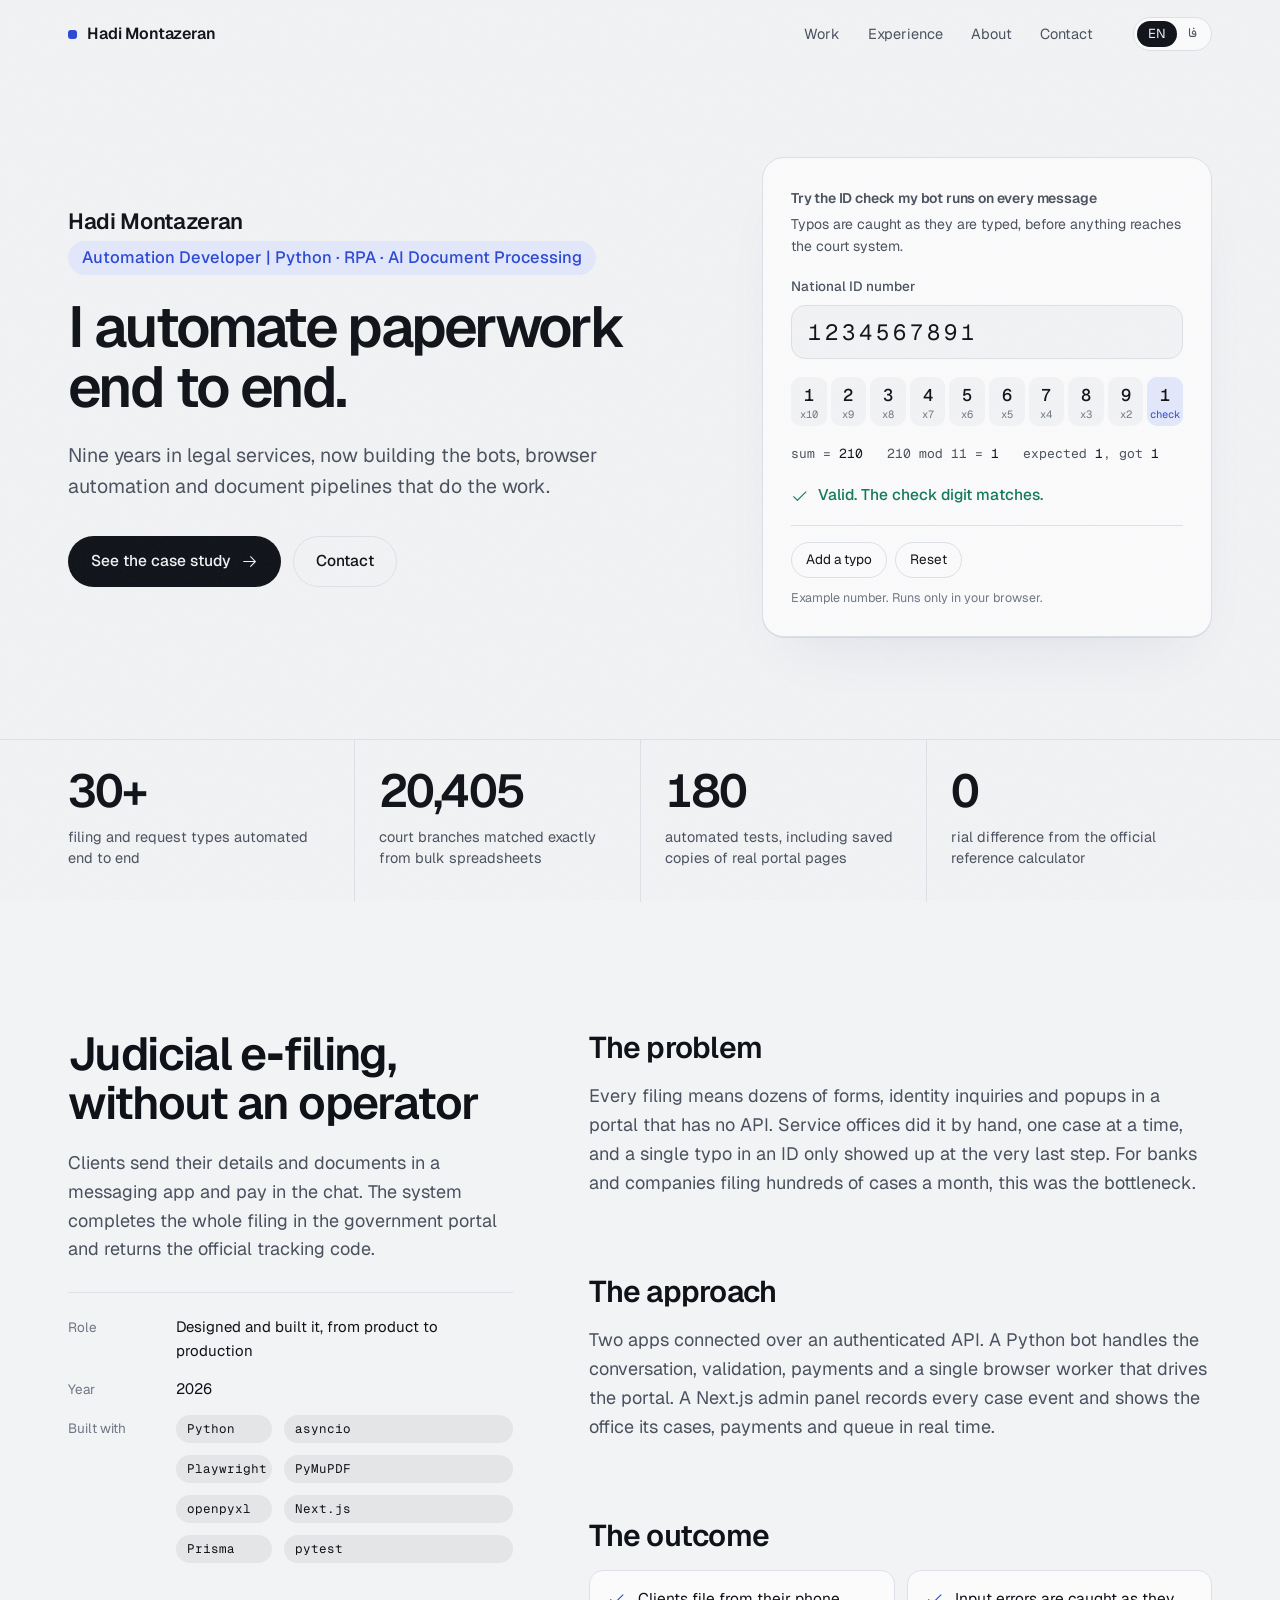
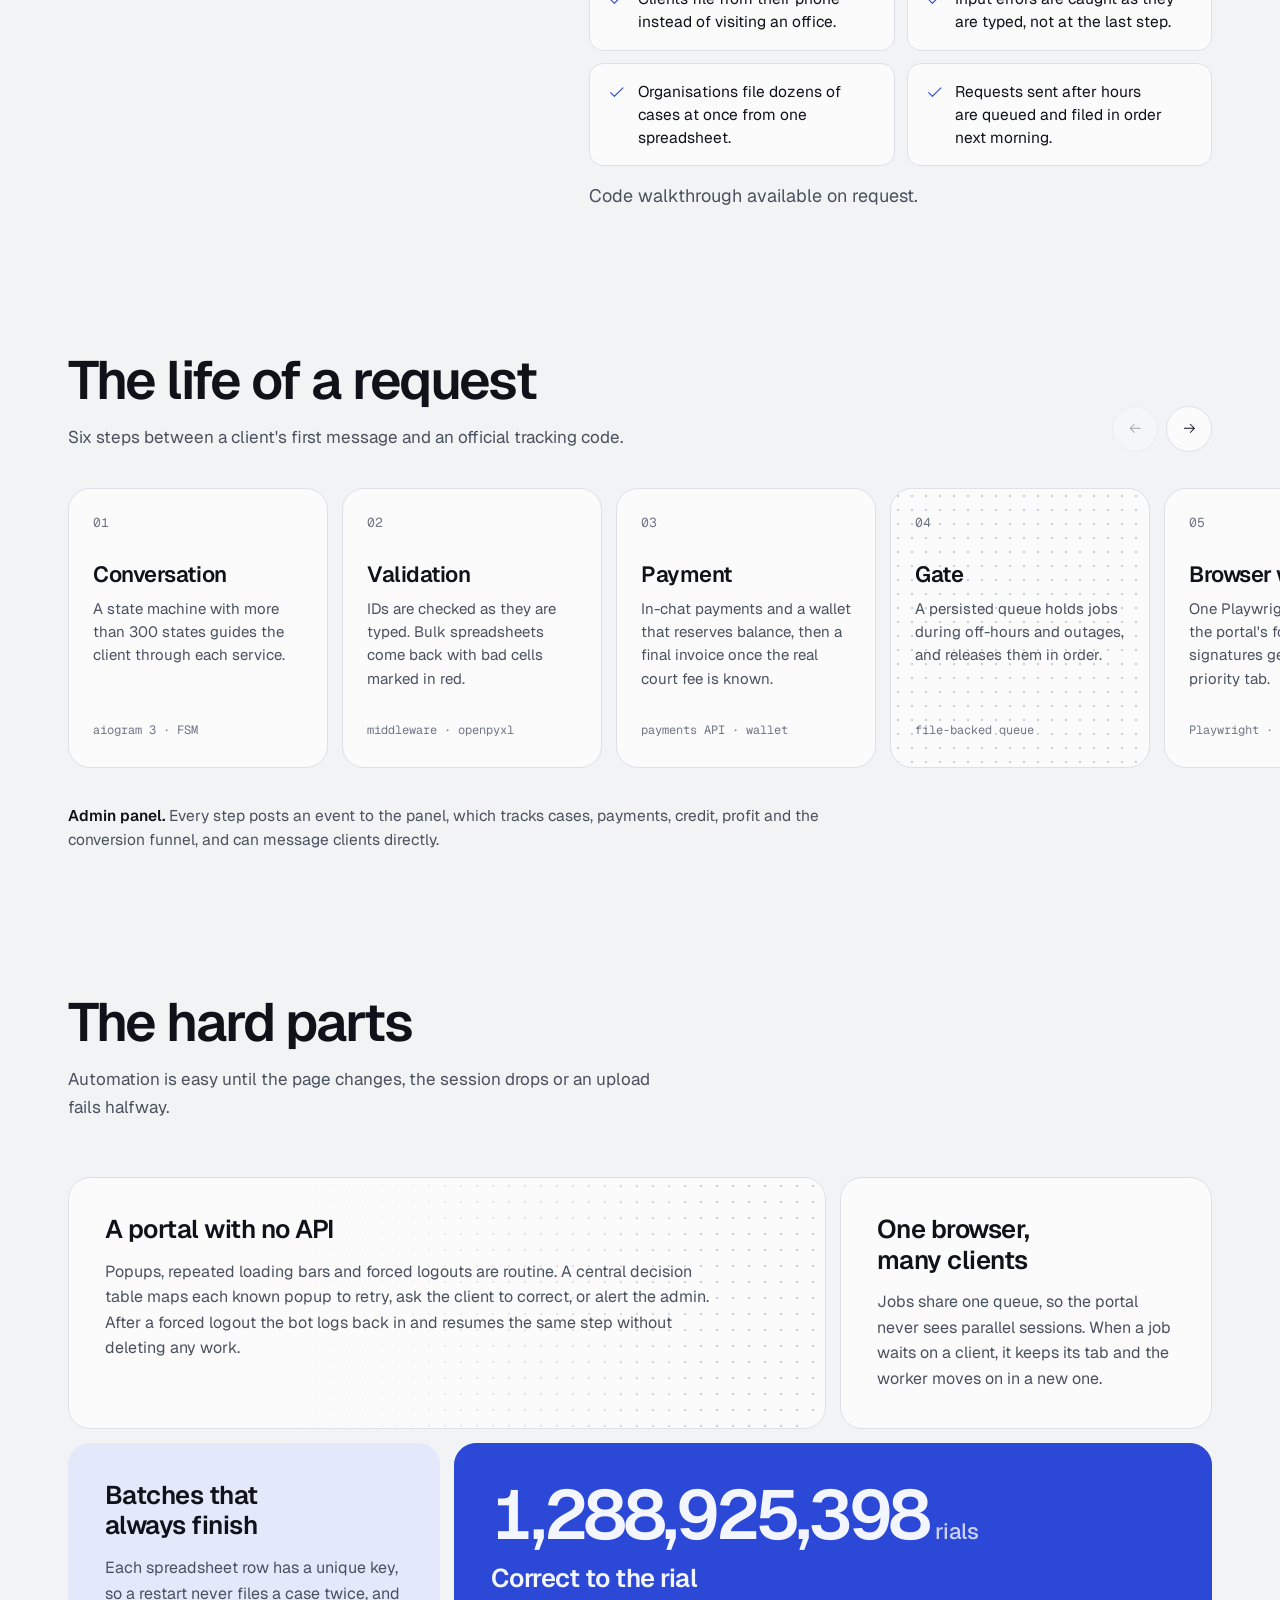
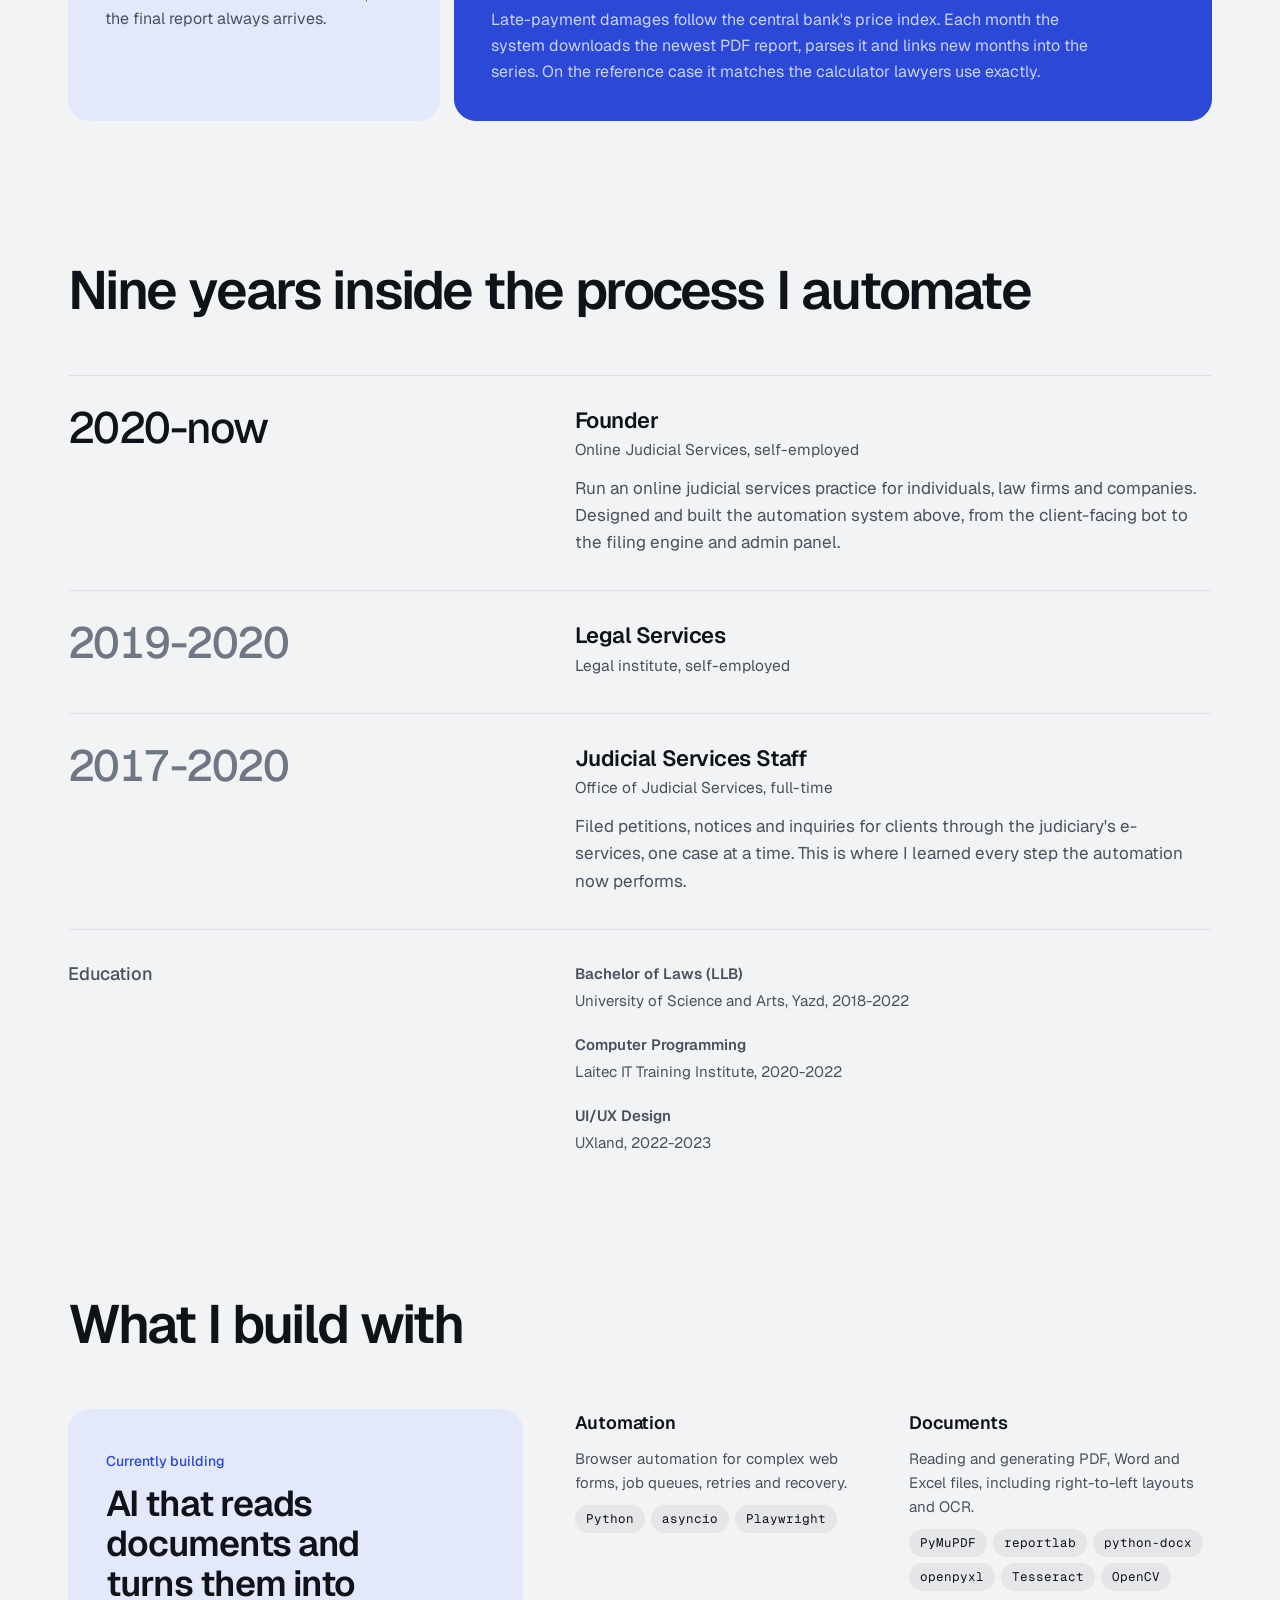
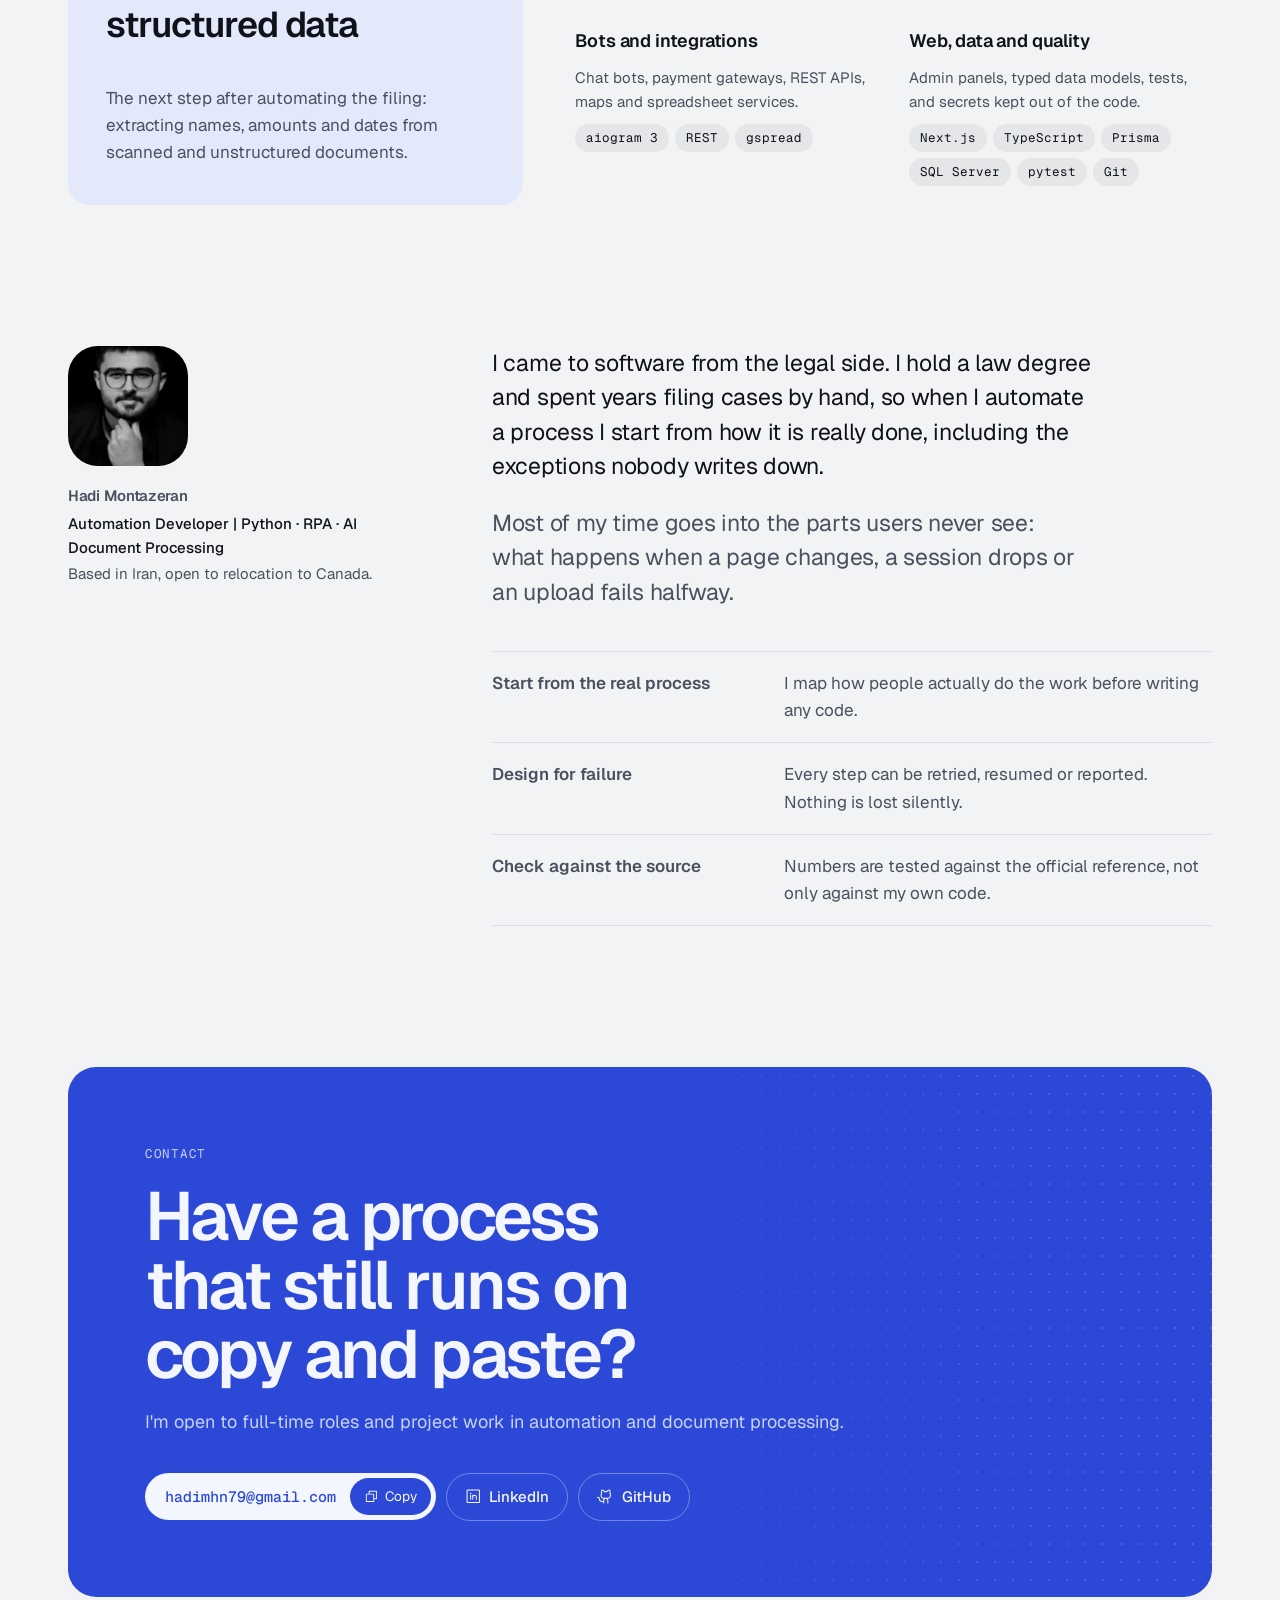
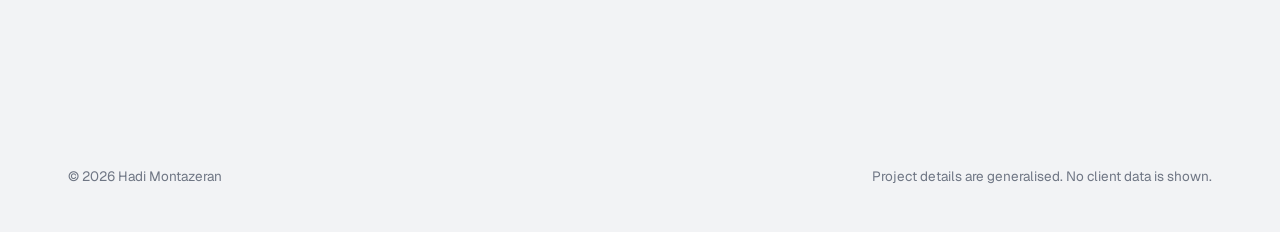
==== index.html @ e9578856 "Add bilingual portfolio site Co-Authored-By: Claude Opus 5.5 <noreply@anthropic.com> Claude-Session:" ====
<!doctype html>
<html lang="en" dir="ltr">
<head>
<meta charset="utf-8">
<meta name="viewport" content="width=device-width,initial-scale=1,viewport-fit=cover">
<title>Hadi Montazeran</title>
<meta name="description" content="Hadi Montazeran, Automation Developer | Python · RPA · AI Document Processing">
<meta property="og:title" content="Hadi Montazeran, Automation Developer | Python · RPA · AI Document Processing">
<link rel="preconnect" href="https://fonts.googleapis.com">
<link rel="preconnect" href="https://fonts.gstatic.com" crossorigin>
<link rel="stylesheet" href="https://fonts.googleapis.com/css2?family=Geist:wght@400;500;600;700&family=Geist+Mono:wght@400;500&family=Vazirmatn:wght@400;500;700;800&display=swap">
<style>
/* Design read: developer portfolio for recruiters and hiring managers, precise engineering-editorial language, native CSS.
   Dials: DESIGN_VARIANCE 7 / MOTION_INTENSITY 5 / VISUAL_DENSITY 4.
   Layout: asymmetric split hero with a live working component, then a different layout family per section.
   Shape lock: blocks 22px, inner cells and inputs 14px, buttons and chips full pill.
   Z scale: nav 20, grain 30. */
:root{
  --bg:#f2f3f5; --surface:#fbfbfc; --ink:#0f1218; --ink-2:#4a515e; --ink-3:#6f7684;
  --line:#dde1e7; --accent:#2b48d6; --accent-soft:#e3e8fb; --block:#2b48d6; --block-ink:#f4f6ff; --block-ink-2:#c9d2fb;
  --ok:#11795a; --bad:#bf3b26; --dot:#c9ced7; --shadow:rgba(31,45,110,.10);
  --f-sans:"Geist",ui-sans-serif,system-ui,-apple-system,"Segoe UI",sans-serif;
  --f-mono:"Geist Mono",ui-monospace,SFMono-Regular,Menlo,Consolas,monospace;
  --f-fa:"Vazirmatn",Tahoma,system-ui,sans-serif;
  --r-lg:22px; --r-md:14px; --max:1240px;
  --ease:cubic-bezier(.16,1,.3,1);
  color-scheme:light;
}
@media (prefers-color-scheme:dark){:root:not([data-theme="light"]){
  --bg:#0c0e12; --surface:#14171d; --ink:#eceef2; --ink-2:#a8aebb; --ink-3:#7d8492;
  --line:#242932; --accent:#8b9dff; --accent-soft:#1a2142; --block:#2a3fb8; --block-ink:#eef1ff; --block-ink-2:#b9c4f7;
  --ok:#4fc99b; --bad:#ff8a74; --dot:#2a303a; --shadow:rgba(0,0,0,.35); color-scheme:dark}}
:root[data-theme="dark"]{
  --bg:#0c0e12; --surface:#14171d; --ink:#eceef2; --ink-2:#a8aebb; --ink-3:#7d8492;
  --line:#242932; --accent:#8b9dff; --accent-soft:#1a2142; --block:#2a3fb8; --block-ink:#eef1ff; --block-ink-2:#b9c4f7;
  --ok:#4fc99b; --bad:#ff8a74; --dot:#2a303a; --shadow:rgba(0,0,0,.35); color-scheme:dark}

*,*::before,*::after{box-sizing:border-box}
html{scroll-behavior:smooth;scroll-padding-top:calc(76px + env(safe-area-inset-top,0px))}
body{margin:0;background:var(--bg);color:var(--ink);font-family:var(--f-sans);font-size:17px;line-height:1.6;-webkit-font-smoothing:antialiased;text-rendering:optimizeLegibility}
html[lang="fa"] body{font-family:var(--f-fa);font-size:16.5px;line-height:1.95}
html:not([lang="fa"]) [data-lang="fa"]{display:none!important}
html[lang="fa"] [data-lang="en"]{display:none!important}
body::after{content:"";position:fixed;inset:0;z-index:30;pointer-events:none;opacity:.05;
  background-image:url("data:image/svg+xml,%3Csvg xmlns='http://www.w3.org/2000/svg' width='160' height='160'%3E%3Cfilter id='n'%3E%3CfeTurbulence type='fractalNoise' baseFrequency='.9' numOctaves='2' stitchTiles='stitch'/%3E%3C/filter%3E%3Crect width='100%25' height='100%25' filter='url(%23n)'/%3E%3C/svg%3E")}

a{color:inherit}
p{margin:0}
h1,h2,h3{margin:0;font-weight:600;letter-spacing:-.025em;text-wrap:balance}
html[lang="fa"] h1,html[lang="fa"] h2,html[lang="fa"] h3{font-family:var(--f-fa);letter-spacing:0;font-weight:800}
p,li{text-wrap:pretty}
:focus-visible{outline:2px solid var(--accent);outline-offset:3px}
.skip{position:absolute;inset-inline-start:16px;top:-60px;background:var(--ink);color:var(--bg);padding:8px 14px;border-radius:999px;z-index:40;text-decoration:none;font-size:14px}
.skip:focus{top:12px}
.wrap{max-width:var(--max);margin-inline:auto;padding-inline:clamp(16px,4vw,48px)}
.mono{font-family:var(--f-mono)}
.num{font-variant-numeric:tabular-nums}
.ico{width:1.1em;height:1.1em;flex:none;display:block}
html[dir="rtl"] .flip{transform:scaleX(-1)}
.eyebrow{font-family:var(--f-mono);font-size:12.5px;letter-spacing:.06em;text-transform:uppercase;color:var(--ink-2)}
html[lang="fa"] .eyebrow{font-family:var(--f-fa);text-transform:none;letter-spacing:0;font-size:14px;font-weight:500}
.lead{color:var(--ink-2);max-width:60ch}
.role{display:grid;gap:6px;justify-items:start}
.role strong{font-size:clamp(19px,1.8vw,22px);font-weight:600;letter-spacing:-.015em;line-height:1.3}
html[lang="fa"] .role strong{font-weight:700;letter-spacing:0}
.role .title{display:inline-block;font-size:clamp(14.5px,1.35vw,16.5px);font-weight:500;color:var(--accent);background:var(--accent-soft);padding:5px 14px;border-radius:999px;line-height:1.45;font-family:var(--f-sans);unicode-bidi:isolate}
@media (max-width:520px){.role .title{border-radius:var(--r-md);font-size:14px}}

/* buttons: pills */
.btn{display:inline-flex;align-items:center;gap:10px;font:inherit;font-size:15.5px;font-weight:500;white-space:nowrap;text-decoration:none;padding:12px 22px;border-radius:999px;border:1px solid transparent;cursor:pointer;transition:transform .25s var(--ease),background-color .2s,color .2s,border-color .2s}
.btn:hover{transform:translateY(-1px)}
.btn:active{transform:scale(.98)}
.btn-primary{background:var(--ink);color:var(--bg)}
.btn-primary:hover{background:var(--accent);color:var(--block-ink)}
html[data-theme="dark"] .btn-primary:hover{color:var(--bg)}
.btn-quiet{border-color:var(--line);color:var(--ink);background:transparent}
.btn-quiet:hover{border-color:var(--ink-3)}

/* nav */
.top{position:sticky;top:env(safe-area-inset-top,0px);z-index:20;background:color-mix(in srgb,var(--bg) 82%,transparent);backdrop-filter:blur(14px) saturate(140%);-webkit-backdrop-filter:blur(14px) saturate(140%);border-bottom:1px solid transparent;transition:border-color .3s}
.top.stuck{border-bottom-color:var(--line)}
.top .wrap{display:flex;align-items:center;gap:28px;height:68px}
.brand{display:flex;align-items:center;gap:10px;text-decoration:none;font-weight:600;font-size:16px;letter-spacing:-.01em;white-space:nowrap}
html[lang="fa"] .brand{font-weight:700}
.brand i{width:9px;height:9px;border-radius:3px;background:var(--accent);display:block;flex:none}
.links{display:flex;gap:4px;margin-inline-start:auto}
.links a{font-size:14.5px;text-decoration:none;color:var(--ink-2);padding:7px 12px;border-radius:999px;transition:color .2s,background-color .2s}
.links a:hover{color:var(--ink)}
.links a.on{color:var(--ink);background:color-mix(in srgb,var(--ink) 7%,transparent)}
.lang{display:inline-flex;border:1px solid var(--line);border-radius:999px;padding:3px;background:var(--surface);flex:none}
.lang button{font:inherit;font-size:13px;border:0;background:transparent;color:var(--ink-2);padding:4px 11px;border-radius:999px;cursor:pointer;line-height:1.4;transition:background-color .2s,color .2s}
.lang button[aria-pressed="true"]{background:var(--ink);color:var(--bg)}
.lang button:last-child{font-family:var(--f-fa)}
@media (max-width:820px){.links{display:none}.lang{margin-inline-start:auto}}

/* hero */
.hero{padding-block:clamp(40px,7vw,88px) clamp(56px,8vw,104px)}
.hero .wrap{display:grid;grid-template-columns:minmax(0,7fr) minmax(0,5fr);gap:clamp(36px,5vw,72px);align-items:center}
@media (max-width:960px){.hero .wrap{grid-template-columns:1fr}}
.hero h1{font-size:clamp(40px,4.5vw,62px);line-height:1.03;letter-spacing:-.045em;margin-top:22px;max-width:17ch}
html[lang="fa"] .hero h1{font-size:clamp(34px,4.5vw,56px);line-height:1.4;max-width:15ch}
.hero .lead{font-size:clamp(17px,1.6vw,19.5px);margin-top:24px;max-width:46ch}
.hero .cta{display:flex;flex-wrap:wrap;gap:12px;margin-top:34px}
@media (prefers-reduced-motion:no-preference){
  .rise{animation:rise .9s var(--ease) both}
  .rise.d1{animation-delay:.08s}.rise.d2{animation-delay:.16s}.rise.d3{animation-delay:.24s}.rise.d4{animation-delay:.34s}
  @keyframes rise{from{transform:translateY(16px);opacity:.15}to{transform:none;opacity:1}}
}

/* live ID check */
.check{background:var(--surface);border:1px solid var(--line);border-radius:var(--r-lg);padding:clamp(20px,2.6vw,28px);box-shadow:0 1px 0 var(--shadow),0 30px 60px -30px var(--shadow);display:grid;gap:18px;min-width:0}
.check-head{display:grid;gap:4px}
.check-head strong{font-size:17px;font-weight:600;letter-spacing:-.01em;line-height:1.35}
html[lang="fa"] .check-head strong{font-weight:700}
.check-head span{font-size:14px;color:var(--ink-2)}
.field{display:grid;gap:8px}
.field label{font-size:13.5px;font-weight:500;color:var(--ink-2)}
.field input{font-family:var(--f-mono);font-size:22px;letter-spacing:.18em;padding:12px 16px;border-radius:var(--r-md);border:1px solid var(--line);background:var(--bg);color:var(--ink);width:100%;direction:ltr;text-align:left;font-variant-numeric:tabular-nums;transition:border-color .2s,box-shadow .2s}
.field input:focus{outline:none;border-color:var(--accent);box-shadow:0 0 0 4px color-mix(in srgb,var(--accent) 18%,transparent)}
.digits{display:grid;grid-template-columns:repeat(10,minmax(0,1fr));gap:4px;direction:ltr}
.digits div{display:grid;gap:2px;text-align:center;padding:8px 0 6px;border-radius:10px;background:var(--bg);min-width:0}
.digits b{font-family:var(--f-mono);font-size:17px;font-weight:500;line-height:1.2}
.digits small{font-family:var(--f-mono);font-size:10.5px;color:var(--ink-3);line-height:1.2}
.digits div.ck{background:var(--accent-soft)}
.digits div.ck small{color:var(--accent)}
.digits div.pop b{animation:pop .45s var(--ease)}
@keyframes pop{from{transform:translateY(-6px);opacity:.2}to{transform:none;opacity:1}}
.math{font-family:var(--f-mono);font-size:13px;color:var(--ink-2);direction:ltr;text-align:left;line-height:1.6;overflow-wrap:anywhere}
.math em{font-style:normal;color:var(--ink)}
.verdict{display:flex;align-items:center;gap:10px;font-weight:500;font-size:15.5px;line-height:1.4;min-height:24px}
.verdict.ok{color:var(--ok)}.verdict.bad{color:var(--bad)}.verdict.wait{color:var(--ink-2)}
.check-foot{display:flex;flex-wrap:wrap;align-items:center;justify-content:space-between;gap:10px 16px;border-top:1px solid var(--line);padding-top:16px}
.check-foot .btns{display:flex;gap:8px}
.chipbtn{font:inherit;font-size:13.5px;padding:6px 14px;border-radius:999px;border:1px solid var(--line);background:transparent;color:var(--ink);cursor:pointer;transition:border-color .2s,transform .2s var(--ease)}
.chipbtn:hover{border-color:var(--ink-3)}
.chipbtn:active{transform:scale(.97)}
.check-foot small{font-size:12.5px;color:var(--ink-3)}

/* stats */
.stats{border-top:1px solid var(--line)}
.stats .wrap{display:grid;grid-template-columns:repeat(4,minmax(0,1fr));gap:0}
.stat{padding-block:28px 34px;padding-inline-end:24px;min-width:0}
.stat+.stat{padding-inline-start:24px;border-inline-start:1px solid var(--line)}
.stat strong{display:block;font-size:clamp(32px,3.6vw,48px);font-weight:600;letter-spacing:-.04em;line-height:1;font-variant-numeric:tabular-nums}
html[lang="fa"] .stat strong{font-family:var(--f-fa);font-weight:700;letter-spacing:0}
.stat > span{display:block;margin-top:12px;font-size:14.5px;color:var(--ink-2);line-height:1.45;max-width:28ch}
@media (max-width:760px){.stats .wrap{grid-template-columns:repeat(2,minmax(0,1fr))}.stat:nth-child(3){border-inline-start:0;padding-inline-start:0}.stat:nth-child(n+3){border-top:1px solid var(--line)}}

section.sec{padding-block:clamp(72px,10vw,136px) clamp(80px,11vw,148px)}
.h2{font-size:clamp(32px,4.2vw,54px);line-height:1.05;letter-spacing:-.035em}
html[lang="fa"] .h2{line-height:1.45}

/* case study: sticky split */
.case{display:grid;grid-template-columns:minmax(0,5fr) minmax(0,7fr);gap:clamp(40px,6vw,96px);align-items:start}
@media (max-width:900px){.case{grid-template-columns:1fr}}
.case-side{position:sticky;top:110px;display:grid;gap:22px}
@media (max-width:900px){.case-side{position:static}}
.case-side .lead{font-size:18px}
.case-side .h2{font-size:clamp(32px,3.6vw,48px);hyphens:manual}
.facts{display:grid;gap:14px;margin:6px 0 0;padding-top:22px;border-top:1px solid var(--line)}
.facts div{display:grid;grid-template-columns:96px minmax(0,1fr);gap:12px;align-items:baseline}
.facts dt{font-size:13.5px;color:var(--ink-3)}
.facts dd{margin:0;font-size:15px}
.chips{display:flex;flex-wrap:wrap;gap:6px;direction:ltr}
html[dir="rtl"] .chips{justify-content:flex-end}
.chip{font-family:var(--f-mono);font-size:12.5px;padding:4px 11px;border-radius:999px;background:color-mix(in srgb,var(--ink) 6%,transparent);color:var(--ink);white-space:nowrap}
.case-body{display:grid;gap:clamp(48px,6vw,80px)}
.case-body article{display:grid;gap:16px}
.case-body h3{font-size:clamp(24px,2.4vw,30px);line-height:1.2;letter-spacing:-.025em}
html[lang="fa"] .case-body h3{line-height:1.6}
.case-body p{color:var(--ink-2);font-size:18px;max-width:58ch}
html[lang="fa"] .case-body p{font-size:17px}
.outcomes{list-style:none;margin:0;padding:0;display:grid;grid-template-columns:repeat(2,minmax(0,1fr));gap:12px}
@media (max-width:560px){.outcomes{grid-template-columns:1fr}}
.outcomes li{background:var(--surface);border:1px solid var(--line);border-radius:var(--r-md);padding:16px 18px;display:grid;grid-template-columns:auto minmax(0,1fr);gap:12px;font-size:15.5px;line-height:1.5}
.outcomes li svg{color:var(--accent);margin-top:3px}
.note{font-size:14.5px;color:var(--ink-3)}

/* pipeline: horizontal snap track */
.pipe-head{display:flex;justify-content:space-between;align-items:end;gap:24px;flex-wrap:wrap}
.pipe-head .lead{margin-top:16px}
.arrows{display:flex;gap:8px}
.arrows button{width:46px;height:46px;border-radius:999px;border:1px solid var(--line);background:var(--surface);color:var(--ink);display:grid;place-items:center;cursor:pointer;transition:border-color .2s,opacity .2s,transform .2s var(--ease)}
.arrows button:hover:not(:disabled){border-color:var(--ink-3)}
.arrows button:active:not(:disabled){transform:scale(.95)}
.arrows button:disabled{opacity:.35;cursor:default}
.track{display:grid;grid-auto-flow:column;grid-auto-columns:minmax(260px,320px);gap:14px;overflow-x:auto;scroll-snap-type:x mandatory;--pad:max(clamp(16px,4vw,48px),calc((100% - var(--max))/2 + clamp(16px,4vw,48px)));scroll-padding-inline:var(--pad);padding-inline:var(--pad);padding-block:36px 14px;scrollbar-width:thin;scrollbar-color:var(--line) transparent;overscroll-behavior-x:contain}
.stage{scroll-snap-align:start;background:var(--surface);border:1px solid var(--line);border-radius:var(--r-lg);padding:24px 24px 26px;display:grid;grid-template-rows:auto 1fr auto;gap:28px;min-height:280px;min-width:0}
.stage .n{font-family:var(--f-mono);font-size:13px;color:var(--ink-3)}
.stage h3{font-size:22px;letter-spacing:-.02em;line-height:1.25}
.stage p{font-size:15px;color:var(--ink-2);margin-top:8px;line-height:1.55}
.stage .tech{font-family:var(--f-mono);font-size:12px;color:var(--ink-3);direction:ltr;text-align:left}
.stage.dots{background-color:var(--surface);background-image:radial-gradient(var(--dot) 1.1px,transparent 1.5px);background-size:14px 14px}
.stage.fill{background:var(--block);border-color:var(--block);color:var(--block-ink)}
.stage.fill .n,.stage.fill .tech{color:var(--block-ink-2)}
.stage.fill p{color:var(--block-ink-2)}
.sync{margin-top:22px;display:flex;gap:14px;align-items:flex-start;color:var(--ink-2);font-size:15.5px;max-width:78ch}
.sync b{color:var(--ink);font-weight:600}

/* bento */
.bento{display:grid;grid-template-columns:repeat(3,minmax(0,1fr));gap:14px;margin-top:clamp(36px,5vw,56px)}
.cell{border-radius:var(--r-lg);padding:clamp(24px,3vw,36px);display:grid;gap:14px;align-content:start;min-width:0;background:var(--surface);border:1px solid var(--line);transition:transform .35s var(--ease)}
.cell.wide{grid-column:span 2}
.cell h3{font-size:clamp(21px,2vw,26px);letter-spacing:-.02em;line-height:1.2}
html[lang="fa"] .cell h3{line-height:1.6}
.cell p{color:var(--ink-2);font-size:16px;max-width:56ch}
.cell.dots{position:relative;isolation:isolate}
.cell.dots::before{content:"";position:absolute;inset:0;z-index:-1;border-radius:inherit;background-image:radial-gradient(var(--dot) 1.2px,transparent 1.6px);background-size:16px 16px;mask-image:linear-gradient(to left,#000 10%,transparent 70%);-webkit-mask-image:linear-gradient(to left,#000 10%,transparent 70%)}
html[dir="rtl"] .cell.dots::before{mask-image:linear-gradient(to right,#000 10%,transparent 70%);-webkit-mask-image:linear-gradient(to right,#000 10%,transparent 70%)}
.cell.tint{background:var(--accent-soft);border-color:transparent}
.cell.fill{background:var(--block);border-color:var(--block);color:var(--block-ink)}
.cell.fill p{color:var(--block-ink-2)}
.cell.fill .big{color:var(--block-ink)}
.cell .big{font-size:clamp(40px,5.4vw,76px);font-weight:600;letter-spacing:-.045em;line-height:1;font-variant-numeric:tabular-nums;direction:ltr;text-align:start;overflow-wrap:anywhere}
html[lang="fa"] .cell .big{font-family:var(--f-fa);font-weight:700;letter-spacing:0;direction:rtl}
.cell .big small{font-size:.32em;letter-spacing:0;font-weight:500;margin-inline-start:.3em;opacity:.8}
@media (max-width:860px){.bento{grid-template-columns:1fr}.cell.wide{grid-column:auto}}

/* experience: big-year timeline */
.xp{margin-top:clamp(36px,5vw,56px);display:grid}
.xp-row{display:grid;grid-template-columns:minmax(0,5fr) minmax(0,7fr);gap:clamp(16px,4vw,64px);padding-block:30px 34px;border-top:1px solid var(--line)}
.xp-row .yr{font-size:clamp(28px,3.4vw,44px);font-weight:500;letter-spacing:-.035em;line-height:1;color:var(--ink-3);font-variant-numeric:tabular-nums}
html[lang="fa"] .xp-row .yr{font-family:var(--f-fa);letter-spacing:0;font-weight:500;line-height:1.4}
.xp-row.now .yr{color:var(--ink)}
.xp-row h3{font-size:22px;letter-spacing:-.02em;line-height:1.3}
.xp-row .org{color:var(--ink-2);font-size:15.5px;margin-top:4px}
.xp-row p.d{color:var(--ink-2);margin-top:12px;max-width:58ch}
@media (max-width:700px){.xp-row{grid-template-columns:1fr}}
.edu{display:grid;grid-template-columns:minmax(0,5fr) minmax(0,7fr);gap:clamp(16px,4vw,64px);padding-top:30px;border-top:1px solid var(--line)}
.edu h3{font-size:18px;color:var(--ink-2);font-weight:500;letter-spacing:-.01em}
.edu ul{list-style:none;margin:0;padding:0;display:grid;gap:18px}
.edu li{display:grid;gap:2px}
.edu li b{font-weight:600}
.edu li span{font-size:15px;color:var(--ink-2)}
@media (max-width:700px){.edu{grid-template-columns:1fr}}

/* skills */
.skills{display:grid;grid-template-columns:minmax(0,5fr) minmax(0,7fr);gap:clamp(28px,4vw,56px);margin-top:clamp(36px,5vw,56px);align-items:stretch}
@media (max-width:900px){.skills{grid-template-columns:1fr}}
.now-card{background:var(--accent-soft);border-radius:var(--r-lg);padding:clamp(26px,3vw,40px);display:grid;align-content:space-between;gap:40px}
.now-card .k{font-size:14px;color:var(--accent);font-weight:500}
.now-card h3{font-size:clamp(26px,2.8vw,36px);line-height:1.12;letter-spacing:-.03em;margin-top:10px}
html[lang="fa"] .now-card h3{line-height:1.55}
.now-card p{color:var(--ink-2);max-width:42ch}
.groups{display:grid;grid-template-columns:repeat(2,minmax(0,1fr));gap:36px 32px;align-content:start}
@media (max-width:560px){.groups{grid-template-columns:1fr}}
.group{display:grid;gap:10px;align-content:start}
.group h3{font-size:18px;letter-spacing:-.01em}
.group p{font-size:15px;color:var(--ink-2)}

/* about */
.about{display:grid;grid-template-columns:minmax(0,4fr) minmax(0,8fr);gap:clamp(32px,5vw,80px)}
@media (max-width:900px){.about{grid-template-columns:1fr}}
.me{display:grid;gap:18px;align-content:start}
.me img{width:120px;height:120px;border-radius:30px;object-fit:cover;max-width:100%;filter:contrast(1.05)}
.me strong{font-size:20px;font-weight:600;letter-spacing:-.015em;display:block}
html[lang="fa"] .me strong{font-weight:700}
.me span{display:block;color:var(--ink-2);font-size:15px}
.me .me-title{color:var(--ink);font-weight:500;margin-block:4px 2px;font-family:var(--f-sans);text-align:start;unicode-bidi:isolate}
.about-body{display:grid;gap:22px}
.about-body > p{font-size:clamp(19px,1.9vw,23px);line-height:1.5;letter-spacing:-.012em;max-width:40ch}
html[lang="fa"] .about-body > p{font-size:clamp(17px,1.7vw,20px);line-height:1.95;letter-spacing:0;max-width:52ch}
.about-body > p + p{color:var(--ink-2)}
.ways{list-style:none;margin:20px 0 0;padding:0;display:grid;gap:0;border-top:1px solid var(--line)}
.ways li{padding-block:18px;border-bottom:1px solid var(--line);display:grid;grid-template-columns:minmax(0,1fr) minmax(0,1.6fr);gap:8px 24px}
.ways b{font-weight:600}
.ways span{color:var(--ink-2)}
@media (max-width:620px){.ways li{grid-template-columns:1fr}}

/* contact block */
.contact{background:var(--block);color:var(--block-ink);border-radius:calc(var(--r-lg) + 6px);padding:clamp(32px,6vw,80px);display:grid;gap:36px;position:relative;overflow:hidden}
.contact::before{content:"";position:absolute;inset:0;background-image:radial-gradient(color-mix(in srgb,var(--block-ink) 16%,transparent) 1.1px,transparent 1.5px);background-size:18px 18px;mask-image:linear-gradient(to left,#000,transparent 65%);-webkit-mask-image:linear-gradient(to left,#000,transparent 65%);pointer-events:none}
html[dir="rtl"] .contact::before{mask-image:linear-gradient(to right,#000,transparent 65%);-webkit-mask-image:linear-gradient(to right,#000,transparent 65%)}
.contact > *{position:relative}
.contact .eyebrow{color:var(--block-ink-2)}
.contact h2{font-size:clamp(34px,5.4vw,68px);line-height:1.02;letter-spacing:-.04em;max-width:15ch}
html[lang="fa"] .contact h2{line-height:1.45;max-width:18ch}
.contact .lead{color:var(--block-ink-2);font-size:18px;margin-top:18px}
.reach{display:flex;flex-wrap:wrap;gap:10px;align-items:center}
.mail{display:inline-flex;align-items:center;gap:4px;background:var(--block-ink);color:var(--block);border-radius:999px;padding:5px 5px 5px 20px;max-width:100%}
html[dir="rtl"] .mail{padding:5px 20px 5px 5px}
.mail a{font-family:var(--f-mono);font-size:15px;text-decoration:none;font-weight:500;overflow-wrap:anywhere;direction:ltr}
.mail button{font:inherit;font-size:13.5px;display:inline-flex;align-items:center;gap:6px;border:0;border-radius:999px;background:var(--block);color:var(--block-ink);padding:8px 14px;cursor:pointer;margin-inline-start:10px;transition:transform .2s var(--ease)}
.mail button:active{transform:scale(.96)}
.out{display:inline-flex;align-items:center;gap:8px;text-decoration:none;color:var(--block-ink);border:1px solid color-mix(in srgb,var(--block-ink) 35%,transparent);border-radius:999px;padding:11px 18px;font-size:15px;font-weight:500;transition:background-color .2s,transform .25s var(--ease)}
.out:hover{background:color-mix(in srgb,var(--block-ink) 12%,transparent);transform:translateY(-1px)}
.out:active{transform:scale(.98)}

footer.site{padding-block:28px 44px;font-size:13.5px;color:var(--ink-3)}
footer.site .wrap{display:flex;justify-content:space-between;flex-wrap:wrap;gap:8px 24px}

/* scroll-driven reveal: content stays readable at rest, only position animates */
@media (prefers-reduced-motion:no-preference){@supports (animation-timeline:view()){
  .reveal{animation:lift linear both;animation-timeline:view();animation-range:entry 0% entry 55%}
  @keyframes lift{from{transform:translateY(40px)}to{transform:none}}
}}
@media (prefers-reduced-motion:reduce){html{scroll-behavior:auto}*{transition:none!important;animation:none!important}}
</style>
</head>
<body>


<a class="skip" href="#main"><span data-lang="en">Skip to content</span><span data-lang="fa">رفتن به محتوا</span></a>

<header class="top" id="top">
  <div class="wrap">
    <a class="brand" href="#intro"><i aria-hidden="true"></i><span data-lang="en">Hadi Montazeran</span><span data-lang="fa">هادی منتظران</span></a>
    <nav class="links" aria-label="Sections">
      <a href="#work" data-nav="work"><span data-lang="en">Work</span><span data-lang="fa">پروژه</span></a>
      <a href="#experience" data-nav="experience"><span data-lang="en">Experience</span><span data-lang="fa">سوابق</span></a>
      <a href="#about" data-nav="about"><span data-lang="en">About</span><span data-lang="fa">درباره</span></a>
      <a href="#contact" data-nav="contact"><span data-lang="en">Contact</span><span data-lang="fa">تماس</span></a>
    </nav>
    <div class="lang" role="group" aria-label="Language">
      <button type="button" id="lang-en" aria-pressed="true">EN</button>
      <button type="button" id="lang-fa" aria-pressed="false">فا</button>
    </div>
  </div>
</header>
<div id="sentinel" style="position:absolute;top:0;height:8px;width:1px" aria-hidden="true"></div>

<main id="main">
<section class="hero" id="intro">
  <div class="wrap">
    <div>
      <p class="role rise"><strong><span data-lang="en">Hadi Montazeran</span><span data-lang="fa">هادی منتظران</span></strong><span class="title" dir="ltr">Automation Developer | Python · RPA · AI Document Processing</span></p>
      <h1 class="rise d1"><span data-lang="en">I automate paperwork end to end.</span><span data-lang="fa">کاغذبازی را از اول تا آخر خودکار می‌کنم.</span></h1>
      <p class="lead rise d2"><span data-lang="en">Nine years in legal services, now building the bots, browser automation and document pipelines that do the work.</span><span data-lang="fa">نُه سال در خدمات حقوقی کار کرده‌ام و حالا ربات‌ها، اتوماسیون مرورگر و پردازش اسنادی می‌سازم که همان کار را انجام می‌دهند.</span></p>
      <div class="cta rise d3">
        <a class="btn btn-primary" href="#work"><span data-lang="en">See the case study</span><span data-lang="fa">مشاهده‌ی پروژه</span><svg class="ico flip" viewBox="0 0 256 256" fill="currentColor" aria-hidden="true"><path d="M221.66,133.66l-72,72a8,8,0,0,1-11.32-11.32L196.69,136H40a8,8,0,0,1,0-16H196.69L138.34,61.66a8,8,0,0,1,11.32-11.32l72,72A8,8,0,0,1,221.66,133.66Z"/></svg></a>
        <a class="btn btn-quiet" href="#contact"><span data-lang="en">Contact</span><span data-lang="fa">تماس</span></a>
      </div>
    </div>

    <form class="check rise d4" id="idcheck" aria-labelledby="ck-title" novalidate>
      <div class="check-head">
        <strong id="ck-title"><span data-lang="en">Try the ID check my bot runs on every message</span><span data-lang="fa">بررسی کد ملی را امتحان کنید؛ ربات این کار را روی هر پیام انجام می‌دهد</span></strong>
        <span><span data-lang="en">Typos are caught as they are typed, before anything reaches the court system.</span><span data-lang="fa">خطای تایپی همان لحظه گرفته می‌شود، پیش از آنکه چیزی به سامانه‌ی قضایی برسد.</span></span>
      </div>
      <div class="field">
        <label for="nid"><span data-lang="en">National ID number</span><span data-lang="fa">شماره‌ی کد ملی</span></label>
        <input id="nid" name="nid" type="text" inputmode="numeric" autocomplete="off" spellcheck="false" maxlength="10" value="1234567891" aria-describedby="verdict">
      </div>
      <div class="digits" id="digits" aria-hidden="true"></div>
      <p class="math" id="math" aria-hidden="true"></p>
      <p class="verdict" id="verdict" role="status" aria-live="polite"></p>
      <div class="check-foot">
        <div class="btns">
          <button type="button" class="chipbtn" id="typo"><span data-lang="en">Add a typo</span><span data-lang="fa">یک رقم را عوض کن</span></button>
          <button type="button" class="chipbtn" id="reset"><span data-lang="en">Reset</span><span data-lang="fa">بازنشانی</span></button>
        </div>
        <small><span data-lang="en">Example number. Runs only in your browser.</span><span data-lang="fa">عدد نمونه است و فقط در مرورگر شما اجرا می‌شود.</span></small>
      </div>
    </form>
  </div>
</section>

<section class="stats" aria-label="Project in numbers">
  <div class="wrap">
    <div class="stat"><strong><span data-lang="en">30+</span><span data-lang="fa">+۳۰</span></strong><span><span data-lang="en">filing and request types automated end to end</span><span data-lang="fa">نوع دادخواست، لایحه و درخواست که کامل خودکار شده‌اند</span></span></div>
    <div class="stat"><strong><span data-lang="en">20,405</span><span data-lang="fa">۲۰٬۴۰۵</span></strong><span><span data-lang="en">court branches matched exactly from bulk spreadsheets</span><span data-lang="fa">شعبه‌ی دادگاه که از فایل‌های اکسل دقیق شناسایی می‌شوند</span></span></div>
    <div class="stat"><strong><span data-lang="en">180</span><span data-lang="fa">۱۸۰</span></strong><span><span data-lang="en">automated tests, including saved copies of real portal pages</span><span data-lang="fa">تست خودکار، از جمله روی نسخه‌های ذخیره‌شده‌ی صفحات واقعی</span></span></div>
    <div class="stat"><strong><span data-lang="en">0</span><span data-lang="fa">۰</span></strong><span><span data-lang="en">rial difference from the official reference calculator</span><span data-lang="fa">ریال اختلاف با ماشین‌حساب مرجع رسمی</span></span></div>
  </div>
</section>

<section class="sec" id="work">
  <div class="wrap case">
    <div class="case-side">
      <h2 class="h2"><span data-lang="en">Judicial e&#8209;filing, without an operator</span><span data-lang="fa">ثبت الکترونیک پرونده، بدون اپراتور</span></h2>
      <p class="lead"><span data-lang="en">Clients send their details and documents in a messaging app and pay in the chat. The system completes the whole filing in the government portal and returns the official tracking code.</span><span data-lang="fa">مشتری اطلاعات و مدارکش را در پیام‌رسان می‌فرستد و همان‌جا پرداخت می‌کند. سامانه کل فرایند ثبت را در درگاه رسمی انجام می‌دهد و کد رهگیری رسمی را برمی‌گرداند.</span></p>
      <dl class="facts">
        <div><dt><span data-lang="en">Role</span><span data-lang="fa">نقش</span></dt><dd><span data-lang="en">Designed and built it, from product to production</span><span data-lang="fa">طراحی و ساخت، از ایده تا اجرا</span></dd></div>
        <div><dt><span data-lang="en">Year</span><span data-lang="fa">سال</span></dt><dd class="num"><span data-lang="en">2026</span><span data-lang="fa">۲۰۲۶</span></dd></div>
        <div><dt><span data-lang="en">Built with</span><span data-lang="fa">ابزارها</span></dt><dd><div class="chips"><span class="chip">Python</span><span class="chip">asyncio</span><span class="chip">Playwright</span><span class="chip">PyMuPDF</span><span class="chip">openpyxl</span><span class="chip">Next.js</span><span class="chip">Prisma</span><span class="chip">pytest</span></div></dd></div>
      </dl>
    </div>
    <div class="case-body">
      <article class="reveal">
        <h3><span data-lang="en">The problem</span><span data-lang="fa">مسئله</span></h3>
        <p data-lang="en">Every filing means dozens of forms, identity inquiries and popups in a portal that has no API. Service offices did it by hand, one case at a time, and a single typo in an ID only showed up at the very last step. For banks and companies filing hundreds of cases a month, this was the bottleneck.</p>
        <p data-lang="fa">هر ثبت یعنی ده‌ها فرم، استعلام هویت و پنجره‌ی پاپ‌آپ در درگاهی که API ندارد. دفاتر خدمات این کار را دستی و پرونده‌به‌پرونده انجام می‌دادند و یک اشتباه تایپی در کد ملی فقط در مرحله‌ی آخر معلوم می‌شد. برای بانک‌ها و شرکت‌هایی که ماهانه صدها پرونده ثبت می‌کنند، همین گلوگاه اصلی بود.</p>
      </article>
      <article class="reveal">
        <h3><span data-lang="en">The approach</span><span data-lang="fa">راه‌حل</span></h3>
        <p data-lang="en">Two apps connected over an authenticated API. A Python bot handles the conversation, validation, payments and a single browser worker that drives the portal. A Next.js admin panel records every case event and shows the office its cases, payments and queue in real time.</p>
        <p data-lang="fa">دو برنامه که با یک API احرازهویت‌شده به هم وصل‌اند. یک ربات Python که گفتگو، اعتبارسنجی، پرداخت و یک پردازشگر مرورگر را اداره می‌کند و درگاه را پیش می‌برد. یک پنل مدیریت Next.js هم همه‌ی رویدادهای پرونده را ثبت می‌کند و پرونده‌ها، پرداخت‌ها و صف را به‌صورت زنده نشان می‌دهد.</p>
      </article>
      <article class="reveal">
        <h3><span data-lang="en">The outcome</span><span data-lang="fa">نتیجه</span></h3>
        <ul class="outcomes">
          <li><svg class="ico" viewBox="0 0 256 256" fill="currentColor" aria-hidden="true"><path d="M229.66,77.66l-128,128a8,8,0,0,1-11.32,0l-56-56a8,8,0,0,1,11.32-11.32L96,188.69,218.34,66.34a8,8,0,0,1,11.32,11.32Z"/></svg><span><span data-lang="en">Clients file from their phone instead of visiting an office.</span><span data-lang="fa">مشتری به‌جای مراجعه‌ی حضوری، با گوشی پرونده ثبت می‌کند.</span></span></li>
          <li><svg class="ico" viewBox="0 0 256 256" fill="currentColor" aria-hidden="true"><path d="M229.66,77.66l-128,128a8,8,0,0,1-11.32,0l-56-56a8,8,0,0,1,11.32-11.32L96,188.69,218.34,66.34a8,8,0,0,1,11.32,11.32Z"/></svg><span><span data-lang="en">Input errors are caught as they are typed, not at the last step.</span><span data-lang="fa">خطای ورودی همان لحظه گرفته می‌شود، نه در مرحله‌ی آخر.</span></span></li>
          <li><svg class="ico" viewBox="0 0 256 256" fill="currentColor" aria-hidden="true"><path d="M229.66,77.66l-128,128a8,8,0,0,1-11.32,0l-56-56a8,8,0,0,1,11.32-11.32L96,188.69,218.34,66.34a8,8,0,0,1,11.32,11.32Z"/></svg><span><span data-lang="en">Organisations file dozens of cases at once from one spreadsheet.</span><span data-lang="fa">سازمان‌ها با یک فایل اکسل ده‌ها پرونده را یک‌جا ثبت می‌کنند.</span></span></li>
          <li><svg class="ico" viewBox="0 0 256 256" fill="currentColor" aria-hidden="true"><path d="M229.66,77.66l-128,128a8,8,0,0,1-11.32,0l-56-56a8,8,0,0,1,11.32-11.32L96,188.69,218.34,66.34a8,8,0,0,1,11.32,11.32Z"/></svg><span><span data-lang="en">Requests sent after hours are queued and filed in order next morning.</span><span data-lang="fa">درخواست‌های خارج از ساعت کاری در صف می‌مانند و صبح به ترتیب ثبت می‌شوند.</span></span></li>
        </ul>
        <p class="note"><span data-lang="en">Code walkthrough available on request.</span><span data-lang="fa">بررسی کد در صورت درخواست امکان‌پذیر است.</span></p>
      </article>
    </div>
  </div>
</section>

<section class="sec" id="pipeline" style="padding-top:0">
  <div class="wrap pipe-head">
    <div>
      <h2 class="h2"><span data-lang="en">The life of a request</span><span data-lang="fa">مسیر یک درخواست</span></h2>
      <p class="lead"><span data-lang="en">Six steps between a client's first message and an official tracking code.</span><span data-lang="fa">شش مرحله از اولین پیام مشتری تا کد رهگیری رسمی.</span></p>
    </div>
    <div class="arrows">
      <button type="button" id="prev" aria-label="Previous step"><svg class="ico flip" viewBox="0 0 256 256" fill="currentColor" aria-hidden="true"><path d="M224,128a8,8,0,0,1-8,8H59.31l58.35,58.34a8,8,0,0,1-11.32,11.32l-72-72a8,8,0,0,1,0-11.32l72-72a8,8,0,0,1,11.32,11.32L59.31,120H216A8,8,0,0,1,224,128Z"/></svg></button>
      <button type="button" id="next" aria-label="Next step"><svg class="ico flip" viewBox="0 0 256 256" fill="currentColor" aria-hidden="true"><path d="M221.66,133.66l-72,72a8,8,0,0,1-11.32-11.32L196.69,136H40a8,8,0,0,1,0-16H196.69L138.34,61.66a8,8,0,0,1,11.32-11.32l72,72A8,8,0,0,1,221.66,133.66Z"/></svg></button>
    </div>
  </div>
  <div class="track" id="track" tabindex="0" aria-label="Steps of a request">
    <article class="stage"><span class="n">01</span><div><h3><span data-lang="en">Conversation</span><span data-lang="fa">گفتگو</span></h3><p><span data-lang="en">A state machine with more than 300 states guides the client through each service.</span><span data-lang="fa">یک ماشین حالت با بیش از ۳۰۰ وضعیت، مشتری را در هر خدمت قدم‌به‌قدم پیش می‌برد.</span></p></div><span class="tech">aiogram 3 · FSM</span></article>
    <article class="stage"><span class="n">02</span><div><h3><span data-lang="en">Validation</span><span data-lang="fa">اعتبارسنجی</span></h3><p><span data-lang="en">IDs are checked as they are typed. Bulk spreadsheets come back with bad cells marked in red.</span><span data-lang="fa">کد ملی هنگام تایپ بررسی می‌شود. فایل‌های اکسل گروهی با سلول‌های خطادارِ قرمز برمی‌گردند.</span></p></div><span class="tech">middleware · openpyxl</span></article>
    <article class="stage"><span class="n">03</span><div><h3><span data-lang="en">Payment</span><span data-lang="fa">پرداخت</span></h3><p><span data-lang="en">In-chat payments and a wallet that reserves balance, then a final invoice once the real court fee is known.</span><span data-lang="fa">پرداخت داخل چت و کیف پولی که موجودی را رزرو می‌کند، و بعد فاکتور نهایی وقتی هزینه‌ی واقعی دادرسی معلوم شد.</span></p></div><span class="tech">payments API · wallet</span></article>
    <article class="stage dots"><span class="n">04</span><div><h3><span data-lang="en">Gate</span><span data-lang="fa">دروازه</span></h3><p><span data-lang="en">A persisted queue holds jobs during off-hours and outages, and releases them in order.</span><span data-lang="fa">یک صف ماندگار کارها را در ساعات تعطیل و قطعی نگه می‌دارد و به ترتیب آزاد می‌کند.</span></p></div><span class="tech">file-backed queue</span></article>
    <article class="stage"><span class="n">05</span><div><h3><span data-lang="en">Browser worker</span><span data-lang="fa">پردازشگر مرورگر</span></h3><p><span data-lang="en">One Playwright session fills the portal's forms. E-signatures get their own priority tab.</span><span data-lang="fa">یک نشست Playwright فرم‌های درگاه را پر می‌کند. امضای الکترونیک تب اولویت‌دار خودش را دارد.</span></p></div><span class="tech">Playwright · Chromium</span></article>
    <article class="stage fill"><span class="n">06</span><div><h3><span data-lang="en">Output</span><span data-lang="fa">خروجی</span></h3><p><span data-lang="en">The tracking code, official right-to-left PDFs, and the final print sent automatically the next day.</span><span data-lang="fa">کد رهگیری، PDFهای رسمی راست‌به‌چپ، و نسخه‌ی نهایی که روز بعد خودکار ارسال می‌شود.</span></p></div><span class="tech">reportlab · PyMuPDF</span></article>
  </div>
  <div class="wrap">
    <p class="sync"><span><b data-lang="en">Admin panel.</b><b data-lang="fa">پنل مدیریت.</b> <span data-lang="en">Every step posts an event to the panel, which tracks cases, payments, credit, profit and the conversion funnel, and can message clients directly.</span><span data-lang="fa">هر مرحله یک رویداد به پنل می‌فرستد. پنل پرونده‌ها، پرداخت‌ها، اعتبار، سود و قیف تبدیل را دنبال می‌کند و می‌تواند مستقیم به مشتری پیام بدهد.</span></span></p>
  </div>
</section>

<section class="sec" id="engineering" style="padding-top:0">
  <div class="wrap">
    <h2 class="h2"><span data-lang="en">The hard parts</span><span data-lang="fa">بخش‌های سخت کار</span></h2>
    <p class="lead" style="margin-top:16px"><span data-lang="en">Automation is easy until the page changes, the session drops or an upload fails halfway.</span><span data-lang="fa">اتوماسیون تا وقتی ساده است که صفحه تغییر نکند، نشست قطع نشود و بارگذاری نیمه‌کاره نماند.</span></p>
    <div class="bento">
      <article class="cell wide dots reveal">
        <h3><span data-lang="en">A portal with no API</span><span data-lang="fa">درگاهی که API ندارد</span></h3>
        <p><span data-lang="en">Popups, repeated loading bars and forced logouts are routine. A central decision table maps each known popup to retry, ask the client to correct, or alert the admin. After a forced logout the bot logs back in and resumes the same step without deleting any work.</span><span data-lang="fa">پاپ‌آپ، نوارهای بارگذاری تکراری و خروج اجباری اتفاق روزمره‌اند. یک جدول تصمیم مرکزی برای هر پاپ‌آپ مشخص می‌کند که باید دوباره تلاش کرد، از مشتری اصلاح خواست یا به مدیر هشدار داد. بعد از خروج اجباری، ربات دوباره وارد می‌شود و همان مرحله را بدون پاک کردن کار ادامه می‌دهد.</span></p>
      </article>
      <article class="cell reveal">
        <h3><span data-lang="en">One browser, many clients</span><span data-lang="fa">یک مرورگر، مشتریان متعدد</span></h3>
        <p><span data-lang="en">Jobs share one queue, so the portal never sees parallel sessions. When a job waits on a client, it keeps its tab and the worker moves on in a new one.</span><span data-lang="fa">همه‌ی کارها از یک صف عبور می‌کنند تا درگاه نشست موازی نبیند. وقتی کاری منتظر مشتری است، تبش را نگه می‌دارد و پردازشگر در تب تازه‌ای ادامه می‌دهد.</span></p>
      </article>
      <article class="cell tint reveal">
        <h3><span data-lang="en">Batches that always finish</span><span data-lang="fa">دسته‌هایی که همیشه کامل می‌شوند</span></h3>
        <p><span data-lang="en">Each spreadsheet row has a unique key, so a restart never files a case twice, and the final report always arrives.</span><span data-lang="fa">هر سطر اکسل کلید یکتا دارد، پس راه‌اندازی دوباره هیچ پرونده‌ای را دو بار ثبت نمی‌کند و گزارش نهایی همیشه می‌رسد.</span></p>
      </article>
      <article class="cell wide fill reveal">
        <p class="big"><span data-lang="en">1,288,925,398<small>rials</small></span><span data-lang="fa">۱٬۲۸۸٬۹۲۵٬۳۹۸<small>ریال</small></span></p>
        <h3><span data-lang="en">Correct to the rial</span><span data-lang="fa">دقیق تا ریال</span></h3>
        <p><span data-lang="en">Late-payment damages follow the central bank's price index. Each month the system downloads the newest PDF report, parses it and links new months into the series. On the reference case it matches the calculator lawyers use exactly.</span><span data-lang="fa">خسارت تأخیر تأدیه بر اساس شاخص قیمت بانک مرکزی محاسبه می‌شود. سامانه هر ماه جدیدترین گزارش PDF را دانلود و استخراج می‌کند و ماه‌های جدید را به سری قبلی وصل می‌کند. نتیجه در نمونه‌ی مرجع دقیقاً با ماشین‌حسابی که وکلا استفاده می‌کنند یکی است.</span></p>
      </article>
    </div>
  </div>
</section>

<section class="sec" id="experience" style="padding-top:0">
  <div class="wrap">
    <h2 class="h2"><span data-lang="en">Nine years inside the process I automate</span><span data-lang="fa">نُه سال کار در دل همان فرایندی که خودکارش کرده‌ام</span></h2>
    <div class="xp">
      <div class="xp-row now reveal">
        <span class="yr"><span data-lang="en">2020-now</span><span data-lang="fa">۲۰۲۰ تاکنون</span></span>
        <div>
          <h3><span data-lang="en">Founder</span><span data-lang="fa">بنیان‌گذار</span></h3>
          <p class="org"><span data-lang="en">Online Judicial Services, self-employed</span><span data-lang="fa">خدمات قضایی آنلاین، کسب‌وکار شخصی</span></p>
          <p class="d"><span data-lang="en">Run an online judicial services practice for individuals, law firms and companies. Designed and built the automation system above, from the client-facing bot to the filing engine and admin panel.</span><span data-lang="fa">اداره‌ی یک مجموعه‌ی خدمات قضایی آنلاین برای اشخاص، دفاتر وکالت و شرکت‌ها. طراحی و ساخت سامانه‌ی اتوماسیونی که بالاتر معرفی شد؛ از ربات ارتباط با مشتری تا موتور ثبت پرونده و پنل مدیریت.</span></p>
        </div>
      </div>
      <div class="xp-row reveal">
        <span class="yr"><span data-lang="en">2019-2020</span><span data-lang="fa">۲۰۱۹ تا ۲۰۲۰</span></span>
        <div>
          <h3><span data-lang="en">Legal Services</span><span data-lang="fa">خدمات حقوقی</span></h3>
          <p class="org"><span data-lang="en">Legal institute, self-employed</span><span data-lang="fa">مؤسسه‌ی حقوقی، شخصی</span></p>
        </div>
      </div>
      <div class="xp-row reveal">
        <span class="yr"><span data-lang="en">2017-2020</span><span data-lang="fa">۲۰۱۷ تا ۲۰۲۰</span></span>
        <div>
          <h3><span data-lang="en">Judicial Services Staff</span><span data-lang="fa">کارشناس دفتر خدمات قضایی</span></h3>
          <p class="org"><span data-lang="en">Office of Judicial Services, full-time</span><span data-lang="fa">دفتر خدمات الکترونیک قضایی، تمام‌وقت</span></p>
          <p class="d"><span data-lang="en">Filed petitions, notices and inquiries for clients through the judiciary's e-services, one case at a time. This is where I learned every step the automation now performs.</span><span data-lang="fa">ثبت دادخواست، اظهارنامه و استعلام برای مراجعان از طریق خدمات الکترونیک قضایی، پرونده‌به‌پرونده. همه‌ی مراحلی را که امروز اتوماسیون انجام می‌دهد، همین‌جا یاد گرفتم.</span></p>
        </div>
      </div>
      <div class="edu reveal">
        <h3><span data-lang="en">Education</span><span data-lang="fa">تحصیلات</span></h3>
        <ul>
          <li><b><span data-lang="en">Bachelor of Laws (LLB)</span><span data-lang="fa">کارشناسی حقوق</span></b><span><span data-lang="en">University of Science and Arts, Yazd, 2018-2022</span><span data-lang="fa">دانشگاه علم و هنر یزد، ۲۰۱۸ تا ۲۰۲۲</span></span></li>
          <li><b><span data-lang="en">Computer Programming</span><span data-lang="fa">برنامه‌نویسی کامپیوتر</span></b><span><span data-lang="en">Laitec IT Training Institute, 2020-2022</span><span data-lang="fa">آزمایشگاه یادگیری فناوری اطلاعات لایتک، ۲۰۲۰ تا ۲۰۲۲</span></span></li>
          <li><b><span data-lang="en">UI/UX Design</span><span data-lang="fa">طراحی رابط و تجربه‌ی کاربری</span></b><span><span data-lang="en">UXland, 2022-2023</span><span data-lang="fa">UXland، ۲۰۲۲ تا ۲۰۲۳</span></span></li>
        </ul>
      </div>
    </div>
  </div>
</section>

<section class="sec" id="skills" style="padding-top:0">
  <div class="wrap">
    <h2 class="h2"><span data-lang="en">What I build with</span><span data-lang="fa">ابزارهای کار من</span></h2>
    <div class="skills">
      <div class="now-card reveal">
        <div>
          <span class="k"><span data-lang="en">Currently building</span><span data-lang="fa">در حال کار روی</span></span>
          <h3><span data-lang="en">AI that reads documents and turns them into structured data</span><span data-lang="fa">هوش مصنوعی‌ای که اسناد را می‌خواند و به داده‌ی ساختاریافته تبدیل می‌کند</span></h3>
        </div>
        <p><span data-lang="en">The next step after automating the filing: extracting names, amounts and dates from scanned and unstructured documents.</span><span data-lang="fa">قدم بعد از خودکارسازی ثبت: استخراج نام، مبلغ و تاریخ از اسناد اسکن‌شده و بدون ساختار.</span></p>
      </div>
      <div class="groups">
        <div class="group reveal">
          <h3><span data-lang="en">Automation</span><span data-lang="fa">اتوماسیون</span></h3>
          <p><span data-lang="en">Browser automation for complex web forms, job queues, retries and recovery.</span><span data-lang="fa">اتوماسیون مرورگر برای فرم‌های پیچیده‌ی وب، صف کارها، تلاش مجدد و بازیابی.</span></p>
          <div class="chips"><span class="chip">Python</span><span class="chip">asyncio</span><span class="chip">Playwright</span></div>
        </div>
        <div class="group reveal">
          <h3><span data-lang="en">Documents</span><span data-lang="fa">اسناد</span></h3>
          <p><span data-lang="en">Reading and generating PDF, Word and Excel files, including right-to-left layouts and OCR.</span><span data-lang="fa">خواندن و تولید فایل‌های PDF، Word و Excel، شامل چیدمان راست‌به‌چپ و OCR.</span></p>
          <div class="chips"><span class="chip">PyMuPDF</span><span class="chip">reportlab</span><span class="chip">python-docx</span><span class="chip">openpyxl</span><span class="chip">Tesseract</span><span class="chip">OpenCV</span></div>
        </div>
        <div class="group reveal">
          <h3><span data-lang="en">Bots and integrations</span><span data-lang="fa">ربات و یکپارچه‌سازی</span></h3>
          <p><span data-lang="en">Chat bots, payment gateways, REST APIs, maps and spreadsheet services.</span><span data-lang="fa">ربات گفتگو، درگاه پرداخت، REST API، نقشه و سرویس‌های صفحه‌گسترده.</span></p>
          <div class="chips"><span class="chip">aiogram 3</span><span class="chip">REST</span><span class="chip">gspread</span></div>
        </div>
        <div class="group reveal">
          <h3><span data-lang="en">Web, data and quality</span><span data-lang="fa">وب، داده و کیفیت</span></h3>
          <p><span data-lang="en">Admin panels, typed data models, tests, and secrets kept out of the code.</span><span data-lang="fa">پنل مدیریت، مدل داده‌ی تایپ‌شده، تست، و نگهداری اطلاعات محرمانه بیرون از کد.</span></p>
          <div class="chips"><span class="chip">Next.js</span><span class="chip">TypeScript</span><span class="chip">Prisma</span><span class="chip">SQL Server</span><span class="chip">pytest</span><span class="chip">Git</span></div>
        </div>
      </div>
    </div>
  </div>
</section>

<section class="sec" id="about" style="padding-top:0">
  <div class="wrap about">
    <div class="me reveal">
      <img src="[data-uri]" alt="Portrait of Hadi Montazeran" width="120" height="120">
      <div>
        <strong><span data-lang="en">Hadi Montazeran</span><span data-lang="fa">هادی منتظران</span></strong>
        <span class="me-title" dir="ltr">Automation Developer | Python · RPA · AI Document Processing</span>
        <span><span data-lang="en">Based in Iran, open to relocation to Canada.</span><span data-lang="fa">ساکن ایران، آماده‌ی مهاجرت به کانادا.</span></span>
      </div>
    </div>
    <div class="about-body">
      <p><span data-lang="en">I came to software from the legal side. I hold a law degree and spent years filing cases by hand, so when I automate a process I start from how it is really done, including the exceptions nobody writes down.</span><span data-lang="fa">از دنیای حقوق وارد نرم‌افزار شدم. مدرک حقوق دارم و سال‌ها پرونده‌ها را دستی ثبت کرده‌ام. برای همین وقتی فرایندی را خودکار می‌کنم، از شکل واقعی انجامش شروع می‌کنم؛ حتی استثناهایی که هیچ‌جا نوشته نشده‌اند.</span></p>
      <p><span data-lang="en">Most of my time goes into the parts users never see: what happens when a page changes, a session drops or an upload fails halfway.</span><span data-lang="fa">بیشتر وقتم صرف بخش‌هایی می‌شود که کاربر هیچ‌وقت نمی‌بیند: وقتی صفحه تغییر می‌کند، نشست قطع می‌شود یا بارگذاری نیمه‌کاره می‌ماند چه اتفاقی می‌افتد.</span></p>
      <ul class="ways">
        <li class="reveal"><b><span data-lang="en">Start from the real process</span><span data-lang="fa">شروع از فرایند واقعی</span></b><span><span data-lang="en">I map how people actually do the work before writing any code.</span><span data-lang="fa">قبل از نوشتن کد، می‌فهمم آدم‌ها کار را واقعاً چطور انجام می‌دهند.</span></span></li>
        <li class="reveal"><b><span data-lang="en">Design for failure</span><span data-lang="fa">طراحی برای خطا</span></b><span><span data-lang="en">Every step can be retried, resumed or reported. Nothing is lost silently.</span><span data-lang="fa">هر مرحله قابل تکرار، ادامه یا گزارش است و هیچ چیز بی‌صدا از دست نمی‌رود.</span></span></li>
        <li class="reveal"><b><span data-lang="en">Check against the source</span><span data-lang="fa">سنجش با منبع رسمی</span></b><span><span data-lang="en">Numbers are tested against the official reference, not only against my own code.</span><span data-lang="fa">عددها با مرجع رسمی سنجیده می‌شوند، نه فقط با کد خودم.</span></span></li>
      </ul>
    </div>
  </div>
</section>

<section class="sec" id="contact" style="padding-top:0">
  <div class="wrap">
    <div class="contact">
      <div>
        <p class="eyebrow"><span data-lang="en">Contact</span><span data-lang="fa">تماس</span></p>
        <h2 style="margin-top:18px"><span data-lang="en">Have a process that still runs on copy and paste?</span><span data-lang="fa">فرایندی دارید که هنوز با کپی و پیست انجام می‌شود؟</span></h2>
        <p class="lead"><span data-lang="en">I'm open to full-time roles and project work in automation and document processing.</span><span data-lang="fa">برای همکاری تمام‌وقت و پروژه‌ای در حوزه‌ی اتوماسیون و پردازش اسناد آماده‌ام.</span></p>
      </div>
      <div class="reach">
        <span class="mail">
          <a href="mailto:hadimhn79@gmail.com" id="email">hadimhn79@gmail.com</a>
          <button type="button" id="copy"><svg class="ico" viewBox="0 0 256 256" fill="currentColor" aria-hidden="true"><path d="M216,32H88a8,8,0,0,0-8,8V80H40a8,8,0,0,0-8,8V216a8,8,0,0,0,8,8H168a8,8,0,0,0,8-8V176h40a8,8,0,0,0,8-8V40A8,8,0,0,0,216,32ZM160,208H48V96H160Zm48-48H176V88a8,8,0,0,0-8-8H96V48H208Z"/></svg><span id="copy-label">Copy</span></button>
        </span>
        <a class="out" href="https://www.linkedin.com/in/hadi-montazeran-4b4931239" target="_blank" rel="noopener"><svg class="ico" viewBox="0 0 256 256" fill="currentColor" aria-hidden="true"><path d="M216,24H40A16,16,0,0,0,24,40V216a16,16,0,0,0,16,16H216a16,16,0,0,0,16-16V40A16,16,0,0,0,216,24Zm0,192H40V40H216V216ZM96,112v64a8,8,0,0,1-16,0V112a8,8,0,0,1,16,0Zm88,28v36a8,8,0,0,1-16,0V140a20,20,0,0,0-40,0v36a8,8,0,0,1-16,0V112a8,8,0,0,1,15.790-1.78A36,36,0,0,1,184,140ZM100,84A12,12,0,1,1,88,72,12,12,0,0,1,100,84Z"/></svg>LinkedIn</a>
        <a class="out" href="https://github.com/hadimhm2000" target="_blank" rel="noopener"><svg class="ico" viewBox="0 0 256 256" fill="currentColor" aria-hidden="true"><path d="M208.31,75.68A59.78,59.78,0,0,0,202.93,28,8,8,0,0,0,196,24a59.75,59.75,0,0,0-48,24H124A59.75,59.75,0,0,0,76,24a8,8,0,0,0-6.930,4,59.78,59.78,0,0,0-5.38,47.68A58.14,58.14,0,0,0,56,104v8a56.06,56.06,0,0,0,48.44,55.47A39.8,39.8,0,0,0,96,192v8H72a24,24,0,0,1-24-24A40,40,0,0,0,8,136a8,8,0,0,0,0,16,24,24,0,0,1,24,24,40,40,0,0,0,40,40H96v16a8,8,0,0,0,16,0V192a24,24,0,0,1,48,0v40a8,8,0,0,0,16,0V192a39.8,39.8,0,0,0-8.44-24.53A56.06,56.06,0,0,0,216,112v-8A58.14,58.14,0,0,0,208.31,75.68ZM200,112a40,40,0,0,1-40,40H112a40,40,0,0,1-40-40v-8a41.74,41.74,0,0,1,6.9-22.48A8,8,0,0,0,80,73.83a43.81,43.81,0,0,1,.79-33.58,43.88,43.88,0,0,1,32.32,20.06A8,8,0,0,0,119.82,64h32.35a8,8,0,0,0,6.740-3.69,43.87,43.87,0,0,1,32.32-20.06A43.81,43.81,0,0,1,192,73.830a8.09,8.09,0,0,0,1,7.65A41.72,41.72,0,0,1,200,104Z"/></svg>GitHub</a>
      </div>
    </div>
  </div>
</section>
</main>

<footer class="site">
  <div class="wrap">
    <span><span data-lang="en">© 2026 Hadi Montazeran</span><span data-lang="fa">© ۲۰۲۶ هادی منتظران</span></span>
    <span><span data-lang="en">Project details are generalised. No client data is shown.</span><span data-lang="fa">جزئیات پروژه به‌صورت کلی آمده و هیچ اطلاعاتی از مشتریان نمایش داده نشده است.</span></span>
  </div>
</footer>

<script>
(function(){
  var root=document.documentElement;
  var T={
    en:{weight:"x",check:"check",sum:"sum",mod:"mod 11",expect:"expected",got:"got",
        ok:"Valid. The check digit matches.",
        bad:function(e){return "Invalid. The last digit should be "+e+"."},
        len:function(n){return "Enter 10 digits ("+n+" so far)."},
        rep:"Invalid. Repeated digits are never a real ID.",
        copy:"Copy",copied:"Copied",prev:"Previous step",next:"Next step",title:"Hadi Montazeran | Automation Developer"},
    fa:{weight:"x",check:"کنترل",sum:"sum",mod:"mod 11",expect:"expected",got:"got",
        ok:"معتبر است. رقم کنترل درست است.",
        bad:function(e){return "نامعتبر است. رقم آخر باید "+fa(e)+" باشد."},
        len:function(n){return "۱۰ رقم وارد کنید (تاکنون "+fa(n)+" رقم)."},
        rep:"نامعتبر است. کد ملی با ارقام تکراری وجود ندارد.",
        copy:"کپی",copied:"کپی شد",prev:"مرحله‌ی قبل",next:"مرحله‌ی بعد",title:"هادی منتظران | Automation Developer"}
  };
  function fa(n){return String(n).replace(/\d/g,function(d){return "۰۱۲۳۴۵۶۷۸۹"[d]})}
  function lang(){return root.getAttribute("lang")==="fa"?"fa":"en"}

  /* language */
  var bEn=document.getElementById("lang-en"),bFa=document.getElementById("lang-fa");
  function setLang(l,save){
    root.setAttribute("lang",l);root.setAttribute("dir",l==="fa"?"rtl":"ltr");
    bEn.setAttribute("aria-pressed",l==="en");bFa.setAttribute("aria-pressed",l==="fa");
    document.title=T[l].title;
    document.getElementById("copy-label").textContent=T[l].copy;
    document.getElementById("prev").setAttribute("aria-label",T[l].prev);
    document.getElementById("next").setAttribute("aria-label",T[l].next);
    if(save){try{localStorage.setItem("lang",l)}catch(e){}}
    render(false);updateArrows();
  }
  bEn.addEventListener("click",function(){setLang("en",true)});
  bFa.addEventListener("click",function(){setLang("fa",true)});

  /* national ID check */
  var input=document.getElementById("nid"),digits=document.getElementById("digits"),
      math=document.getElementById("math"),verdict=document.getElementById("verdict");
  var EXAMPLE="1234567891",last="";
  function norm(s){return s.replace(/[۰-۹]/g,function(c){return "۰۱۲۳۴۵۶۷۸۹".indexOf(c)}).replace(/[٠-٩]/g,function(c){return "٠١٢٣٤٥٦٧٨٩".indexOf(c)}).replace(/\D/g,"").slice(0,10)}
  var okIcon='<svg class="ico" viewBox="0 0 256 256" fill="currentColor" aria-hidden="true"><path d="M229.66,77.66l-128,128a8,8,0,0,1-11.32,0l-56-56a8,8,0,0,1,11.32-11.32L96,188.69,218.34,66.34a8,8,0,0,1,11.32,11.32Z"/></svg>';
  function render(anim){
    var t=T[lang()],v=norm(input.value);
    if(input.value!==v)input.value=v;
    var html="";
    for(var i=0;i<10;i++){
      var d=v[i]!==undefined?v[i]:"·";
      var pop=anim&&v[i]!==last[i]&&v[i]!==undefined?" pop":"";
      html+='<div class="'+(i===9?"ck":"")+pop+'"><b>'+d+'</b><small>'+(i===9?t.check:t.weight+(10-i))+'</small></div>';
    }
    digits.innerHTML=html;last=v;
    if(v.length<10){
      math.innerHTML="&nbsp;";verdict.className="verdict wait";verdict.textContent=t.len(v.length);return;
    }
    var s=0;for(var j=0;j<9;j++)s+=(+v[j])*(10-j);
    var r=s%11,exp=r<2?r:11-r,got=+v[9];
    math.innerHTML='sum = <em>'+s+'</em> &nbsp; '+s+' mod 11 = <em>'+r+'</em> &nbsp; '+t.expect+' <em>'+exp+'</em>, '+t.got+' <em>'+got+'</em>';
    if(/^(\d)\1{9}$/.test(v)){verdict.className="verdict bad";verdict.textContent=t.rep;return}
    if(exp===got){verdict.className="verdict ok";verdict.innerHTML=okIcon+"<span>"+t.ok+"</span>"}
    else{verdict.className="verdict bad";verdict.textContent=t.bad(exp)}
  }
  input.addEventListener("input",function(){render(true)});
  document.getElementById("idcheck").addEventListener("submit",function(e){e.preventDefault()});
  document.getElementById("typo").addEventListener("click",function(){
    var v=norm(input.value);if(v.length<10)v=EXAMPLE;
    var i=Math.floor(Math.random()*9),d=+v[i],nd=(d+1+Math.floor(Math.random()*8))%10;
    input.value=v.slice(0,i)+nd+v.slice(i+1);render(true);
  });
  document.getElementById("reset").addEventListener("click",function(){input.value=EXAMPLE;render(true)});

  /* nav: border when scrolled, active section */
  var top=document.getElementById("top");
  if("IntersectionObserver" in window){
    new IntersectionObserver(function(es){top.classList.toggle("stuck",!es[0].isIntersecting)}).observe(document.getElementById("sentinel"));
    var navs=document.querySelectorAll("[data-nav]");
    var map={work:"work",pipeline:"work",engineering:"work",experience:"experience",skills:"experience",about:"about",contact:"contact"};
    var io=new IntersectionObserver(function(es){es.forEach(function(e){if(e.isIntersecting){var k=map[e.target.id];navs.forEach(function(a){a.classList.toggle("on",a.dataset.nav===k)})}})},{rootMargin:"-45% 0px -50% 0px"});
    Object.keys(map).forEach(function(id){var el=document.getElementById(id);if(el)io.observe(el)});
    var intro=new IntersectionObserver(function(es){if(es[0].isIntersecting)navs.forEach(function(a){a.classList.remove("on")})},{rootMargin:"-45% 0px -50% 0px"});
    intro.observe(document.getElementById("intro"));
  }

  /* pipeline arrows */
  var track=document.getElementById("track"),prev=document.getElementById("prev"),next=document.getElementById("next");
  function step(){var c=track.querySelector(".stage");return c?c.getBoundingClientRect().width+14:300}
  function updateArrows(){
    var max=track.scrollWidth-track.clientWidth,x=Math.abs(track.scrollLeft);
    prev.disabled=x<4;next.disabled=x>max-4;
  }
  function go(dir){var rtl=root.getAttribute("dir")==="rtl";track.scrollBy({left:(rtl?-1:1)*dir*step(),behavior:"smooth"})}
  prev.addEventListener("click",function(){go(-1)});
  next.addEventListener("click",function(){go(1)});
  track.addEventListener("scroll",updateArrows,{passive:true});
  window.addEventListener("resize",updateArrows);

  /* copy email */
  var copyBtn=document.getElementById("copy"),email=document.getElementById("email"),label=document.getElementById("copy-label");
  copyBtn.addEventListener("click",function(){
    function done(){label.textContent=T[lang()].copied;setTimeout(function(){label.textContent=T[lang()].copy},1800)}
    function fallback(){var r=document.createRange();r.selectNodeContents(email);var s=getSelection();s.removeAllRanges();s.addRange(r)}
    try{navigator.clipboard.writeText(email.textContent).then(done,fallback)}catch(e){fallback()}
  });

  /* start */
  var start="en";
  try{var s=localStorage.getItem("lang");if(s==="fa"||s==="en")start=s}catch(e){}
  if(location.hash==="#fa")start="fa";
  setLang(start,false);render(false);
})();
</script>

</body>
</html>
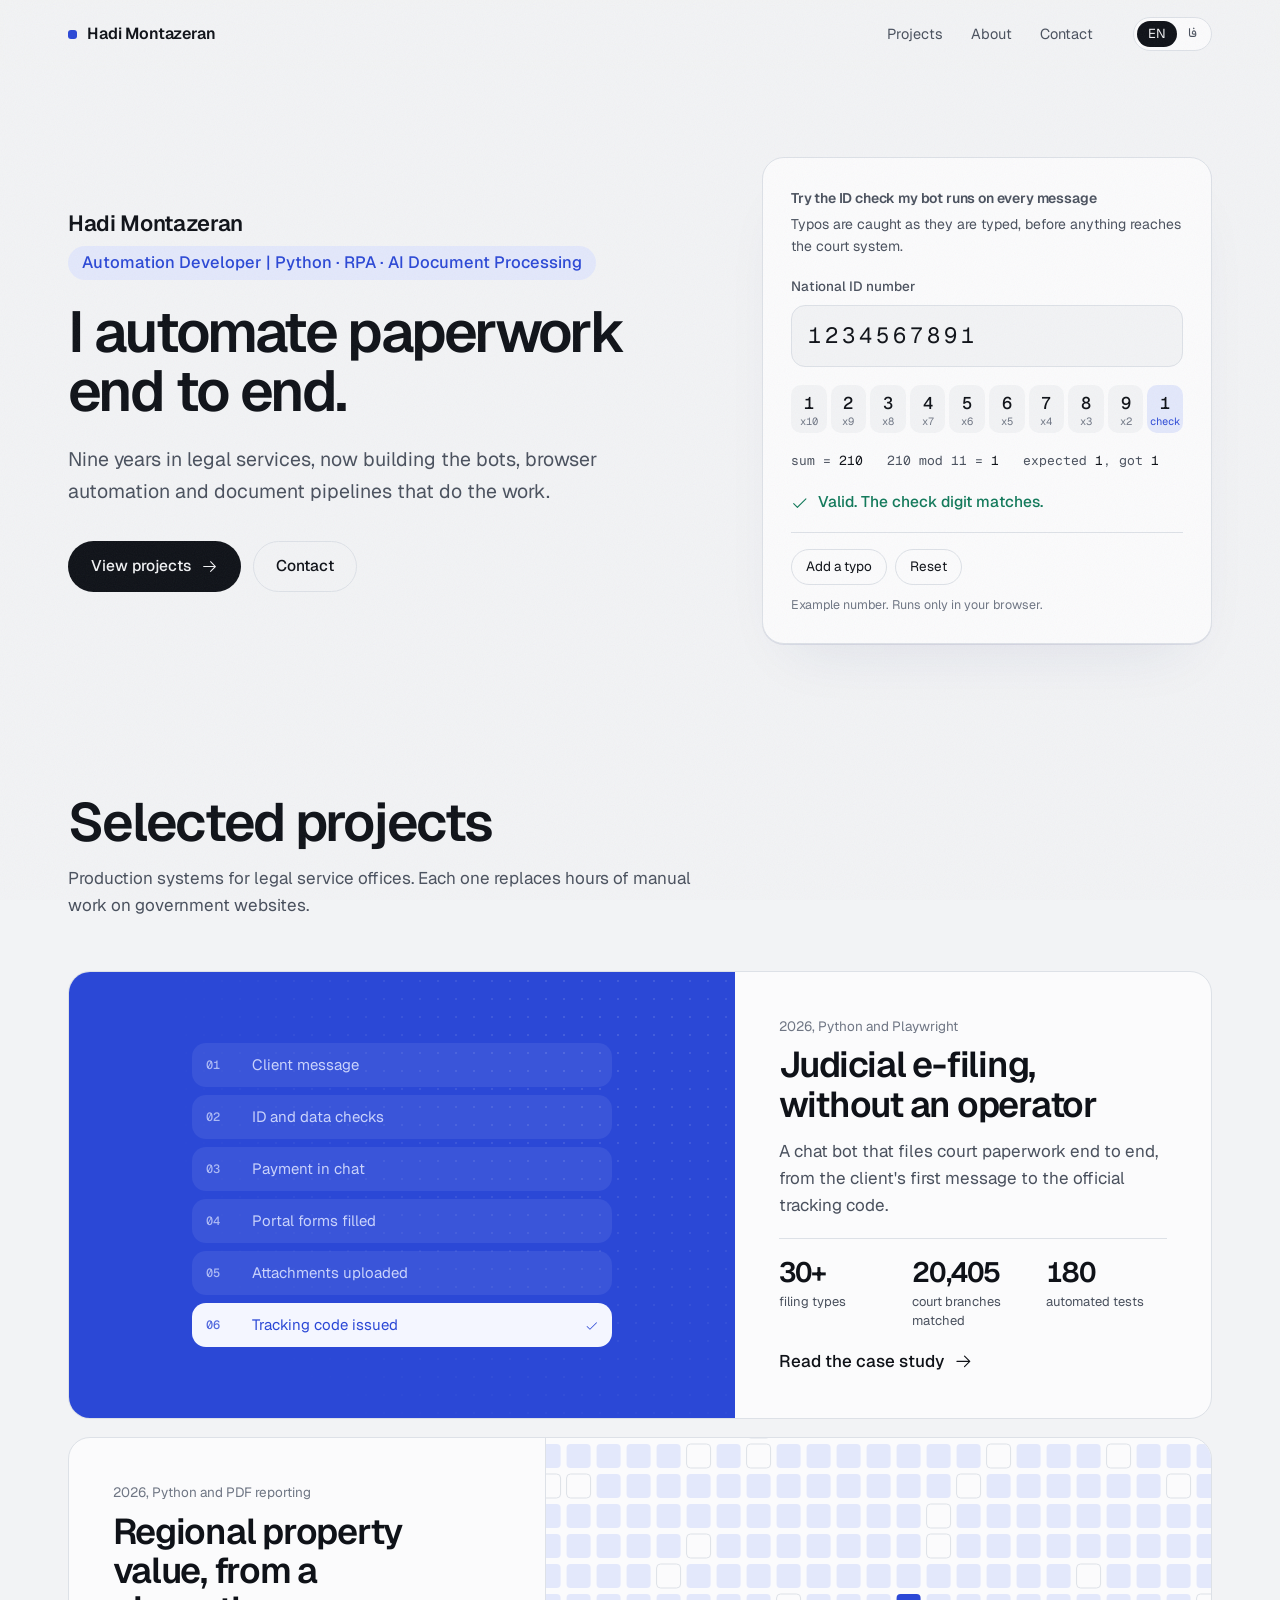
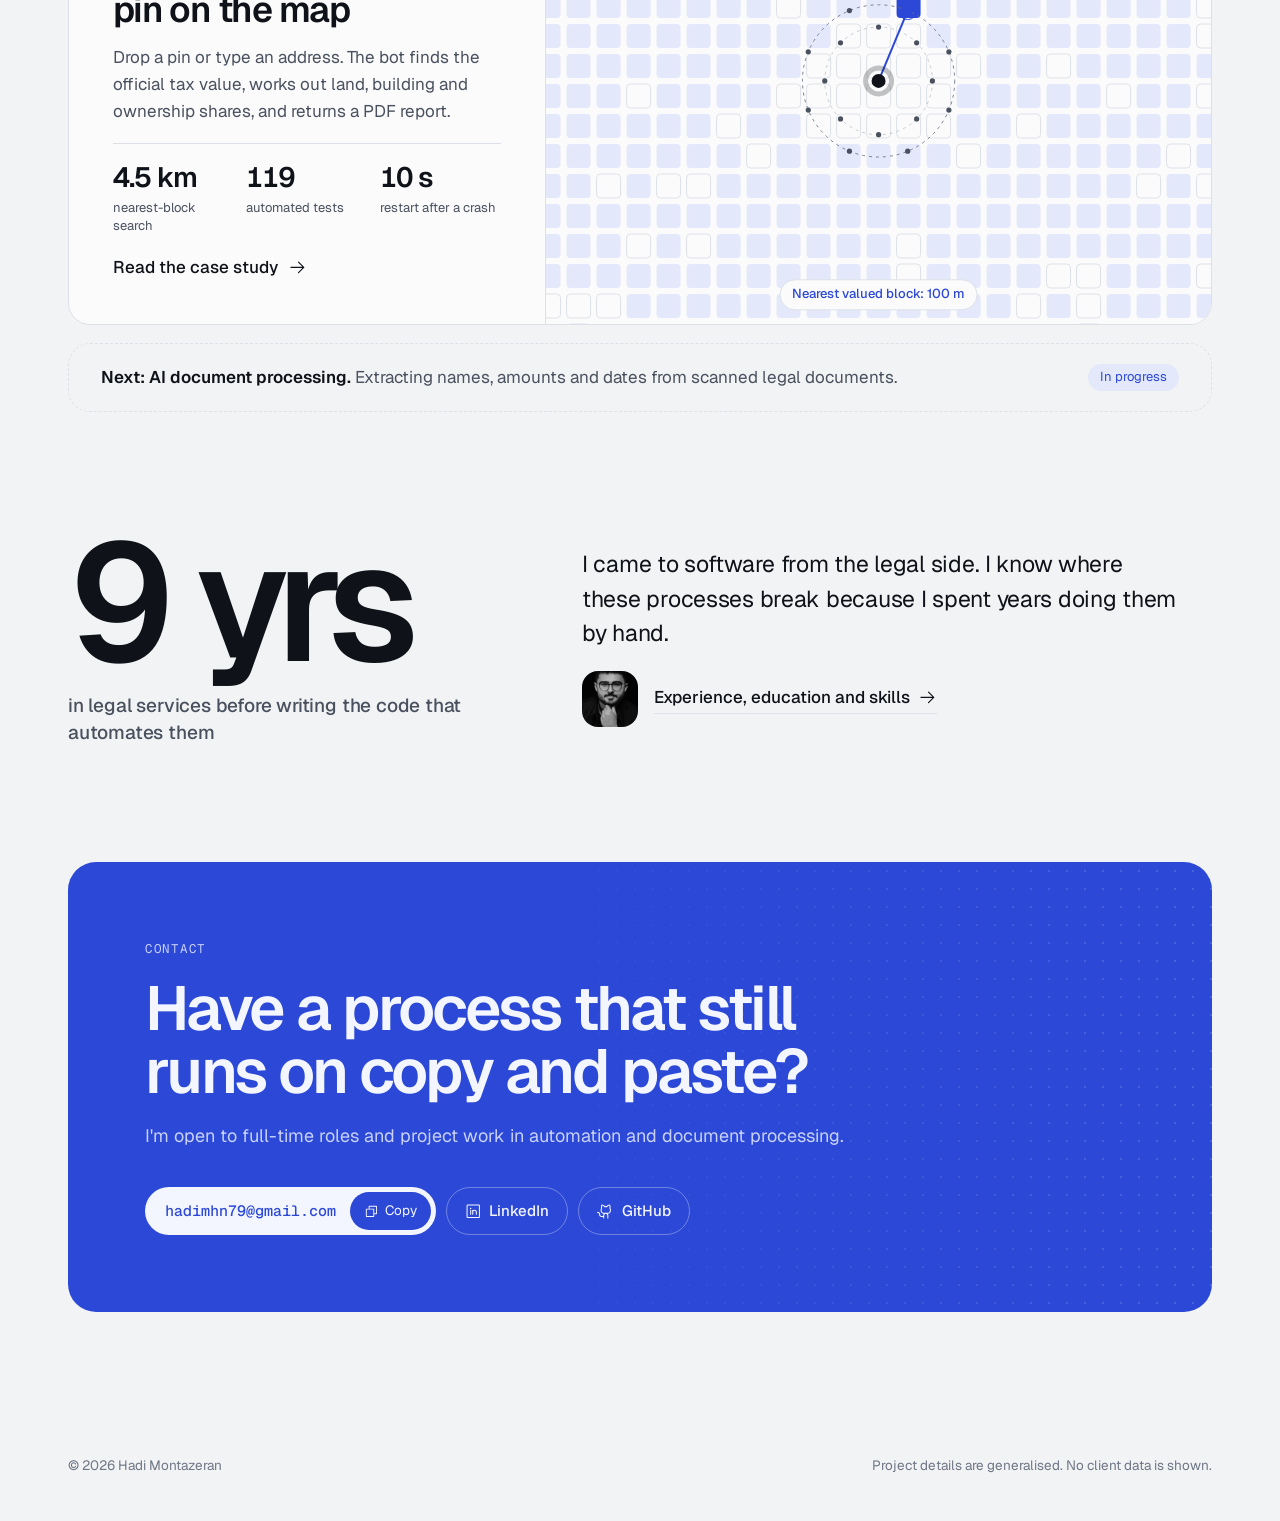
==== commit 840374e5: "Split site into home, project pages and About page; add regional value project Co-Authored-By: Claud" ====
--- a/index.html
+++ b/index.html
@@ -4,312 +4,26 @@
 <meta charset="utf-8">
 <meta name="viewport" content="width=device-width,initial-scale=1,viewport-fit=cover">
 <title>Hadi Montazeran</title>
-<meta name="description" content="Hadi Montazeran, Automation Developer | Python · RPA · AI Document Processing">
-<meta property="og:title" content="Hadi Montazeran, Automation Developer | Python · RPA · AI Document Processing">
+<meta name="description" content="Hadi Montazeran, Automation Developer | Python · RPA · AI Document Processing. Automation for legal and document-heavy work.">
+<meta name="x-titles" data-en="Hadi Montazeran" data-fa="هادی منتظران">
+<meta property="og:title" content="Hadi Montazeran">
+<meta property="og:description" content="Hadi Montazeran, Automation Developer | Python · RPA · AI Document Processing. Automation for legal and document-heavy work.">
+<link rel="icon" href="assets/favicon.svg" type="image/svg+xml">
 <link rel="preconnect" href="https://fonts.googleapis.com">
 <link rel="preconnect" href="https://fonts.gstatic.com" crossorigin>
 <link rel="stylesheet" href="https://fonts.googleapis.com/css2?family=Geist:wght@400;500;600;700&family=Geist+Mono:wght@400;500&family=Vazirmatn:wght@400;500;700;800&display=swap">
-<style>
-/* Design read: developer portfolio for recruiters and hiring managers, precise engineering-editorial language, native CSS.
-   Dials: DESIGN_VARIANCE 7 / MOTION_INTENSITY 5 / VISUAL_DENSITY 4.
-   Layout: asymmetric split hero with a live working component, then a different layout family per section.
-   Shape lock: blocks 22px, inner cells and inputs 14px, buttons and chips full pill.
-   Z scale: nav 20, grain 30. */
-:root{
-  --bg:#f2f3f5; --surface:#fbfbfc; --ink:#0f1218; --ink-2:#4a515e; --ink-3:#6f7684;
-  --line:#dde1e7; --accent:#2b48d6; --accent-soft:#e3e8fb; --block:#2b48d6; --block-ink:#f4f6ff; --block-ink-2:#c9d2fb;
-  --ok:#11795a; --bad:#bf3b26; --dot:#c9ced7; --shadow:rgba(31,45,110,.10);
-  --f-sans:"Geist",ui-sans-serif,system-ui,-apple-system,"Segoe UI",sans-serif;
-  --f-mono:"Geist Mono",ui-monospace,SFMono-Regular,Menlo,Consolas,monospace;
-  --f-fa:"Vazirmatn",Tahoma,system-ui,sans-serif;
-  --r-lg:22px; --r-md:14px; --max:1240px;
-  --ease:cubic-bezier(.16,1,.3,1);
-  color-scheme:light;
-}
-@media (prefers-color-scheme:dark){:root:not([data-theme="light"]){
-  --bg:#0c0e12; --surface:#14171d; --ink:#eceef2; --ink-2:#a8aebb; --ink-3:#7d8492;
-  --line:#242932; --accent:#8b9dff; --accent-soft:#1a2142; --block:#2a3fb8; --block-ink:#eef1ff; --block-ink-2:#b9c4f7;
-  --ok:#4fc99b; --bad:#ff8a74; --dot:#2a303a; --shadow:rgba(0,0,0,.35); color-scheme:dark}}
-:root[data-theme="dark"]{
-  --bg:#0c0e12; --surface:#14171d; --ink:#eceef2; --ink-2:#a8aebb; --ink-3:#7d8492;
-  --line:#242932; --accent:#8b9dff; --accent-soft:#1a2142; --block:#2a3fb8; --block-ink:#eef1ff; --block-ink-2:#b9c4f7;
-  --ok:#4fc99b; --bad:#ff8a74; --dot:#2a303a; --shadow:rgba(0,0,0,.35); color-scheme:dark}
+<link rel="stylesheet" href="assets/site.css">
 
-*,*::before,*::after{box-sizing:border-box}
-html{scroll-behavior:smooth;scroll-padding-top:calc(76px + env(safe-area-inset-top,0px))}
-body{margin:0;background:var(--bg);color:var(--ink);font-family:var(--f-sans);font-size:17px;line-height:1.6;-webkit-font-smoothing:antialiased;text-rendering:optimizeLegibility}
-html[lang="fa"] body{font-family:var(--f-fa);font-size:16.5px;line-height:1.95}
-html:not([lang="fa"]) [data-lang="fa"]{display:none!important}
-html[lang="fa"] [data-lang="en"]{display:none!important}
-body::after{content:"";position:fixed;inset:0;z-index:30;pointer-events:none;opacity:.05;
-  background-image:url("data:image/svg+xml,%3Csvg xmlns='http://www.w3.org/2000/svg' width='160' height='160'%3E%3Cfilter id='n'%3E%3CfeTurbulence type='fractalNoise' baseFrequency='.9' numOctaves='2' stitchTiles='stitch'/%3E%3C/filter%3E%3Crect width='100%25' height='100%25' filter='url(%23n)'/%3E%3C/svg%3E")}
-
-a{color:inherit}
-p{margin:0}
-h1,h2,h3{margin:0;font-weight:600;letter-spacing:-.025em;text-wrap:balance}
-html[lang="fa"] h1,html[lang="fa"] h2,html[lang="fa"] h3{font-family:var(--f-fa);letter-spacing:0;font-weight:800}
-p,li{text-wrap:pretty}
-:focus-visible{outline:2px solid var(--accent);outline-offset:3px}
-.skip{position:absolute;inset-inline-start:16px;top:-60px;background:var(--ink);color:var(--bg);padding:8px 14px;border-radius:999px;z-index:40;text-decoration:none;font-size:14px}
-.skip:focus{top:12px}
-.wrap{max-width:var(--max);margin-inline:auto;padding-inline:clamp(16px,4vw,48px)}
-.mono{font-family:var(--f-mono)}
-.num{font-variant-numeric:tabular-nums}
-.ico{width:1.1em;height:1.1em;flex:none;display:block}
-html[dir="rtl"] .flip{transform:scaleX(-1)}
-.eyebrow{font-family:var(--f-mono);font-size:12.5px;letter-spacing:.06em;text-transform:uppercase;color:var(--ink-2)}
-html[lang="fa"] .eyebrow{font-family:var(--f-fa);text-transform:none;letter-spacing:0;font-size:14px;font-weight:500}
-.lead{color:var(--ink-2);max-width:60ch}
-.role{display:grid;gap:6px;justify-items:start}
-.role strong{font-size:clamp(19px,1.8vw,22px);font-weight:600;letter-spacing:-.015em;line-height:1.3}
-html[lang="fa"] .role strong{font-weight:700;letter-spacing:0}
-.role .title{display:inline-block;font-size:clamp(14.5px,1.35vw,16.5px);font-weight:500;color:var(--accent);background:var(--accent-soft);padding:5px 14px;border-radius:999px;line-height:1.45;font-family:var(--f-sans);unicode-bidi:isolate}
-@media (max-width:520px){.role .title{border-radius:var(--r-md);font-size:14px}}
-
-/* buttons: pills */
-.btn{display:inline-flex;align-items:center;gap:10px;font:inherit;font-size:15.5px;font-weight:500;white-space:nowrap;text-decoration:none;padding:12px 22px;border-radius:999px;border:1px solid transparent;cursor:pointer;transition:transform .25s var(--ease),background-color .2s,color .2s,border-color .2s}
-.btn:hover{transform:translateY(-1px)}
-.btn:active{transform:scale(.98)}
-.btn-primary{background:var(--ink);color:var(--bg)}
-.btn-primary:hover{background:var(--accent);color:var(--block-ink)}
-html[data-theme="dark"] .btn-primary:hover{color:var(--bg)}
-.btn-quiet{border-color:var(--line);color:var(--ink);background:transparent}
-.btn-quiet:hover{border-color:var(--ink-3)}
-
-/* nav */
-.top{position:sticky;top:env(safe-area-inset-top,0px);z-index:20;background:color-mix(in srgb,var(--bg) 82%,transparent);backdrop-filter:blur(14px) saturate(140%);-webkit-backdrop-filter:blur(14px) saturate(140%);border-bottom:1px solid transparent;transition:border-color .3s}
-.top.stuck{border-bottom-color:var(--line)}
-.top .wrap{display:flex;align-items:center;gap:28px;height:68px}
-.brand{display:flex;align-items:center;gap:10px;text-decoration:none;font-weight:600;font-size:16px;letter-spacing:-.01em;white-space:nowrap}
-html[lang="fa"] .brand{font-weight:700}
-.brand i{width:9px;height:9px;border-radius:3px;background:var(--accent);display:block;flex:none}
-.links{display:flex;gap:4px;margin-inline-start:auto}
-.links a{font-size:14.5px;text-decoration:none;color:var(--ink-2);padding:7px 12px;border-radius:999px;transition:color .2s,background-color .2s}
-.links a:hover{color:var(--ink)}
-.links a.on{color:var(--ink);background:color-mix(in srgb,var(--ink) 7%,transparent)}
-.lang{display:inline-flex;border:1px solid var(--line);border-radius:999px;padding:3px;background:var(--surface);flex:none}
-.lang button{font:inherit;font-size:13px;border:0;background:transparent;color:var(--ink-2);padding:4px 11px;border-radius:999px;cursor:pointer;line-height:1.4;transition:background-color .2s,color .2s}
-.lang button[aria-pressed="true"]{background:var(--ink);color:var(--bg)}
-.lang button:last-child{font-family:var(--f-fa)}
-@media (max-width:820px){.links{display:none}.lang{margin-inline-start:auto}}
-
-/* hero */
-.hero{padding-block:clamp(40px,7vw,88px) clamp(56px,8vw,104px)}
-.hero .wrap{display:grid;grid-template-columns:minmax(0,7fr) minmax(0,5fr);gap:clamp(36px,5vw,72px);align-items:center}
-@media (max-width:960px){.hero .wrap{grid-template-columns:1fr}}
-.hero h1{font-size:clamp(40px,4.5vw,62px);line-height:1.03;letter-spacing:-.045em;margin-top:22px;max-width:17ch}
-html[lang="fa"] .hero h1{font-size:clamp(34px,4.5vw,56px);line-height:1.4;max-width:15ch}
-.hero .lead{font-size:clamp(17px,1.6vw,19.5px);margin-top:24px;max-width:46ch}
-.hero .cta{display:flex;flex-wrap:wrap;gap:12px;margin-top:34px}
-@media (prefers-reduced-motion:no-preference){
-  .rise{animation:rise .9s var(--ease) both}
-  .rise.d1{animation-delay:.08s}.rise.d2{animation-delay:.16s}.rise.d3{animation-delay:.24s}.rise.d4{animation-delay:.34s}
-  @keyframes rise{from{transform:translateY(16px);opacity:.15}to{transform:none;opacity:1}}
-}
-
-/* live ID check */
-.check{background:var(--surface);border:1px solid var(--line);border-radius:var(--r-lg);padding:clamp(20px,2.6vw,28px);box-shadow:0 1px 0 var(--shadow),0 30px 60px -30px var(--shadow);display:grid;gap:18px;min-width:0}
-.check-head{display:grid;gap:4px}
-.check-head strong{font-size:17px;font-weight:600;letter-spacing:-.01em;line-height:1.35}
-html[lang="fa"] .check-head strong{font-weight:700}
-.check-head span{font-size:14px;color:var(--ink-2)}
-.field{display:grid;gap:8px}
-.field label{font-size:13.5px;font-weight:500;color:var(--ink-2)}
-.field input{font-family:var(--f-mono);font-size:22px;letter-spacing:.18em;padding:12px 16px;border-radius:var(--r-md);border:1px solid var(--line);background:var(--bg);color:var(--ink);width:100%;direction:ltr;text-align:left;font-variant-numeric:tabular-nums;transition:border-color .2s,box-shadow .2s}
-.field input:focus{outline:none;border-color:var(--accent);box-shadow:0 0 0 4px color-mix(in srgb,var(--accent) 18%,transparent)}
-.digits{display:grid;grid-template-columns:repeat(10,minmax(0,1fr));gap:4px;direction:ltr}
-.digits div{display:grid;gap:2px;text-align:center;padding:8px 0 6px;border-radius:10px;background:var(--bg);min-width:0}
-.digits b{font-family:var(--f-mono);font-size:17px;font-weight:500;line-height:1.2}
-.digits small{font-family:var(--f-mono);font-size:10.5px;color:var(--ink-3);line-height:1.2}
-.digits div.ck{background:var(--accent-soft)}
-.digits div.ck small{color:var(--accent)}
-.digits div.pop b{animation:pop .45s var(--ease)}
-@keyframes pop{from{transform:translateY(-6px);opacity:.2}to{transform:none;opacity:1}}
-.math{font-family:var(--f-mono);font-size:13px;color:var(--ink-2);direction:ltr;text-align:left;line-height:1.6;overflow-wrap:anywhere}
-.math em{font-style:normal;color:var(--ink)}
-.verdict{display:flex;align-items:center;gap:10px;font-weight:500;font-size:15.5px;line-height:1.4;min-height:24px}
-.verdict.ok{color:var(--ok)}.verdict.bad{color:var(--bad)}.verdict.wait{color:var(--ink-2)}
-.check-foot{display:flex;flex-wrap:wrap;align-items:center;justify-content:space-between;gap:10px 16px;border-top:1px solid var(--line);padding-top:16px}
-.check-foot .btns{display:flex;gap:8px}
-.chipbtn{font:inherit;font-size:13.5px;padding:6px 14px;border-radius:999px;border:1px solid var(--line);background:transparent;color:var(--ink);cursor:pointer;transition:border-color .2s,transform .2s var(--ease)}
-.chipbtn:hover{border-color:var(--ink-3)}
-.chipbtn:active{transform:scale(.97)}
-.check-foot small{font-size:12.5px;color:var(--ink-3)}
-
-/* stats */
-.stats{border-top:1px solid var(--line)}
-.stats .wrap{display:grid;grid-template-columns:repeat(4,minmax(0,1fr));gap:0}
-.stat{padding-block:28px 34px;padding-inline-end:24px;min-width:0}
-.stat+.stat{padding-inline-start:24px;border-inline-start:1px solid var(--line)}
-.stat strong{display:block;font-size:clamp(32px,3.6vw,48px);font-weight:600;letter-spacing:-.04em;line-height:1;font-variant-numeric:tabular-nums}
-html[lang="fa"] .stat strong{font-family:var(--f-fa);font-weight:700;letter-spacing:0}
-.stat > span{display:block;margin-top:12px;font-size:14.5px;color:var(--ink-2);line-height:1.45;max-width:28ch}
-@media (max-width:760px){.stats .wrap{grid-template-columns:repeat(2,minmax(0,1fr))}.stat:nth-child(3){border-inline-start:0;padding-inline-start:0}.stat:nth-child(n+3){border-top:1px solid var(--line)}}
-
-section.sec{padding-block:clamp(72px,10vw,136px) clamp(80px,11vw,148px)}
-.h2{font-size:clamp(32px,4.2vw,54px);line-height:1.05;letter-spacing:-.035em}
-html[lang="fa"] .h2{line-height:1.45}
-
-/* case study: sticky split */
-.case{display:grid;grid-template-columns:minmax(0,5fr) minmax(0,7fr);gap:clamp(40px,6vw,96px);align-items:start}
-@media (max-width:900px){.case{grid-template-columns:1fr}}
-.case-side{position:sticky;top:110px;display:grid;gap:22px}
-@media (max-width:900px){.case-side{position:static}}
-.case-side .lead{font-size:18px}
-.case-side .h2{font-size:clamp(32px,3.6vw,48px);hyphens:manual}
-.facts{display:grid;gap:14px;margin:6px 0 0;padding-top:22px;border-top:1px solid var(--line)}
-.facts div{display:grid;grid-template-columns:96px minmax(0,1fr);gap:12px;align-items:baseline}
-.facts dt{font-size:13.5px;color:var(--ink-3)}
-.facts dd{margin:0;font-size:15px}
-.chips{display:flex;flex-wrap:wrap;gap:6px;direction:ltr}
-html[dir="rtl"] .chips{justify-content:flex-end}
-.chip{font-family:var(--f-mono);font-size:12.5px;padding:4px 11px;border-radius:999px;background:color-mix(in srgb,var(--ink) 6%,transparent);color:var(--ink);white-space:nowrap}
-.case-body{display:grid;gap:clamp(48px,6vw,80px)}
-.case-body article{display:grid;gap:16px}
-.case-body h3{font-size:clamp(24px,2.4vw,30px);line-height:1.2;letter-spacing:-.025em}
-html[lang="fa"] .case-body h3{line-height:1.6}
-.case-body p{color:var(--ink-2);font-size:18px;max-width:58ch}
-html[lang="fa"] .case-body p{font-size:17px}
-.outcomes{list-style:none;margin:0;padding:0;display:grid;grid-template-columns:repeat(2,minmax(0,1fr));gap:12px}
-@media (max-width:560px){.outcomes{grid-template-columns:1fr}}
-.outcomes li{background:var(--surface);border:1px solid var(--line);border-radius:var(--r-md);padding:16px 18px;display:grid;grid-template-columns:auto minmax(0,1fr);gap:12px;font-size:15.5px;line-height:1.5}
-.outcomes li svg{color:var(--accent);margin-top:3px}
-.note{font-size:14.5px;color:var(--ink-3)}
-
-/* pipeline: horizontal snap track */
-.pipe-head{display:flex;justify-content:space-between;align-items:end;gap:24px;flex-wrap:wrap}
-.pipe-head .lead{margin-top:16px}
-.arrows{display:flex;gap:8px}
-.arrows button{width:46px;height:46px;border-radius:999px;border:1px solid var(--line);background:var(--surface);color:var(--ink);display:grid;place-items:center;cursor:pointer;transition:border-color .2s,opacity .2s,transform .2s var(--ease)}
-.arrows button:hover:not(:disabled){border-color:var(--ink-3)}
-.arrows button:active:not(:disabled){transform:scale(.95)}
-.arrows button:disabled{opacity:.35;cursor:default}
-.track{display:grid;grid-auto-flow:column;grid-auto-columns:minmax(260px,320px);gap:14px;overflow-x:auto;scroll-snap-type:x mandatory;--pad:max(clamp(16px,4vw,48px),calc((100% - var(--max))/2 + clamp(16px,4vw,48px)));scroll-padding-inline:var(--pad);padding-inline:var(--pad);padding-block:36px 14px;scrollbar-width:thin;scrollbar-color:var(--line) transparent;overscroll-behavior-x:contain}
-.stage{scroll-snap-align:start;background:var(--surface);border:1px solid var(--line);border-radius:var(--r-lg);padding:24px 24px 26px;display:grid;grid-template-rows:auto 1fr auto;gap:28px;min-height:280px;min-width:0}
-.stage .n{font-family:var(--f-mono);font-size:13px;color:var(--ink-3)}
-.stage h3{font-size:22px;letter-spacing:-.02em;line-height:1.25}
-.stage p{font-size:15px;color:var(--ink-2);margin-top:8px;line-height:1.55}
-.stage .tech{font-family:var(--f-mono);font-size:12px;color:var(--ink-3);direction:ltr;text-align:left}
-.stage.dots{background-color:var(--surface);background-image:radial-gradient(var(--dot) 1.1px,transparent 1.5px);background-size:14px 14px}
-.stage.fill{background:var(--block);border-color:var(--block);color:var(--block-ink)}
-.stage.fill .n,.stage.fill .tech{color:var(--block-ink-2)}
-.stage.fill p{color:var(--block-ink-2)}
-.sync{margin-top:22px;display:flex;gap:14px;align-items:flex-start;color:var(--ink-2);font-size:15.5px;max-width:78ch}
-.sync b{color:var(--ink);font-weight:600}
-
-/* bento */
-.bento{display:grid;grid-template-columns:repeat(3,minmax(0,1fr));gap:14px;margin-top:clamp(36px,5vw,56px)}
-.cell{border-radius:var(--r-lg);padding:clamp(24px,3vw,36px);display:grid;gap:14px;align-content:start;min-width:0;background:var(--surface);border:1px solid var(--line);transition:transform .35s var(--ease)}
-.cell.wide{grid-column:span 2}
-.cell h3{font-size:clamp(21px,2vw,26px);letter-spacing:-.02em;line-height:1.2}
-html[lang="fa"] .cell h3{line-height:1.6}
-.cell p{color:var(--ink-2);font-size:16px;max-width:56ch}
-.cell.dots{position:relative;isolation:isolate}
-.cell.dots::before{content:"";position:absolute;inset:0;z-index:-1;border-radius:inherit;background-image:radial-gradient(var(--dot) 1.2px,transparent 1.6px);background-size:16px 16px;mask-image:linear-gradient(to left,#000 10%,transparent 70%);-webkit-mask-image:linear-gradient(to left,#000 10%,transparent 70%)}
-html[dir="rtl"] .cell.dots::before{mask-image:linear-gradient(to right,#000 10%,transparent 70%);-webkit-mask-image:linear-gradient(to right,#000 10%,transparent 70%)}
-.cell.tint{background:var(--accent-soft);border-color:transparent}
-.cell.fill{background:var(--block);border-color:var(--block);color:var(--block-ink)}
-.cell.fill p{color:var(--block-ink-2)}
-.cell.fill .big{color:var(--block-ink)}
-.cell .big{font-size:clamp(40px,5.4vw,76px);font-weight:600;letter-spacing:-.045em;line-height:1;font-variant-numeric:tabular-nums;direction:ltr;text-align:start;overflow-wrap:anywhere}
-html[lang="fa"] .cell .big{font-family:var(--f-fa);font-weight:700;letter-spacing:0;direction:rtl}
-.cell .big small{font-size:.32em;letter-spacing:0;font-weight:500;margin-inline-start:.3em;opacity:.8}
-@media (max-width:860px){.bento{grid-template-columns:1fr}.cell.wide{grid-column:auto}}
-
-/* experience: big-year timeline */
-.xp{margin-top:clamp(36px,5vw,56px);display:grid}
-.xp-row{display:grid;grid-template-columns:minmax(0,5fr) minmax(0,7fr);gap:clamp(16px,4vw,64px);padding-block:30px 34px;border-top:1px solid var(--line)}
-.xp-row .yr{font-size:clamp(28px,3.4vw,44px);font-weight:500;letter-spacing:-.035em;line-height:1;color:var(--ink-3);font-variant-numeric:tabular-nums}
-html[lang="fa"] .xp-row .yr{font-family:var(--f-fa);letter-spacing:0;font-weight:500;line-height:1.4}
-.xp-row.now .yr{color:var(--ink)}
-.xp-row h3{font-size:22px;letter-spacing:-.02em;line-height:1.3}
-.xp-row .org{color:var(--ink-2);font-size:15.5px;margin-top:4px}
-.xp-row p.d{color:var(--ink-2);margin-top:12px;max-width:58ch}
-@media (max-width:700px){.xp-row{grid-template-columns:1fr}}
-.edu{display:grid;grid-template-columns:minmax(0,5fr) minmax(0,7fr);gap:clamp(16px,4vw,64px);padding-top:30px;border-top:1px solid var(--line)}
-.edu h3{font-size:18px;color:var(--ink-2);font-weight:500;letter-spacing:-.01em}
-.edu ul{list-style:none;margin:0;padding:0;display:grid;gap:18px}
-.edu li{display:grid;gap:2px}
-.edu li b{font-weight:600}
-.edu li span{font-size:15px;color:var(--ink-2)}
-@media (max-width:700px){.edu{grid-template-columns:1fr}}
-
-/* skills */
-.skills{display:grid;grid-template-columns:minmax(0,5fr) minmax(0,7fr);gap:clamp(28px,4vw,56px);margin-top:clamp(36px,5vw,56px);align-items:stretch}
-@media (max-width:900px){.skills{grid-template-columns:1fr}}
-.now-card{background:var(--accent-soft);border-radius:var(--r-lg);padding:clamp(26px,3vw,40px);display:grid;align-content:space-between;gap:40px}
-.now-card .k{font-size:14px;color:var(--accent);font-weight:500}
-.now-card h3{font-size:clamp(26px,2.8vw,36px);line-height:1.12;letter-spacing:-.03em;margin-top:10px}
-html[lang="fa"] .now-card h3{line-height:1.55}
-.now-card p{color:var(--ink-2);max-width:42ch}
-.groups{display:grid;grid-template-columns:repeat(2,minmax(0,1fr));gap:36px 32px;align-content:start}
-@media (max-width:560px){.groups{grid-template-columns:1fr}}
-.group{display:grid;gap:10px;align-content:start}
-.group h3{font-size:18px;letter-spacing:-.01em}
-.group p{font-size:15px;color:var(--ink-2)}
-
-/* about */
-.about{display:grid;grid-template-columns:minmax(0,4fr) minmax(0,8fr);gap:clamp(32px,5vw,80px)}
-@media (max-width:900px){.about{grid-template-columns:1fr}}
-.me{display:grid;gap:18px;align-content:start}
-.me img{width:120px;height:120px;border-radius:30px;object-fit:cover;max-width:100%;filter:contrast(1.05)}
-.me strong{font-size:20px;font-weight:600;letter-spacing:-.015em;display:block}
-html[lang="fa"] .me strong{font-weight:700}
-.me span{display:block;color:var(--ink-2);font-size:15px}
-.me .me-title{color:var(--ink);font-weight:500;margin-block:4px 2px;font-family:var(--f-sans);text-align:start;unicode-bidi:isolate}
-.about-body{display:grid;gap:22px}
-.about-body > p{font-size:clamp(19px,1.9vw,23px);line-height:1.5;letter-spacing:-.012em;max-width:40ch}
-html[lang="fa"] .about-body > p{font-size:clamp(17px,1.7vw,20px);line-height:1.95;letter-spacing:0;max-width:52ch}
-.about-body > p + p{color:var(--ink-2)}
-.ways{list-style:none;margin:20px 0 0;padding:0;display:grid;gap:0;border-top:1px solid var(--line)}
-.ways li{padding-block:18px;border-bottom:1px solid var(--line);display:grid;grid-template-columns:minmax(0,1fr) minmax(0,1.6fr);gap:8px 24px}
-.ways b{font-weight:600}
-.ways span{color:var(--ink-2)}
-@media (max-width:620px){.ways li{grid-template-columns:1fr}}
-
-/* contact block */
-.contact{background:var(--block);color:var(--block-ink);border-radius:calc(var(--r-lg) + 6px);padding:clamp(32px,6vw,80px);display:grid;gap:36px;position:relative;overflow:hidden}
-.contact::before{content:"";position:absolute;inset:0;background-image:radial-gradient(color-mix(in srgb,var(--block-ink) 16%,transparent) 1.1px,transparent 1.5px);background-size:18px 18px;mask-image:linear-gradient(to left,#000,transparent 65%);-webkit-mask-image:linear-gradient(to left,#000,transparent 65%);pointer-events:none}
-html[dir="rtl"] .contact::before{mask-image:linear-gradient(to right,#000,transparent 65%);-webkit-mask-image:linear-gradient(to right,#000,transparent 65%)}
-.contact > *{position:relative}
-.contact .eyebrow{color:var(--block-ink-2)}
-.contact h2{font-size:clamp(34px,5.4vw,68px);line-height:1.02;letter-spacing:-.04em;max-width:15ch}
-html[lang="fa"] .contact h2{line-height:1.45;max-width:18ch}
-.contact .lead{color:var(--block-ink-2);font-size:18px;margin-top:18px}
-.reach{display:flex;flex-wrap:wrap;gap:10px;align-items:center}
-.mail{display:inline-flex;align-items:center;gap:4px;background:var(--block-ink);color:var(--block);border-radius:999px;padding:5px 5px 5px 20px;max-width:100%}
-html[dir="rtl"] .mail{padding:5px 20px 5px 5px}
-.mail a{font-family:var(--f-mono);font-size:15px;text-decoration:none;font-weight:500;overflow-wrap:anywhere;direction:ltr}
-.mail button{font:inherit;font-size:13.5px;display:inline-flex;align-items:center;gap:6px;border:0;border-radius:999px;background:var(--block);color:var(--block-ink);padding:8px 14px;cursor:pointer;margin-inline-start:10px;transition:transform .2s var(--ease)}
-.mail button:active{transform:scale(.96)}
-.out{display:inline-flex;align-items:center;gap:8px;text-decoration:none;color:var(--block-ink);border:1px solid color-mix(in srgb,var(--block-ink) 35%,transparent);border-radius:999px;padding:11px 18px;font-size:15px;font-weight:500;transition:background-color .2s,transform .25s var(--ease)}
-.out:hover{background:color-mix(in srgb,var(--block-ink) 12%,transparent);transform:translateY(-1px)}
-.out:active{transform:scale(.98)}
-
-footer.site{padding-block:28px 44px;font-size:13.5px;color:var(--ink-3)}
-footer.site .wrap{display:flex;justify-content:space-between;flex-wrap:wrap;gap:8px 24px}
-
-/* scroll-driven reveal: content stays readable at rest, only position animates */
-@media (prefers-reduced-motion:no-preference){@supports (animation-timeline:view()){
-  .reveal{animation:lift linear both;animation-timeline:view();animation-range:entry 0% entry 55%}
-  @keyframes lift{from{transform:translateY(40px)}to{transform:none}}
-}}
-@media (prefers-reduced-motion:reduce){html{scroll-behavior:auto}*{transition:none!important;animation:none!important}}
-</style>
 </head>
 <body>
-
-
 <a class="skip" href="#main"><span data-lang="en">Skip to content</span><span data-lang="fa">رفتن به محتوا</span></a>
-
-<header class="top" id="top">
+<header class="top">
   <div class="wrap">
-    <a class="brand" href="#intro"><i aria-hidden="true"></i><span data-lang="en">Hadi Montazeran</span><span data-lang="fa">هادی منتظران</span></a>
-    <nav class="links" aria-label="Sections">
-      <a href="#work" data-nav="work"><span data-lang="en">Work</span><span data-lang="fa">پروژه</span></a>
-      <a href="#experience" data-nav="experience"><span data-lang="en">Experience</span><span data-lang="fa">سوابق</span></a>
-      <a href="#about" data-nav="about"><span data-lang="en">About</span><span data-lang="fa">درباره</span></a>
-      <a href="#contact" data-nav="contact"><span data-lang="en">Contact</span><span data-lang="fa">تماس</span></a>
+    <a class="brand" href="index.html"><i aria-hidden="true"></i><span class="full"><span data-lang="en">Hadi Montazeran</span><span data-lang="fa">هادی منتظران</span></span><span class="short"><span data-lang="en">Hadi Montazeran</span><span data-lang="fa">هادی منتظران</span></span></a>
+    <nav class="links" aria-label="Main">
+      <a href="index.html#work"><span data-lang="en">Projects</span><span data-lang="fa">پروژه‌ها</span></a>
+      <a href="about.html"><span data-lang="en">About</span><span data-lang="fa">درباره</span></a>
+      <a href="#contact" class="hide-sm"><span data-lang="en">Contact</span><span data-lang="fa">تماس</span></a>
     </nav>
     <div class="lang" role="group" aria-label="Language">
       <button type="button" id="lang-en" aria-pressed="true">EN</button>
@@ -318,16 +32,18 @@
   </div>
 </header>
 <div id="sentinel" style="position:absolute;top:0;height:8px;width:1px" aria-hidden="true"></div>
-
 <main id="main">
 <section class="hero" id="intro">
   <div class="wrap">
     <div>
-      <p class="role rise"><strong><span data-lang="en">Hadi Montazeran</span><span data-lang="fa">هادی منتظران</span></strong><span class="title" dir="ltr">Automation Developer | Python · RPA · AI Document Processing</span></p>
+      <div class="role rise">
+        <strong><span data-lang="en">Hadi Montazeran</span><span data-lang="fa">هادی منتظران</span></strong>
+        <span class="title-pill">Automation Developer | Python · RPA · AI Document Processing</span>
+      </div>
       <h1 class="rise d1"><span data-lang="en">I automate paperwork end to end.</span><span data-lang="fa">کاغذبازی را از اول تا آخر خودکار می‌کنم.</span></h1>
       <p class="lead rise d2"><span data-lang="en">Nine years in legal services, now building the bots, browser automation and document pipelines that do the work.</span><span data-lang="fa">نُه سال در خدمات حقوقی کار کرده‌ام و حالا ربات‌ها، اتوماسیون مرورگر و پردازش اسنادی می‌سازم که همان کار را انجام می‌دهند.</span></p>
       <div class="cta rise d3">
-        <a class="btn btn-primary" href="#work"><span data-lang="en">See the case study</span><span data-lang="fa">مشاهده‌ی پروژه</span><svg class="ico flip" viewBox="0 0 256 256" fill="currentColor" aria-hidden="true"><path d="M221.66,133.66l-72,72a8,8,0,0,1-11.32-11.32L196.69,136H40a8,8,0,0,1,0-16H196.69L138.34,61.66a8,8,0,0,1,11.32-11.32l72,72A8,8,0,0,1,221.66,133.66Z"/></svg></a>
+        <a class="btn btn-primary" href="#work"><span data-lang="en">View projects</span><span data-lang="fa">مشاهده‌ی پروژه‌ها</span><svg class="ico flip" viewBox="0 0 256 256" fill="currentColor" aria-hidden="true"><path d="M221.66,133.66l-72,72a8,8,0,0,1-11.32-11.32L196.69,136H40a8,8,0,0,1,0-16H196.69L138.34,61.66a8,8,0,0,1,11.32-11.32l72,72A8,8,0,0,1,221.66,133.66Z"/></svg></a>
         <a class="btn btn-quiet" href="#contact"><span data-lang="en">Contact</span><span data-lang="fa">تماس</span></a>
       </div>
     </div>
@@ -339,7 +55,7 @@
       </div>
       <div class="field">
         <label for="nid"><span data-lang="en">National ID number</span><span data-lang="fa">شماره‌ی کد ملی</span></label>
-        <input id="nid" name="nid" type="text" inputmode="numeric" autocomplete="off" spellcheck="false" maxlength="10" value="1234567891" aria-describedby="verdict">
+        <input class="big-input" id="nid" name="nid" type="text" inputmode="numeric" autocomplete="off" spellcheck="false" maxlength="10" value="1234567891" aria-describedby="verdict">
       </div>
       <div class="digits" id="digits" aria-hidden="true"></div>
       <p class="math" id="math" aria-hidden="true"></p>
@@ -355,195 +71,74 @@
   </div>
 </section>
 
-<section class="stats" aria-label="Project in numbers">
+<section class="sec" id="work" style="padding-top:clamp(24px,4vw,48px)">
   <div class="wrap">
-    <div class="stat"><strong><span data-lang="en">30+</span><span data-lang="fa">+۳۰</span></strong><span><span data-lang="en">filing and request types automated end to end</span><span data-lang="fa">نوع دادخواست، لایحه و درخواست که کامل خودکار شده‌اند</span></span></div>
-    <div class="stat"><strong><span data-lang="en">20,405</span><span data-lang="fa">۲۰٬۴۰۵</span></strong><span><span data-lang="en">court branches matched exactly from bulk spreadsheets</span><span data-lang="fa">شعبه‌ی دادگاه که از فایل‌های اکسل دقیق شناسایی می‌شوند</span></span></div>
-    <div class="stat"><strong><span data-lang="en">180</span><span data-lang="fa">۱۸۰</span></strong><span><span data-lang="en">automated tests, including saved copies of real portal pages</span><span data-lang="fa">تست خودکار، از جمله روی نسخه‌های ذخیره‌شده‌ی صفحات واقعی</span></span></div>
-    <div class="stat"><strong><span data-lang="en">0</span><span data-lang="fa">۰</span></strong><span><span data-lang="en">rial difference from the official reference calculator</span><span data-lang="fa">ریال اختلاف با ماشین‌حساب مرجع رسمی</span></span></div>
-  </div>
-</section>
+    <div class="work-head">
+      <h2 class="h2"><span data-lang="en">Selected projects</span><span data-lang="fa">پروژه‌های منتخب</span></h2>
+      <p class="lead"><span data-lang="en">Production systems for legal service offices. Each one replaces hours of manual work on government websites.</span><span data-lang="fa">سامانه‌هایی که برای دفاتر خدمات حقوقی ساخته‌ام و در حال استفاده‌اند. هر کدام ساعت‌ها کار دستی روی سایت‌های دولتی را حذف می‌کند.</span></p>
+    </div>
 
-<section class="sec" id="work">
-  <div class="wrap case">
-    <div class="case-side">
-      <h2 class="h2"><span data-lang="en">Judicial e&#8209;filing, without an operator</span><span data-lang="fa">ثبت الکترونیک پرونده، بدون اپراتور</span></h2>
-      <p class="lead"><span data-lang="en">Clients send their details and documents in a messaging app and pay in the chat. The system completes the whole filing in the government portal and returns the official tracking code.</span><span data-lang="fa">مشتری اطلاعات و مدارکش را در پیام‌رسان می‌فرستد و همان‌جا پرداخت می‌کند. سامانه کل فرایند ثبت را در درگاه رسمی انجام می‌دهد و کد رهگیری رسمی را برمی‌گرداند.</span></p>
-      <dl class="facts">
-        <div><dt><span data-lang="en">Role</span><span data-lang="fa">نقش</span></dt><dd><span data-lang="en">Designed and built it, from product to production</span><span data-lang="fa">طراحی و ساخت، از ایده تا اجرا</span></dd></div>
-        <div><dt><span data-lang="en">Year</span><span data-lang="fa">سال</span></dt><dd class="num"><span data-lang="en">2026</span><span data-lang="fa">۲۰۲۶</span></dd></div>
-        <div><dt><span data-lang="en">Built with</span><span data-lang="fa">ابزارها</span></dt><dd><div class="chips"><span class="chip">Python</span><span class="chip">asyncio</span><span class="chip">Playwright</span><span class="chip">PyMuPDF</span><span class="chip">openpyxl</span><span class="chip">Next.js</span><span class="chip">Prisma</span><span class="chip">pytest</span></div></dd></div>
-      </dl>
-    </div>
-    <div class="case-body">
-      <article class="reveal">
-        <h3><span data-lang="en">The problem</span><span data-lang="fa">مسئله</span></h3>
-        <p data-lang="en">Every filing means dozens of forms, identity inquiries and popups in a portal that has no API. Service offices did it by hand, one case at a time, and a single typo in an ID only showed up at the very last step. For banks and companies filing hundreds of cases a month, this was the bottleneck.</p>
-        <p data-lang="fa">هر ثبت یعنی ده‌ها فرم، استعلام هویت و پنجره‌ی پاپ‌آپ در درگاهی که API ندارد. دفاتر خدمات این کار را دستی و پرونده‌به‌پرونده انجام می‌دادند و یک اشتباه تایپی در کد ملی فقط در مرحله‌ی آخر معلوم می‌شد. برای بانک‌ها و شرکت‌هایی که ماهانه صدها پرونده ثبت می‌کنند، همین گلوگاه اصلی بود.</p>
-      </article>
-      <article class="reveal">
-        <h3><span data-lang="en">The approach</span><span data-lang="fa">راه‌حل</span></h3>
-        <p data-lang="en">Two apps connected over an authenticated API. A Python bot handles the conversation, validation, payments and a single browser worker that drives the portal. A Next.js admin panel records every case event and shows the office its cases, payments and queue in real time.</p>
-        <p data-lang="fa">دو برنامه که با یک API احرازهویت‌شده به هم وصل‌اند. یک ربات Python که گفتگو، اعتبارسنجی، پرداخت و یک پردازشگر مرورگر را اداره می‌کند و درگاه را پیش می‌برد. یک پنل مدیریت Next.js هم همه‌ی رویدادهای پرونده را ثبت می‌کند و پرونده‌ها، پرداخت‌ها و صف را به‌صورت زنده نشان می‌دهد.</p>
-      </article>
-      <article class="reveal">
-        <h3><span data-lang="en">The outcome</span><span data-lang="fa">نتیجه</span></h3>
-        <ul class="outcomes">
-          <li><svg class="ico" viewBox="0 0 256 256" fill="currentColor" aria-hidden="true"><path d="M229.66,77.66l-128,128a8,8,0,0,1-11.32,0l-56-56a8,8,0,0,1,11.32-11.32L96,188.69,218.34,66.34a8,8,0,0,1,11.32,11.32Z"/></svg><span><span data-lang="en">Clients file from their phone instead of visiting an office.</span><span data-lang="fa">مشتری به‌جای مراجعه‌ی حضوری، با گوشی پرونده ثبت می‌کند.</span></span></li>
-          <li><svg class="ico" viewBox="0 0 256 256" fill="currentColor" aria-hidden="true"><path d="M229.66,77.66l-128,128a8,8,0,0,1-11.32,0l-56-56a8,8,0,0,1,11.32-11.32L96,188.69,218.34,66.34a8,8,0,0,1,11.32,11.32Z"/></svg><span><span data-lang="en">Input errors are caught as they are typed, not at the last step.</span><span data-lang="fa">خطای ورودی همان لحظه گرفته می‌شود، نه در مرحله‌ی آخر.</span></span></li>
-          <li><svg class="ico" viewBox="0 0 256 256" fill="currentColor" aria-hidden="true"><path d="M229.66,77.66l-128,128a8,8,0,0,1-11.32,0l-56-56a8,8,0,0,1,11.32-11.32L96,188.69,218.34,66.34a8,8,0,0,1,11.32,11.32Z"/></svg><span><span data-lang="en">Organisations file dozens of cases at once from one spreadsheet.</span><span data-lang="fa">سازمان‌ها با یک فایل اکسل ده‌ها پرونده را یک‌جا ثبت می‌کنند.</span></span></li>
-          <li><svg class="ico" viewBox="0 0 256 256" fill="currentColor" aria-hidden="true"><path d="M229.66,77.66l-128,128a8,8,0,0,1-11.32,0l-56-56a8,8,0,0,1,11.32-11.32L96,188.69,218.34,66.34a8,8,0,0,1,11.32,11.32Z"/></svg><span><span data-lang="en">Requests sent after hours are queued and filed in order next morning.</span><span data-lang="fa">درخواست‌های خارج از ساعت کاری در صف می‌مانند و صبح به ترتیب ثبت می‌شوند.</span></span></li>
-        </ul>
-        <p class="note"><span data-lang="en">Code walkthrough available on request.</span><span data-lang="fa">بررسی کد در صورت درخواست امکان‌پذیر است.</span></p>
-      </article>
-    </div>
-  </div>
-</section>
+    <div class="projects">
+      <a class="pcard reveal" href="projects/judicial-efiling.html">
+        <div class="cover flow" aria-hidden="true">
+          <ol>
+            <li><b>01</b><span><span data-lang="en">Client message</span><span data-lang="fa">پیام مشتری</span></span><i></i></li>
+            <li><b>02</b><span><span data-lang="en">ID and data checks</span><span data-lang="fa">بررسی کد ملی و داده‌ها</span></span><i></i></li>
+            <li><b>03</b><span><span data-lang="en">Payment in chat</span><span data-lang="fa">پرداخت داخل چت</span></span><i></i></li>
+            <li><b>04</b><span><span data-lang="en">Portal forms filled</span><span data-lang="fa">پر شدن فرم‌های درگاه</span></span><i></i></li>
+            <li><b>05</b><span><span data-lang="en">Attachments uploaded</span><span data-lang="fa">بارگذاری منضمات</span></span><i></i></li>
+            <li class="final"><b>06</b><span><span data-lang="en">Tracking code issued</span><span data-lang="fa">کد رهگیری صادر شد</span></span><i><svg class="ico" viewBox="0 0 256 256" fill="currentColor" aria-hidden="true"><path d="M229.66,77.66l-128,128a8,8,0,0,1-11.32,0l-56-56a8,8,0,0,1,11.32-11.32L96,188.69,218.34,66.34a8,8,0,0,1,11.32,11.32Z"/></svg></i></li>
+          </ol>
+        </div>
+        <div class="pbody">
+          <div>
+            <p class="meta"><span data-lang="en">2026, Python and Playwright</span><span data-lang="fa">۲۰۲۶، Python و Playwright</span></p>
+            <h3><span data-lang="en">Judicial e-filing, without an operator</span><span data-lang="fa">ثبت الکترونیک پرونده، بدون اپراتور</span></h3>
+            <p class="sum"><span data-lang="en">A chat bot that files court paperwork end to end, from the client's first message to the official tracking code.</span><span data-lang="fa">رباتی که پرونده‌ی قضایی را از اولین پیام مشتری تا کد رهگیری رسمی، کامل ثبت می‌کند.</span></p>
+          </div>
+          <div class="kpis">
+            <div><strong><span data-lang="en">30+</span><span data-lang="fa">+۳۰</span></strong><span><span data-lang="en">filing types</span><span data-lang="fa">نوع ثبت</span></span></div>
+            <div><strong><span data-lang="en">20,405</span><span data-lang="fa">۲۰٬۴۰۵</span></strong><span><span data-lang="en">court branches matched</span><span data-lang="fa">شعبه‌ی شناسایی‌شده</span></span></div>
+            <div><strong><span data-lang="en">180</span><span data-lang="fa">۱۸۰</span></strong><span><span data-lang="en">automated tests</span><span data-lang="fa">تست خودکار</span></span></div>
+          </div>
+          <span class="go"><span data-lang="en">Read the case study</span><span data-lang="fa">مشاهده‌ی جزئیات پروژه</span><svg class="ico flip" viewBox="0 0 256 256" fill="currentColor" aria-hidden="true"><path d="M221.66,133.66l-72,72a8,8,0,0,1-11.32-11.32L196.69,136H40a8,8,0,0,1,0-16H196.69L138.34,61.66a8,8,0,0,1,11.32-11.32l72,72A8,8,0,0,1,221.66,133.66Z"/></svg></span>
+        </div>
+      </a>
 
-<section class="sec" id="pipeline" style="padding-top:0">
-  <div class="wrap pipe-head">
-    <div>
-      <h2 class="h2"><span data-lang="en">The life of a request</span><span data-lang="fa">مسیر یک درخواست</span></h2>
-      <p class="lead"><span data-lang="en">Six steps between a client's first message and an official tracking code.</span><span data-lang="fa">شش مرحله از اولین پیام مشتری تا کد رهگیری رسمی.</span></p>
-    </div>
-    <div class="arrows">
-      <button type="button" id="prev" aria-label="Previous step"><svg class="ico flip" viewBox="0 0 256 256" fill="currentColor" aria-hidden="true"><path d="M224,128a8,8,0,0,1-8,8H59.31l58.35,58.34a8,8,0,0,1-11.32,11.32l-72-72a8,8,0,0,1,0-11.32l72-72a8,8,0,0,1,11.32,11.32L59.31,120H216A8,8,0,0,1,224,128Z"/></svg></button>
-      <button type="button" id="next" aria-label="Next step"><svg class="ico flip" viewBox="0 0 256 256" fill="currentColor" aria-hidden="true"><path d="M221.66,133.66l-72,72a8,8,0,0,1-11.32-11.32L196.69,136H40a8,8,0,0,1,0-16H196.69L138.34,61.66a8,8,0,0,1,11.32-11.32l72,72A8,8,0,0,1,221.66,133.66Z"/></svg></button>
-    </div>
-  </div>
-  <div class="track" id="track" tabindex="0" aria-label="Steps of a request">
-    <article class="stage"><span class="n">01</span><div><h3><span data-lang="en">Conversation</span><span data-lang="fa">گفتگو</span></h3><p><span data-lang="en">A state machine with more than 300 states guides the client through each service.</span><span data-lang="fa">یک ماشین حالت با بیش از ۳۰۰ وضعیت، مشتری را در هر خدمت قدم‌به‌قدم پیش می‌برد.</span></p></div><span class="tech">aiogram 3 · FSM</span></article>
-    <article class="stage"><span class="n">02</span><div><h3><span data-lang="en">Validation</span><span data-lang="fa">اعتبارسنجی</span></h3><p><span data-lang="en">IDs are checked as they are typed. Bulk spreadsheets come back with bad cells marked in red.</span><span data-lang="fa">کد ملی هنگام تایپ بررسی می‌شود. فایل‌های اکسل گروهی با سلول‌های خطادارِ قرمز برمی‌گردند.</span></p></div><span class="tech">middleware · openpyxl</span></article>
-    <article class="stage"><span class="n">03</span><div><h3><span data-lang="en">Payment</span><span data-lang="fa">پرداخت</span></h3><p><span data-lang="en">In-chat payments and a wallet that reserves balance, then a final invoice once the real court fee is known.</span><span data-lang="fa">پرداخت داخل چت و کیف پولی که موجودی را رزرو می‌کند، و بعد فاکتور نهایی وقتی هزینه‌ی واقعی دادرسی معلوم شد.</span></p></div><span class="tech">payments API · wallet</span></article>
-    <article class="stage dots"><span class="n">04</span><div><h3><span data-lang="en">Gate</span><span data-lang="fa">دروازه</span></h3><p><span data-lang="en">A persisted queue holds jobs during off-hours and outages, and releases them in order.</span><span data-lang="fa">یک صف ماندگار کارها را در ساعات تعطیل و قطعی نگه می‌دارد و به ترتیب آزاد می‌کند.</span></p></div><span class="tech">file-backed queue</span></article>
-    <article class="stage"><span class="n">05</span><div><h3><span data-lang="en">Browser worker</span><span data-lang="fa">پردازشگر مرورگر</span></h3><p><span data-lang="en">One Playwright session fills the portal's forms. E-signatures get their own priority tab.</span><span data-lang="fa">یک نشست Playwright فرم‌های درگاه را پر می‌کند. امضای الکترونیک تب اولویت‌دار خودش را دارد.</span></p></div><span class="tech">Playwright · Chromium</span></article>
-    <article class="stage fill"><span class="n">06</span><div><h3><span data-lang="en">Output</span><span data-lang="fa">خروجی</span></h3><p><span data-lang="en">The tracking code, official right-to-left PDFs, and the final print sent automatically the next day.</span><span data-lang="fa">کد رهگیری، PDFهای رسمی راست‌به‌چپ، و نسخه‌ی نهایی که روز بعد خودکار ارسال می‌شود.</span></p></div><span class="tech">reportlab · PyMuPDF</span></article>
-  </div>
-  <div class="wrap">
-    <p class="sync"><span><b data-lang="en">Admin panel.</b><b data-lang="fa">پنل مدیریت.</b> <span data-lang="en">Every step posts an event to the panel, which tracks cases, payments, credit, profit and the conversion funnel, and can message clients directly.</span><span data-lang="fa">هر مرحله یک رویداد به پنل می‌فرستد. پنل پرونده‌ها، پرداخت‌ها، اعتبار، سود و قیف تبدیل را دنبال می‌کند و می‌تواند مستقیم به مشتری پیام بدهد.</span></span></p>
-  </div>
-</section>
+      <a class="pcard flip-card reveal" href="projects/regional-value.html">
+        <div class="cover map"><canvas data-rings aria-label="Animation: searching rings around a map pin for the nearest block with a published value" role="img"></canvas></div>
+        <div class="pbody">
+          <div>
+            <p class="meta"><span data-lang="en">2026, Python and PDF reporting</span><span data-lang="fa">۲۰۲۶، Python و گزارش PDF</span></p>
+            <h3><span data-lang="en">Regional property value, from a pin on the map</span><span data-lang="fa">ارزش منطقه‌ای ملک، با یک نقطه روی نقشه</span></h3>
+            <p class="sum"><span data-lang="en">Drop a pin or type an address. The bot finds the official tax value, works out land, building and ownership shares, and returns a PDF report.</span><span data-lang="fa">یک نقطه روی نقشه بگذارید یا آدرس بنویسید. ربات ارزش رسمی مالیاتی را پیدا می‌کند، عرصه، اعیانی و سهم مالکانه را حساب می‌کند و گزارش PDF تحویل می‌دهد.</span></p>
+          </div>
+          <div class="kpis">
+            <div><strong><span data-lang="en">4.5 km</span><span data-lang="fa">۴٫۵ کیلومتر</span></strong><span><span data-lang="en">nearest-block search</span><span data-lang="fa">جستجوی نزدیک‌ترین بلوک</span></span></div>
+            <div><strong><span data-lang="en">119</span><span data-lang="fa">۱۱۹</span></strong><span><span data-lang="en">automated tests</span><span data-lang="fa">تست خودکار</span></span></div>
+            <div><strong><span data-lang="en">10 s</span><span data-lang="fa">۱۰ ثانیه</span></strong><span><span data-lang="en">restart after a crash</span><span data-lang="fa">راه‌اندازی دوباره پس از قطعی</span></span></div>
+          </div>
+          <span class="go"><span data-lang="en">Read the case study</span><span data-lang="fa">مشاهده‌ی جزئیات پروژه</span><svg class="ico flip" viewBox="0 0 256 256" fill="currentColor" aria-hidden="true"><path d="M221.66,133.66l-72,72a8,8,0,0,1-11.32-11.32L196.69,136H40a8,8,0,0,1,0-16H196.69L138.34,61.66a8,8,0,0,1,11.32-11.32l72,72A8,8,0,0,1,221.66,133.66Z"/></svg></span>
+        </div>
+      </a>
 
-<section class="sec" id="engineering" style="padding-top:0">
-  <div class="wrap">
-    <h2 class="h2"><span data-lang="en">The hard parts</span><span data-lang="fa">بخش‌های سخت کار</span></h2>
-    <p class="lead" style="margin-top:16px"><span data-lang="en">Automation is easy until the page changes, the session drops or an upload fails halfway.</span><span data-lang="fa">اتوماسیون تا وقتی ساده است که صفحه تغییر نکند، نشست قطع نشود و بارگذاری نیمه‌کاره نماند.</span></p>
-    <div class="bento">
-      <article class="cell wide dots reveal">
-        <h3><span data-lang="en">A portal with no API</span><span data-lang="fa">درگاهی که API ندارد</span></h3>
-        <p><span data-lang="en">Popups, repeated loading bars and forced logouts are routine. A central decision table maps each known popup to retry, ask the client to correct, or alert the admin. After a forced logout the bot logs back in and resumes the same step without deleting any work.</span><span data-lang="fa">پاپ‌آپ، نوارهای بارگذاری تکراری و خروج اجباری اتفاق روزمره‌اند. یک جدول تصمیم مرکزی برای هر پاپ‌آپ مشخص می‌کند که باید دوباره تلاش کرد، از مشتری اصلاح خواست یا به مدیر هشدار داد. بعد از خروج اجباری، ربات دوباره وارد می‌شود و همان مرحله را بدون پاک کردن کار ادامه می‌دهد.</span></p>
-      </article>
-      <article class="cell reveal">
-        <h3><span data-lang="en">One browser, many clients</span><span data-lang="fa">یک مرورگر، مشتریان متعدد</span></h3>
-        <p><span data-lang="en">Jobs share one queue, so the portal never sees parallel sessions. When a job waits on a client, it keeps its tab and the worker moves on in a new one.</span><span data-lang="fa">همه‌ی کارها از یک صف عبور می‌کنند تا درگاه نشست موازی نبیند. وقتی کاری منتظر مشتری است، تبش را نگه می‌دارد و پردازشگر در تب تازه‌ای ادامه می‌دهد.</span></p>
-      </article>
-      <article class="cell tint reveal">
-        <h3><span data-lang="en">Batches that always finish</span><span data-lang="fa">دسته‌هایی که همیشه کامل می‌شوند</span></h3>
-        <p><span data-lang="en">Each spreadsheet row has a unique key, so a restart never files a case twice, and the final report always arrives.</span><span data-lang="fa">هر سطر اکسل کلید یکتا دارد، پس راه‌اندازی دوباره هیچ پرونده‌ای را دو بار ثبت نمی‌کند و گزارش نهایی همیشه می‌رسد.</span></p>
-      </article>
-      <article class="cell wide fill reveal">
-        <p class="big"><span data-lang="en">1,288,925,398<small>rials</small></span><span data-lang="fa">۱٬۲۸۸٬۹۲۵٬۳۹۸<small>ریال</small></span></p>
-        <h3><span data-lang="en">Correct to the rial</span><span data-lang="fa">دقیق تا ریال</span></h3>
-        <p><span data-lang="en">Late-payment damages follow the central bank's price index. Each month the system downloads the newest PDF report, parses it and links new months into the series. On the reference case it matches the calculator lawyers use exactly.</span><span data-lang="fa">خسارت تأخیر تأدیه بر اساس شاخص قیمت بانک مرکزی محاسبه می‌شود. سامانه هر ماه جدیدترین گزارش PDF را دانلود و استخراج می‌کند و ماه‌های جدید را به سری قبلی وصل می‌کند. نتیجه در نمونه‌ی مرجع دقیقاً با ماشین‌حسابی که وکلا استفاده می‌کنند یکی است.</span></p>
-      </article>
-    </div>
-  </div>
-</section>
-
-<section class="sec" id="experience" style="padding-top:0">
-  <div class="wrap">
-    <h2 class="h2"><span data-lang="en">Nine years inside the process I automate</span><span data-lang="fa">نُه سال کار در دل همان فرایندی که خودکارش کرده‌ام</span></h2>
-    <div class="xp">
-      <div class="xp-row now reveal">
-        <span class="yr"><span data-lang="en">2020-now</span><span data-lang="fa">۲۰۲۰ تاکنون</span></span>
-        <div>
-          <h3><span data-lang="en">Founder</span><span data-lang="fa">بنیان‌گذار</span></h3>
-          <p class="org"><span data-lang="en">Online Judicial Services, self-employed</span><span data-lang="fa">خدمات قضایی آنلاین، کسب‌وکار شخصی</span></p>
-          <p class="d"><span data-lang="en">Run an online judicial services practice for individuals, law firms and companies. Designed and built the automation system above, from the client-facing bot to the filing engine and admin panel.</span><span data-lang="fa">اداره‌ی یک مجموعه‌ی خدمات قضایی آنلاین برای اشخاص، دفاتر وکالت و شرکت‌ها. طراحی و ساخت سامانه‌ی اتوماسیونی که بالاتر معرفی شد؛ از ربات ارتباط با مشتری تا موتور ثبت پرونده و پنل مدیریت.</span></p>
-        </div>
-      </div>
-      <div class="xp-row reveal">
-        <span class="yr"><span data-lang="en">2019-2020</span><span data-lang="fa">۲۰۱۹ تا ۲۰۲۰</span></span>
-        <div>
-          <h3><span data-lang="en">Legal Services</span><span data-lang="fa">خدمات حقوقی</span></h3>
-          <p class="org"><span data-lang="en">Legal institute, self-employed</span><span data-lang="fa">مؤسسه‌ی حقوقی، شخصی</span></p>
-        </div>
-      </div>
-      <div class="xp-row reveal">
-        <span class="yr"><span data-lang="en">2017-2020</span><span data-lang="fa">۲۰۱۷ تا ۲۰۲۰</span></span>
-        <div>
-          <h3><span data-lang="en">Judicial Services Staff</span><span data-lang="fa">کارشناس دفتر خدمات قضایی</span></h3>
-          <p class="org"><span data-lang="en">Office of Judicial Services, full-time</span><span data-lang="fa">دفتر خدمات الکترونیک قضایی، تمام‌وقت</span></p>
-          <p class="d"><span data-lang="en">Filed petitions, notices and inquiries for clients through the judiciary's e-services, one case at a time. This is where I learned every step the automation now performs.</span><span data-lang="fa">ثبت دادخواست، اظهارنامه و استعلام برای مراجعان از طریق خدمات الکترونیک قضایی، پرونده‌به‌پرونده. همه‌ی مراحلی را که امروز اتوماسیون انجام می‌دهد، همین‌جا یاد گرفتم.</span></p>
-        </div>
-      </div>
-      <div class="edu reveal">
-        <h3><span data-lang="en">Education</span><span data-lang="fa">تحصیلات</span></h3>
-        <ul>
-          <li><b><span data-lang="en">Bachelor of Laws (LLB)</span><span data-lang="fa">کارشناسی حقوق</span></b><span><span data-lang="en">University of Science and Arts, Yazd, 2018-2022</span><span data-lang="fa">دانشگاه علم و هنر یزد، ۲۰۱۸ تا ۲۰۲۲</span></span></li>
-          <li><b><span data-lang="en">Computer Programming</span><span data-lang="fa">برنامه‌نویسی کامپیوتر</span></b><span><span data-lang="en">Laitec IT Training Institute, 2020-2022</span><span data-lang="fa">آزمایشگاه یادگیری فناوری اطلاعات لایتک، ۲۰۲۰ تا ۲۰۲۲</span></span></li>
-          <li><b><span data-lang="en">UI/UX Design</span><span data-lang="fa">طراحی رابط و تجربه‌ی کاربری</span></b><span><span data-lang="en">UXland, 2022-2023</span><span data-lang="fa">UXland، ۲۰۲۲ تا ۲۰۲۳</span></span></li>
-        </ul>
+      <div class="nextup reveal">
+        <p><b><span data-lang="en">Next: AI document processing.</span><span data-lang="fa">پروژه‌ی بعدی: پردازش هوشمند اسناد.</span></b> <span data-lang="en">Extracting names, amounts and dates from scanned legal documents.</span><span data-lang="fa">استخراج نام، مبلغ و تاریخ از اسناد حقوقی اسکن‌شده.</span></p>
+        <span class="tag"><span data-lang="en">In progress</span><span data-lang="fa">در حال ساخت</span></span>
       </div>
     </div>
   </div>
 </section>
 
-<section class="sec" id="skills" style="padding-top:0">
-  <div class="wrap">
-    <h2 class="h2"><span data-lang="en">What I build with</span><span data-lang="fa">ابزارهای کار من</span></h2>
-    <div class="skills">
-      <div class="now-card reveal">
-        <div>
-          <span class="k"><span data-lang="en">Currently building</span><span data-lang="fa">در حال کار روی</span></span>
-          <h3><span data-lang="en">AI that reads documents and turns them into structured data</span><span data-lang="fa">هوش مصنوعی‌ای که اسناد را می‌خواند و به داده‌ی ساختاریافته تبدیل می‌کند</span></h3>
-        </div>
-        <p><span data-lang="en">The next step after automating the filing: extracting names, amounts and dates from scanned and unstructured documents.</span><span data-lang="fa">قدم بعد از خودکارسازی ثبت: استخراج نام، مبلغ و تاریخ از اسناد اسکن‌شده و بدون ساختار.</span></p>
+<section class="sec" id="about-teaser" style="padding-top:0">
+  <div class="wrap teaser">
+    <p class="years reveal"><span data-lang="en">9 yrs</span><span data-lang="fa">۹ سال</span><small><span data-lang="en">in legal services before writing the code that automates them</span><span data-lang="fa">کار در خدمات حقوقی، پیش از نوشتن کدی که خودکارشان می‌کند</span></small></p>
+    <div class="teaser-body reveal">
+      <p><span data-lang="en">I came to software from the legal side. I know where these processes break because I spent years doing them by hand.</span><span data-lang="fa">از دنیای حقوق وارد نرم‌افزار شدم. می‌دانم این فرایندها کجا گیر می‌کنند، چون سال‌ها خودم دستی انجامشان داده‌ام.</span></p>
+      <div class="teaser-foot">
+        <img src="assets/avatar.webp" alt="Portrait of Hadi Montazeran" width="56" height="56">
+        <a class="link-arrow" href="about.html"><span data-lang="en">Experience, education and skills</span><span data-lang="fa">سوابق، تحصیلات و مهارت‌ها</span><svg class="ico flip" viewBox="0 0 256 256" fill="currentColor" aria-hidden="true"><path d="M221.66,133.66l-72,72a8,8,0,0,1-11.32-11.32L196.69,136H40a8,8,0,0,1,0-16H196.69L138.34,61.66a8,8,0,0,1,11.32-11.32l72,72A8,8,0,0,1,221.66,133.66Z"/></svg></a>
       </div>
-      <div class="groups">
-        <div class="group reveal">
-          <h3><span data-lang="en">Automation</span><span data-lang="fa">اتوماسیون</span></h3>
-          <p><span data-lang="en">Browser automation for complex web forms, job queues, retries and recovery.</span><span data-lang="fa">اتوماسیون مرورگر برای فرم‌های پیچیده‌ی وب، صف کارها، تلاش مجدد و بازیابی.</span></p>
-          <div class="chips"><span class="chip">Python</span><span class="chip">asyncio</span><span class="chip">Playwright</span></div>
-        </div>
-        <div class="group reveal">
-          <h3><span data-lang="en">Documents</span><span data-lang="fa">اسناد</span></h3>
-          <p><span data-lang="en">Reading and generating PDF, Word and Excel files, including right-to-left layouts and OCR.</span><span data-lang="fa">خواندن و تولید فایل‌های PDF، Word و Excel، شامل چیدمان راست‌به‌چپ و OCR.</span></p>
-          <div class="chips"><span class="chip">PyMuPDF</span><span class="chip">reportlab</span><span class="chip">python-docx</span><span class="chip">openpyxl</span><span class="chip">Tesseract</span><span class="chip">OpenCV</span></div>
-        </div>
-        <div class="group reveal">
-          <h3><span data-lang="en">Bots and integrations</span><span data-lang="fa">ربات و یکپارچه‌سازی</span></h3>
-          <p><span data-lang="en">Chat bots, payment gateways, REST APIs, maps and spreadsheet services.</span><span data-lang="fa">ربات گفتگو، درگاه پرداخت، REST API، نقشه و سرویس‌های صفحه‌گسترده.</span></p>
-          <div class="chips"><span class="chip">aiogram 3</span><span class="chip">REST</span><span class="chip">gspread</span></div>
-        </div>
-        <div class="group reveal">
-          <h3><span data-lang="en">Web, data and quality</span><span data-lang="fa">وب، داده و کیفیت</span></h3>
-          <p><span data-lang="en">Admin panels, typed data models, tests, and secrets kept out of the code.</span><span data-lang="fa">پنل مدیریت، مدل داده‌ی تایپ‌شده، تست، و نگهداری اطلاعات محرمانه بیرون از کد.</span></p>
-          <div class="chips"><span class="chip">Next.js</span><span class="chip">TypeScript</span><span class="chip">Prisma</span><span class="chip">SQL Server</span><span class="chip">pytest</span><span class="chip">Git</span></div>
-        </div>
-      </div>
-    </div>
-  </div>
-</section>
-
-<section class="sec" id="about" style="padding-top:0">
-  <div class="wrap about">
-    <div class="me reveal">
-      <img src="[data-uri]" alt="Portrait of Hadi Montazeran" width="120" height="120">
-      <div>
-        <strong><span data-lang="en">Hadi Montazeran</span><span data-lang="fa">هادی منتظران</span></strong>
-        <span class="me-title" dir="ltr">Automation Developer | Python · RPA · AI Document Processing</span>
-        <span><span data-lang="en">Based in Iran, open to relocation to Canada.</span><span data-lang="fa">ساکن ایران، آماده‌ی مهاجرت به کانادا.</span></span>
-      </div>
-    </div>
-    <div class="about-body">
-      <p><span data-lang="en">I came to software from the legal side. I hold a law degree and spent years filing cases by hand, so when I automate a process I start from how it is really done, including the exceptions nobody writes down.</span><span data-lang="fa">از دنیای حقوق وارد نرم‌افزار شدم. مدرک حقوق دارم و سال‌ها پرونده‌ها را دستی ثبت کرده‌ام. برای همین وقتی فرایندی را خودکار می‌کنم، از شکل واقعی انجامش شروع می‌کنم؛ حتی استثناهایی که هیچ‌جا نوشته نشده‌اند.</span></p>
-      <p><span data-lang="en">Most of my time goes into the parts users never see: what happens when a page changes, a session drops or an upload fails halfway.</span><span data-lang="fa">بیشتر وقتم صرف بخش‌هایی می‌شود که کاربر هیچ‌وقت نمی‌بیند: وقتی صفحه تغییر می‌کند، نشست قطع می‌شود یا بارگذاری نیمه‌کاره می‌ماند چه اتفاقی می‌افتد.</span></p>
-      <ul class="ways">
-        <li class="reveal"><b><span data-lang="en">Start from the real process</span><span data-lang="fa">شروع از فرایند واقعی</span></b><span><span data-lang="en">I map how people actually do the work before writing any code.</span><span data-lang="fa">قبل از نوشتن کد، می‌فهمم آدم‌ها کار را واقعاً چطور انجام می‌دهند.</span></span></li>
-        <li class="reveal"><b><span data-lang="en">Design for failure</span><span data-lang="fa">طراحی برای خطا</span></b><span><span data-lang="en">Every step can be retried, resumed or reported. Nothing is lost silently.</span><span data-lang="fa">هر مرحله قابل تکرار، ادامه یا گزارش است و هیچ چیز بی‌صدا از دست نمی‌رود.</span></span></li>
-        <li class="reveal"><b><span data-lang="en">Check against the source</span><span data-lang="fa">سنجش با منبع رسمی</span></b><span><span data-lang="en">Numbers are tested against the official reference, not only against my own code.</span><span data-lang="fa">عددها با مرجع رسمی سنجیده می‌شوند، نه فقط با کد خودم.</span></span></li>
-      </ul>
     </div>
   </div>
 </section>
@@ -553,139 +148,24 @@
     <div class="contact">
       <div>
         <p class="eyebrow"><span data-lang="en">Contact</span><span data-lang="fa">تماس</span></p>
-        <h2 style="margin-top:18px"><span data-lang="en">Have a process that still runs on copy and paste?</span><span data-lang="fa">فرایندی دارید که هنوز با کپی و پیست انجام می‌شود؟</span></h2>
+        <h2><span data-lang="en">Have a process that still runs on copy and paste?</span><span data-lang="fa">فرایندی دارید که هنوز با کپی و پیست انجام می‌شود؟</span></h2>
         <p class="lead"><span data-lang="en">I'm open to full-time roles and project work in automation and document processing.</span><span data-lang="fa">برای همکاری تمام‌وقت و پروژه‌ای در حوزه‌ی اتوماسیون و پردازش اسناد آماده‌ام.</span></p>
       </div>
       <div class="reach">
-        <span class="mail">
-          <a href="mailto:hadimhn79@gmail.com" id="email">hadimhn79@gmail.com</a>
-          <button type="button" id="copy"><svg class="ico" viewBox="0 0 256 256" fill="currentColor" aria-hidden="true"><path d="M216,32H88a8,8,0,0,0-8,8V80H40a8,8,0,0,0-8,8V216a8,8,0,0,0,8,8H168a8,8,0,0,0,8-8V176h40a8,8,0,0,0,8-8V40A8,8,0,0,0,216,32ZM160,208H48V96H160Zm48-48H176V88a8,8,0,0,0-8-8H96V48H208Z"/></svg><span id="copy-label">Copy</span></button>
-        </span>
-        <a class="out" href="https://www.linkedin.com/in/hadi-montazeran-4b4931239" target="_blank" rel="noopener"><svg class="ico" viewBox="0 0 256 256" fill="currentColor" aria-hidden="true"><path d="M216,24H40A16,16,0,0,0,24,40V216a16,16,0,0,0,16,16H216a16,16,0,0,0,16-16V40A16,16,0,0,0,216,24Zm0,192H40V40H216V216ZM96,112v64a8,8,0,0,1-16,0V112a8,8,0,0,1,16,0Zm88,28v36a8,8,0,0,1-16,0V140a20,20,0,0,0-40,0v36a8,8,0,0,1-16,0V112a8,8,0,0,1,15.790-1.78A36,36,0,0,1,184,140ZM100,84A12,12,0,1,1,88,72,12,12,0,0,1,100,84Z"/></svg>LinkedIn</a>
-        <a class="out" href="https://github.com/hadimhm2000" target="_blank" rel="noopener"><svg class="ico" viewBox="0 0 256 256" fill="currentColor" aria-hidden="true"><path d="M208.31,75.68A59.78,59.78,0,0,0,202.93,28,8,8,0,0,0,196,24a59.75,59.75,0,0,0-48,24H124A59.75,59.75,0,0,0,76,24a8,8,0,0,0-6.930,4,59.78,59.78,0,0,0-5.38,47.68A58.14,58.14,0,0,0,56,104v8a56.06,56.06,0,0,0,48.44,55.47A39.8,39.8,0,0,0,96,192v8H72a24,24,0,0,1-24-24A40,40,0,0,0,8,136a8,8,0,0,0,0,16,24,24,0,0,1,24,24,40,40,0,0,0,40,40H96v16a8,8,0,0,0,16,0V192a24,24,0,0,1,48,0v40a8,8,0,0,0,16,0V192a39.8,39.8,0,0,0-8.44-24.53A56.06,56.06,0,0,0,216,112v-8A58.14,58.14,0,0,0,208.31,75.68ZM200,112a40,40,0,0,1-40,40H112a40,40,0,0,1-40-40v-8a41.74,41.74,0,0,1,6.9-22.48A8,8,0,0,0,80,73.83a43.81,43.81,0,0,1,.79-33.58,43.88,43.88,0,0,1,32.32,20.06A8,8,0,0,0,119.82,64h32.35a8,8,0,0,0,6.740-3.69,43.87,43.87,0,0,1,32.32-20.06A43.81,43.81,0,0,1,192,73.830a8.09,8.09,0,0,0,1,7.65A41.72,41.72,0,0,1,200,104Z"/></svg>GitHub</a>
+        <span class="mail"><a href="mailto:hadimhn79@gmail.com" id="email">hadimhn79@gmail.com</a><button type="button" data-copy="email"><svg class="ico" viewBox="0 0 256 256" fill="currentColor" aria-hidden="true"><path d="M216,32H88a8,8,0,0,0-8,8V80H40a8,8,0,0,0-8,8V216a8,8,0,0,0,8,8H168a8,8,0,0,0,8-8V176h40a8,8,0,0,0,8-8V40A8,8,0,0,0,216,32ZM160,208H48V96H160Zm48-48H176V88a8,8,0,0,0-8-8H96V48H208Z"/></svg><span data-copy-label>Copy</span></button></span>
+        <a class="out" href="https://www.linkedin.com/in/hadi-montazeran-4b4931239" target="_blank" rel="noopener"><svg class="ico" viewBox="0 0 256 256" fill="currentColor" aria-hidden="true"><path d="M216,24H40A16,16,0,0,0,24,40V216a16,16,0,0,0,16,16H216a16,16,0,0,0,16-16V40A16,16,0,0,0,216,24Zm0,192H40V40H216V216ZM96,112v64a8,8,0,0,1-16,0V112a8,8,0,0,1,16,0Zm88,28v36a8,8,0,0,1-16,0V140a20,20,0,0,0-40,0v36a8,8,0,0,1-16,0V112a8,8,0,0,1,15.79-1.78A36,36,0,0,1,184,140ZM100,84A12,12,0,1,1,88,72,12,12,0,0,1,100,84Z"/></svg>LinkedIn</a>
+        <a class="out" href="https://github.com/hadimhm2000" target="_blank" rel="noopener"><svg class="ico" viewBox="0 0 256 256" fill="currentColor" aria-hidden="true"><path d="M208.31,75.68A59.78,59.78,0,0,0,202.93,28,8,8,0,0,0,196,24a59.75,59.75,0,0,0-48,24H124A59.75,59.75,0,0,0,76,24a8,8,0,0,0-6.93,4,59.78,59.78,0,0,0-5.38,47.68A58.14,58.14,0,0,0,56,104v8a56.06,56.06,0,0,0,48.44,55.47A39.8,39.8,0,0,0,96,192v8H72a24,24,0,0,1-24-24A40,40,0,0,0,8,136a8,8,0,0,0,0,16,24,24,0,0,1,24,24,40,40,0,0,0,40,40H96v16a8,8,0,0,0,16,0V192a24,24,0,0,1,48,0v40a8,8,0,0,0,16,0V192a39.8,39.8,0,0,0-8.44-24.53A56.06,56.06,0,0,0,216,112v-8A58.14,58.14,0,0,0,208.31,75.68ZM200,112a40,40,0,0,1-40,40H112a40,40,0,0,1-40-40v-8a41.74,41.74,0,0,1,6.9-22.48A8,8,0,0,0,80,73.83a43.81,43.81,0,0,1,.79-33.58,43.88,43.88,0,0,1,32.32,20.06A8,8,0,0,0,119.82,64h32.35a8,8,0,0,0,6.74-3.69,43.87,43.87,0,0,1,32.32-20.06A43.81,43.81,0,0,1,192,73.83a8.09,8.09,0,0,0,1,7.65A41.72,41.72,0,0,1,200,104Z"/></svg>GitHub</a>
       </div>
     </div>
   </div>
 </section>
 </main>
-
 <footer class="site">
   <div class="wrap">
     <span><span data-lang="en">© 2026 Hadi Montazeran</span><span data-lang="fa">© ۲۰۲۶ هادی منتظران</span></span>
-    <span><span data-lang="en">Project details are generalised. No client data is shown.</span><span data-lang="fa">جزئیات پروژه به‌صورت کلی آمده و هیچ اطلاعاتی از مشتریان نمایش داده نشده است.</span></span>
+    <span><span data-lang="en">Project details are generalised. No client data is shown.</span><span data-lang="fa">جزئیات پروژه‌ها به‌صورت کلی آمده و هیچ اطلاعاتی از مشتریان نمایش داده نشده است.</span></span>
   </div>
 </footer>
-
-<script>
-(function(){
-  var root=document.documentElement;
-  var T={
-    en:{weight:"x",check:"check",sum:"sum",mod:"mod 11",expect:"expected",got:"got",
-        ok:"Valid. The check digit matches.",
-        bad:function(e){return "Invalid. The last digit should be "+e+"."},
-        len:function(n){return "Enter 10 digits ("+n+" so far)."},
-        rep:"Invalid. Repeated digits are never a real ID.",
-        copy:"Copy",copied:"Copied",prev:"Previous step",next:"Next step",title:"Hadi Montazeran | Automation Developer"},
-    fa:{weight:"x",check:"کنترل",sum:"sum",mod:"mod 11",expect:"expected",got:"got",
-        ok:"معتبر است. رقم کنترل درست است.",
-        bad:function(e){return "نامعتبر است. رقم آخر باید "+fa(e)+" باشد."},
-        len:function(n){return "۱۰ رقم وارد کنید (تاکنون "+fa(n)+" رقم)."},
-        rep:"نامعتبر است. کد ملی با ارقام تکراری وجود ندارد.",
-        copy:"کپی",copied:"کپی شد",prev:"مرحله‌ی قبل",next:"مرحله‌ی بعد",title:"هادی منتظران | Automation Developer"}
-  };
-  function fa(n){return String(n).replace(/\d/g,function(d){return "۰۱۲۳۴۵۶۷۸۹"[d]})}
-  function lang(){return root.getAttribute("lang")==="fa"?"fa":"en"}
-
-  /* language */
-  var bEn=document.getElementById("lang-en"),bFa=document.getElementById("lang-fa");
-  function setLang(l,save){
-    root.setAttribute("lang",l);root.setAttribute("dir",l==="fa"?"rtl":"ltr");
-    bEn.setAttribute("aria-pressed",l==="en");bFa.setAttribute("aria-pressed",l==="fa");
-    document.title=T[l].title;
-    document.getElementById("copy-label").textContent=T[l].copy;
-    document.getElementById("prev").setAttribute("aria-label",T[l].prev);
-    document.getElementById("next").setAttribute("aria-label",T[l].next);
-    if(save){try{localStorage.setItem("lang",l)}catch(e){}}
-    render(false);updateArrows();
-  }
-  bEn.addEventListener("click",function(){setLang("en",true)});
-  bFa.addEventListener("click",function(){setLang("fa",true)});
-
-  /* national ID check */
-  var input=document.getElementById("nid"),digits=document.getElementById("digits"),
-      math=document.getElementById("math"),verdict=document.getElementById("verdict");
-  var EXAMPLE="1234567891",last="";
-  function norm(s){return s.replace(/[۰-۹]/g,function(c){return "۰۱۲۳۴۵۶۷۸۹".indexOf(c)}).replace(/[٠-٩]/g,function(c){return "٠١٢٣٤٥٦٧٨٩".indexOf(c)}).replace(/\D/g,"").slice(0,10)}
-  var okIcon='<svg class="ico" viewBox="0 0 256 256" fill="currentColor" aria-hidden="true"><path d="M229.66,77.66l-128,128a8,8,0,0,1-11.32,0l-56-56a8,8,0,0,1,11.32-11.32L96,188.69,218.34,66.34a8,8,0,0,1,11.32,11.32Z"/></svg>';
-  function render(anim){
-    var t=T[lang()],v=norm(input.value);
-    if(input.value!==v)input.value=v;
-    var html="";
-    for(var i=0;i<10;i++){
-      var d=v[i]!==undefined?v[i]:"·";
-      var pop=anim&&v[i]!==last[i]&&v[i]!==undefined?" pop":"";
-      html+='<div class="'+(i===9?"ck":"")+pop+'"><b>'+d+'</b><small>'+(i===9?t.check:t.weight+(10-i))+'</small></div>';
-    }
-    digits.innerHTML=html;last=v;
-    if(v.length<10){
-      math.innerHTML="&nbsp;";verdict.className="verdict wait";verdict.textContent=t.len(v.length);return;
-    }
-    var s=0;for(var j=0;j<9;j++)s+=(+v[j])*(10-j);
-    var r=s%11,exp=r<2?r:11-r,got=+v[9];
-    math.innerHTML='sum = <em>'+s+'</em> &nbsp; '+s+' mod 11 = <em>'+r+'</em> &nbsp; '+t.expect+' <em>'+exp+'</em>, '+t.got+' <em>'+got+'</em>';
-    if(/^(\d)\1{9}$/.test(v)){verdict.className="verdict bad";verdict.textContent=t.rep;return}
-    if(exp===got){verdict.className="verdict ok";verdict.innerHTML=okIcon+"<span>"+t.ok+"</span>"}
-    else{verdict.className="verdict bad";verdict.textContent=t.bad(exp)}
-  }
-  input.addEventListener("input",function(){render(true)});
-  document.getElementById("idcheck").addEventListener("submit",function(e){e.preventDefault()});
-  document.getElementById("typo").addEventListener("click",function(){
-    var v=norm(input.value);if(v.length<10)v=EXAMPLE;
-    var i=Math.floor(Math.random()*9),d=+v[i],nd=(d+1+Math.floor(Math.random()*8))%10;
-    input.value=v.slice(0,i)+nd+v.slice(i+1);render(true);
-  });
-  document.getElementById("reset").addEventListener("click",function(){input.value=EXAMPLE;render(true)});
-
-  /* nav: border when scrolled, active section */
-  var top=document.getElementById("top");
-  if("IntersectionObserver" in window){
-    new IntersectionObserver(function(es){top.classList.toggle("stuck",!es[0].isIntersecting)}).observe(document.getElementById("sentinel"));
-    var navs=document.querySelectorAll("[data-nav]");
-    var map={work:"work",pipeline:"work",engineering:"work",experience:"experience",skills:"experience",about:"about",contact:"contact"};
-    var io=new IntersectionObserver(function(es){es.forEach(function(e){if(e.isIntersecting){var k=map[e.target.id];navs.forEach(function(a){a.classList.toggle("on",a.dataset.nav===k)})}})},{rootMargin:"-45% 0px -50% 0px"});
-    Object.keys(map).forEach(function(id){var el=document.getElementById(id);if(el)io.observe(el)});
-    var intro=new IntersectionObserver(function(es){if(es[0].isIntersecting)navs.forEach(function(a){a.classList.remove("on")})},{rootMargin:"-45% 0px -50% 0px"});
-    intro.observe(document.getElementById("intro"));
-  }
-
-  /* pipeline arrows */
-  var track=document.getElementById("track"),prev=document.getElementById("prev"),next=document.getElementById("next");
-  function step(){var c=track.querySelector(".stage");return c?c.getBoundingClientRect().width+14:300}
-  function updateArrows(){
-    var max=track.scrollWidth-track.clientWidth,x=Math.abs(track.scrollLeft);
-    prev.disabled=x<4;next.disabled=x>max-4;
-  }
-  function go(dir){var rtl=root.getAttribute("dir")==="rtl";track.scrollBy({left:(rtl?-1:1)*dir*step(),behavior:"smooth"})}
-  prev.addEventListener("click",function(){go(-1)});
-  next.addEventListener("click",function(){go(1)});
-  track.addEventListener("scroll",updateArrows,{passive:true});
-  window.addEventListener("resize",updateArrows);
-
-  /* copy email */
-  var copyBtn=document.getElementById("copy"),email=document.getElementById("email"),label=document.getElementById("copy-label");
-  copyBtn.addEventListener("click",function(){
-    function done(){label.textContent=T[lang()].copied;setTimeout(function(){label.textContent=T[lang()].copy},1800)}
-    function fallback(){var r=document.createRange();r.selectNodeContents(email);var s=getSelection();s.removeAllRanges();s.addRange(r)}
-    try{navigator.clipboard.writeText(email.textContent).then(done,fallback)}catch(e){fallback()}
-  });
-
-  /* start */
-  var start="en";
-  try{var s=localStorage.getItem("lang");if(s==="fa"||s==="en")start=s}catch(e){}
-  if(location.hash==="#fa")start="fa";
-  setLang(start,false);render(false);
-})();
-</script>
-
+<script src="assets/site.js"></script>
 </body>
 </html>
--- a/assets/site.css
+++ b/assets/site.css
@@ -0,0 +1,405 @@
+/* Hadi Montazeran portfolio
+   Design read: developer portfolio for recruiters and hiring managers, precise engineering-editorial language, native CSS.
+   Dials: DESIGN_VARIANCE 7 / MOTION_INTENSITY 5 / VISUAL_DENSITY 4.
+   Shape lock: blocks 22px, inner cells and inputs 14px, buttons and chips full pill.
+   Z scale: nav 20, skip link 40, grain 30. */
+:root{
+  --bg:#f2f3f5; --surface:#fbfbfc; --ink:#0f1218; --ink-2:#4a515e; --ink-3:#6f7684;
+  --line:#dde1e7; --accent:#2b48d6; --accent-soft:#e3e8fb; --block:#2b48d6; --block-deep:#1c2f9e; --block-ink:#f4f6ff; --block-ink-2:#c9d2fb;
+  --ok:#11795a; --bad:#bf3b26; --dot:#cdd2da; --shadow:rgba(31,45,110,.10);
+  --f-sans:"Geist",ui-sans-serif,system-ui,-apple-system,"Segoe UI",sans-serif;
+  --f-mono:"Geist Mono",ui-monospace,SFMono-Regular,Menlo,Consolas,monospace;
+  --f-fa:"Vazirmatn",Tahoma,system-ui,sans-serif;
+  --r-lg:22px; --r-md:14px; --max:1240px;
+  --gut:clamp(16px,4vw,48px);
+  --ease:cubic-bezier(.16,1,.3,1);
+  color-scheme:light;
+}
+@media (prefers-color-scheme:dark){:root:not([data-theme="light"]){
+  --bg:#0c0e12; --surface:#14171d; --ink:#eceef2; --ink-2:#a8aebb; --ink-3:#7d8492;
+  --line:#242932; --accent:#8b9dff; --accent-soft:#1a2142; --block:#2a3fb8; --block-deep:#1a2878; --block-ink:#eef1ff; --block-ink-2:#b9c4f7;
+  --ok:#4fc99b; --bad:#ff8a74; --dot:#2c323c; --shadow:rgba(0,0,0,.35); color-scheme:dark}}
+:root[data-theme="dark"]{
+  --bg:#0c0e12; --surface:#14171d; --ink:#eceef2; --ink-2:#a8aebb; --ink-3:#7d8492;
+  --line:#242932; --accent:#8b9dff; --accent-soft:#1a2142; --block:#2a3fb8; --block-deep:#1a2878; --block-ink:#eef1ff; --block-ink-2:#b9c4f7;
+  --ok:#4fc99b; --bad:#ff8a74; --dot:#2c323c; --shadow:rgba(0,0,0,.35); color-scheme:dark}
+
+*,*::before,*::after{box-sizing:border-box}
+html{scroll-behavior:smooth;scroll-padding-top:calc(80px + env(safe-area-inset-top,0px))}
+body{margin:0;background:var(--bg);color:var(--ink);font-family:var(--f-sans);font-size:17px;line-height:1.6;-webkit-font-smoothing:antialiased;text-rendering:optimizeLegibility}
+html[lang="fa"] body{font-family:var(--f-fa);font-size:16.5px;line-height:1.95}
+html:not([lang="fa"]) [data-lang="fa"]{display:none!important}
+html[lang="fa"] [data-lang="en"]{display:none!important}
+body::after{content:"";position:fixed;inset:0;z-index:30;pointer-events:none;opacity:.05;
+  background-image:url("data:image/svg+xml,%3Csvg xmlns='http://www.w3.org/2000/svg' width='160' height='160'%3E%3Cfilter id='n'%3E%3CfeTurbulence type='fractalNoise' baseFrequency='.9' numOctaves='2' stitchTiles='stitch'/%3E%3C/filter%3E%3Crect width='100%25' height='100%25' filter='url(%23n)'/%3E%3C/svg%3E")}
+a{color:inherit}
+p{margin:0}
+h1,h2,h3{margin:0;font-weight:600;letter-spacing:-.025em;text-wrap:balance}
+html[lang="fa"] h1,html[lang="fa"] h2,html[lang="fa"] h3{font-family:var(--f-fa);letter-spacing:0;font-weight:800}
+p,li{text-wrap:pretty}
+:focus-visible{outline:2px solid var(--accent);outline-offset:3px}
+img{max-width:100%}
+.skip{position:absolute;inset-inline-start:16px;top:-60px;background:var(--ink);color:var(--bg);padding:8px 14px;border-radius:999px;z-index:40;text-decoration:none;font-size:14px}
+.skip:focus{top:12px}
+.wrap{max-width:var(--max);margin-inline:auto;padding-inline:var(--gut)}
+.mono{font-family:var(--f-mono)}
+.num{font-variant-numeric:tabular-nums}
+.ico{width:1.1em;height:1.1em;flex:none;display:block}
+html[dir="rtl"] .flip{transform:scaleX(-1)}
+.eyebrow{font-family:var(--f-mono);font-size:12.5px;letter-spacing:.06em;text-transform:uppercase;color:var(--ink-2)}
+html[lang="fa"] .eyebrow{font-family:var(--f-fa);text-transform:none;letter-spacing:0;font-size:14px;font-weight:500}
+.lead{color:var(--ink-2);max-width:60ch}
+.h2{font-size:clamp(32px,4.2vw,54px);line-height:1.05;letter-spacing:-.035em}
+html[lang="fa"] .h2{line-height:1.45}
+section.sec{padding-block:clamp(64px,9vw,120px)}
+.ltr{direction:ltr;unicode-bidi:isolate}
+
+/* buttons */
+.btn{display:inline-flex;align-items:center;gap:10px;font:inherit;font-size:15.5px;font-weight:500;white-space:nowrap;text-decoration:none;padding:12px 22px;border-radius:999px;border:1px solid transparent;cursor:pointer;transition:transform .25s var(--ease),background-color .2s,color .2s,border-color .2s}
+.btn:hover{transform:translateY(-1px)}
+.btn:active{transform:scale(.98)}
+.btn-primary{background:var(--ink);color:var(--bg)}
+.btn-primary:hover{background:var(--accent);color:var(--block-ink)}
+.btn-quiet{border-color:var(--line);color:var(--ink);background:transparent}
+.btn-quiet:hover{border-color:var(--ink-3)}
+.link-arrow{display:inline-flex;align-items:center;gap:8px;font-weight:500;text-decoration:none;color:var(--ink);border-bottom:1px solid var(--line);padding-bottom:2px;transition:border-color .2s,gap .25s var(--ease)}
+.link-arrow:hover{border-color:var(--ink);gap:12px}
+
+/* nav */
+.top{position:sticky;top:env(safe-area-inset-top,0px);z-index:20;background:color-mix(in srgb,var(--bg) 82%,transparent);backdrop-filter:blur(14px) saturate(140%);-webkit-backdrop-filter:blur(14px) saturate(140%);border-bottom:1px solid transparent;transition:border-color .3s}
+.top.stuck{border-bottom-color:var(--line)}
+.top .wrap{display:flex;align-items:center;gap:28px;height:68px}
+.brand{display:flex;align-items:center;gap:10px;text-decoration:none;font-weight:600;font-size:16px;letter-spacing:-.01em;white-space:nowrap}
+html[lang="fa"] .brand{font-weight:700}
+.brand i{width:9px;height:9px;border-radius:3px;background:var(--accent);display:block;flex:none}
+.links{display:flex;gap:4px;margin-inline-start:auto}
+.links a{white-space:nowrap;font-size:14.5px;text-decoration:none;color:var(--ink-2);padding:7px 12px;border-radius:999px;transition:color .2s,background-color .2s}
+.links a:hover{color:var(--ink)}
+.links a[aria-current="page"],.links a.on{color:var(--ink);background:color-mix(in srgb,var(--ink) 7%,transparent)}
+.lang{display:inline-flex;border:1px solid var(--line);border-radius:999px;padding:3px;background:var(--surface);flex:none}
+.lang button{font:inherit;font-size:13px;border:0;background:transparent;color:var(--ink-2);padding:4px 11px;border-radius:999px;cursor:pointer;line-height:1.4;transition:background-color .2s,color .2s}
+.lang button[aria-pressed="true"]{background:var(--ink);color:var(--bg)}
+.lang button:last-child{font-family:var(--f-fa)}
+@media (max-width:760px){
+  .top .wrap{gap:12px}
+  .links{gap:0}
+  .links a{padding:6px 8px;font-size:13.5px}
+  .links a.hide-sm{display:none}
+  .brand span.full{display:none}
+}
+@media (min-width:761px){.brand span.short{display:none}}
+
+/* role line + title pill */
+.role{display:grid;gap:8px;justify-items:start}
+.role strong{font-size:clamp(19px,1.8vw,22px);font-weight:600;letter-spacing:-.015em;line-height:1.3}
+html[lang="fa"] .role strong{font-weight:700;letter-spacing:0}
+.title-pill{display:inline-block;font-family:var(--f-sans);font-size:clamp(14.5px,1.35vw,16.5px);font-weight:500;color:var(--accent);background:var(--accent-soft);padding:5px 14px;border-radius:999px;line-height:1.45;direction:ltr;unicode-bidi:isolate}
+@media (max-width:520px){.title-pill{border-radius:var(--r-md);font-size:14px}}
+
+/* chips */
+.chips{display:flex;flex-wrap:wrap;gap:6px;direction:ltr}
+html[dir="rtl"] .chips{justify-content:flex-end}
+.chip{font-family:var(--f-mono);font-size:12.5px;padding:4px 11px;border-radius:999px;background:color-mix(in srgb,var(--ink) 6%,transparent);color:var(--ink);white-space:nowrap}
+
+/* hero entrance */
+@media (prefers-reduced-motion:no-preference){
+  .rise{animation:rise .9s var(--ease) both}
+  .rise.d1{animation-delay:.08s}.rise.d2{animation-delay:.16s}.rise.d3{animation-delay:.24s}.rise.d4{animation-delay:.34s}
+  @keyframes rise{from{transform:translateY(16px);opacity:.15}to{transform:none;opacity:1}}
+}
+/* scroll reveal: text stays readable at rest, only position animates */
+@media (prefers-reduced-motion:no-preference){@supports (animation-timeline:view()){
+  .reveal{animation:lift linear both;animation-timeline:view();animation-range:entry 0% entry 55%}
+  @keyframes lift{from{transform:translateY(40px)}to{transform:none}}
+}}
+
+/* live ID check */
+.check{background:var(--surface);border:1px solid var(--line);border-radius:var(--r-lg);padding:clamp(20px,2.6vw,28px);box-shadow:0 1px 0 var(--shadow),0 30px 60px -30px var(--shadow);display:grid;gap:18px;min-width:0}
+.check-head{display:grid;gap:4px}
+.check-head strong{font-size:17px;font-weight:600;letter-spacing:-.01em;line-height:1.35}
+html[lang="fa"] .check-head strong{font-weight:700}
+.check-head span{font-size:14px;color:var(--ink-2)}
+.field{display:grid;gap:8px}
+.field label{font-size:13.5px;font-weight:500;color:var(--ink-2)}
+.field input,.field select{font:inherit;padding:11px 14px;border-radius:var(--r-md);border:1px solid var(--line);background:var(--bg);color:var(--ink);width:100%;transition:border-color .2s,box-shadow .2s}
+.field input:focus,.field select:focus{outline:none;border-color:var(--accent);box-shadow:0 0 0 4px color-mix(in srgb,var(--accent) 18%,transparent)}
+.field input.big-input{font-family:var(--f-mono);font-size:22px;letter-spacing:.18em;padding:12px 16px;direction:ltr;text-align:left;font-variant-numeric:tabular-nums}
+.digits{display:grid;grid-template-columns:repeat(10,minmax(0,1fr));gap:4px;direction:ltr}
+.digits div{display:grid;gap:2px;text-align:center;padding:8px 0 6px;border-radius:10px;background:var(--bg);min-width:0}
+.digits b{font-family:var(--f-mono);font-size:17px;font-weight:500;line-height:1.2}
+.digits small{font-family:var(--f-mono);font-size:10.5px;color:var(--ink-3);line-height:1.2}
+.digits div.ck{background:var(--accent-soft)}
+.digits div.ck small{color:var(--accent)}
+.digits div.pop b{animation:pop .45s var(--ease)}
+@keyframes pop{from{transform:translateY(-6px);opacity:.2}to{transform:none;opacity:1}}
+.math{font-family:var(--f-mono);font-size:13px;color:var(--ink-2);direction:ltr;text-align:left;line-height:1.6;overflow-wrap:anywhere}
+.math em{font-style:normal;color:var(--ink)}
+.verdict{display:flex;align-items:center;gap:10px;font-weight:500;font-size:15.5px;line-height:1.4;min-height:24px}
+.verdict.ok{color:var(--ok)}.verdict.bad{color:var(--bad)}.verdict.wait{color:var(--ink-2)}
+.check-foot{display:flex;flex-wrap:wrap;align-items:center;justify-content:space-between;gap:10px 16px;border-top:1px solid var(--line);padding-top:16px}
+.check-foot .btns{display:flex;gap:8px;flex-wrap:wrap}
+.chipbtn{font:inherit;font-size:13.5px;padding:6px 14px;border-radius:999px;border:1px solid var(--line);background:transparent;color:var(--ink);cursor:pointer;transition:border-color .2s,transform .2s var(--ease)}
+.chipbtn:hover{border-color:var(--ink-3)}
+.chipbtn:active{transform:scale(.97)}
+.check-foot small{font-size:12.5px;color:var(--ink-3)}
+
+/* stats row */
+.stats{border-top:1px solid var(--line);border-bottom:1px solid var(--line)}
+.stats .wrap{display:grid;grid-template-columns:repeat(4,minmax(0,1fr))}
+.stat{padding-block:28px 32px;padding-inline-end:24px;min-width:0}
+.stat+.stat{padding-inline-start:24px;border-inline-start:1px solid var(--line)}
+.stat strong{display:block;font-size:clamp(32px,3.6vw,48px);font-weight:600;letter-spacing:-.04em;line-height:1;font-variant-numeric:tabular-nums}
+html[lang="fa"] .stat strong{font-family:var(--f-fa);font-weight:700;letter-spacing:0}
+.stat > span{display:block;margin-top:12px;font-size:14.5px;color:var(--ink-2);line-height:1.45;max-width:28ch}
+@media (max-width:760px){.stats .wrap{grid-template-columns:repeat(2,minmax(0,1fr))}.stat:nth-child(3){border-inline-start:0;padding-inline-start:0}.stat:nth-child(n+3){border-top:1px solid var(--line)}}
+
+/* project page hero */
+.phero{padding-block:clamp(36px,6vw,72px) clamp(48px,7vw,88px)}
+.crumb{display:inline-flex;align-items:center;gap:8px;font-size:14.5px;color:var(--ink-2);text-decoration:none;margin-bottom:28px}
+.crumb:hover{color:var(--ink)}
+.phero-grid{display:grid;grid-template-columns:minmax(0,7fr) minmax(0,5fr);gap:clamp(32px,5vw,72px);align-items:end}
+@media (max-width:900px){.phero-grid{grid-template-columns:1fr;align-items:start}}
+.phero h1{font-size:clamp(38px,5vw,66px);line-height:1.03;letter-spacing:-.045em;max-width:16ch}
+html[lang="fa"] .phero h1{font-size:clamp(32px,4.2vw,52px);line-height:1.45}
+.phero .lead{font-size:clamp(17px,1.6vw,19.5px);margin-top:22px}
+.facts{display:grid;gap:14px;margin:0;padding:22px 0 0;border-top:1px solid var(--line)}
+.facts div{display:grid;grid-template-columns:104px minmax(0,1fr);gap:12px;align-items:baseline}
+.facts dt{font-size:13.5px;color:var(--ink-3)}
+.facts dd{margin:0;font-size:15px}
+
+/* narrative blocks */
+.story{display:grid;grid-template-columns:minmax(0,4fr) minmax(0,8fr);gap:clamp(24px,5vw,80px)}
+@media (max-width:900px){.story{grid-template-columns:1fr}}
+.story h2{font-size:clamp(26px,2.8vw,36px);line-height:1.15;letter-spacing:-.03em;position:sticky;top:110px;align-self:start}
+html[lang="fa"] .story h2{line-height:1.6}
+@media (max-width:900px){.story h2{position:static}}
+.story-body{display:grid;gap:18px}
+.story-body p{font-size:18px;color:var(--ink-2);max-width:62ch}
+html[lang="fa"] .story-body p{font-size:17px}
+.story + .story{margin-top:clamp(48px,6vw,80px)}
+.outcomes{list-style:none;margin:0;padding:0;display:grid;grid-template-columns:repeat(2,minmax(0,1fr));gap:12px}
+@media (max-width:560px){.outcomes{grid-template-columns:1fr}}
+.outcomes li{background:var(--surface);border:1px solid var(--line);border-radius:var(--r-md);padding:16px 18px;display:grid;grid-template-columns:auto minmax(0,1fr);gap:12px;font-size:15.5px;line-height:1.5}
+.outcomes li svg{color:var(--accent);margin-top:3px}
+.note{font-size:14.5px;color:var(--ink-3)}
+
+/* pipeline track */
+.pipe-head{display:flex;justify-content:space-between;align-items:end;gap:24px;flex-wrap:wrap}
+.pipe-head .lead{margin-top:16px}
+.arrows{display:flex;gap:8px}
+.arrows button{width:46px;height:46px;border-radius:999px;border:1px solid var(--line);background:var(--surface);color:var(--ink);display:grid;place-items:center;cursor:pointer;transition:border-color .2s,opacity .2s,transform .2s var(--ease)}
+.arrows button:hover:not(:disabled){border-color:var(--ink-3)}
+.arrows button:active:not(:disabled){transform:scale(.95)}
+.arrows button:disabled{opacity:.35;cursor:default}
+.track{--pad:max(var(--gut),calc((100% - var(--max))/2 + var(--gut)));display:grid;grid-auto-flow:column;grid-auto-columns:minmax(260px,320px);gap:14px;overflow-x:auto;scroll-snap-type:x mandatory;scroll-padding-inline:var(--pad);padding-inline:var(--pad);padding-block:36px 14px;scrollbar-width:thin;scrollbar-color:var(--line) transparent;overscroll-behavior-x:contain}
+.stage{scroll-snap-align:start;background:var(--surface);border:1px solid var(--line);border-radius:var(--r-lg);padding:24px 24px 26px;display:grid;grid-template-rows:auto 1fr auto;gap:28px;min-height:280px;min-width:0}
+.stage .n{font-family:var(--f-mono);font-size:13px;color:var(--ink-3)}
+.stage h3{font-size:22px;letter-spacing:-.02em;line-height:1.25}
+.stage p{font-size:15px;color:var(--ink-2);margin-top:8px;line-height:1.55}
+.stage .tech{font-family:var(--f-mono);font-size:12px;color:var(--ink-3);direction:ltr;text-align:left}
+.stage.dots{background-image:radial-gradient(var(--dot) 1.1px,transparent 1.5px);background-size:14px 14px}
+.stage.fill{background:var(--block);border-color:var(--block);color:var(--block-ink)}
+.stage.fill .n,.stage.fill .tech,.stage.fill p{color:var(--block-ink-2)}
+.sync{margin-top:22px;color:var(--ink-2);font-size:15.5px;max-width:78ch}
+.sync b{color:var(--ink);font-weight:600}
+
+/* bento */
+.bento{display:grid;grid-template-columns:repeat(3,minmax(0,1fr));gap:14px;margin-top:clamp(32px,5vw,52px)}
+.cell{border-radius:var(--r-lg);padding:clamp(24px,3vw,36px);display:grid;gap:14px;align-content:start;min-width:0;background:var(--surface);border:1px solid var(--line)}
+.cell.wide{grid-column:span 2}
+.cell h3{font-size:clamp(21px,2vw,26px);letter-spacing:-.02em;line-height:1.2}
+html[lang="fa"] .cell h3{line-height:1.6}
+.cell p{color:var(--ink-2);font-size:16px;max-width:56ch}
+.cell.dots{position:relative;isolation:isolate}
+.cell.dots::before{content:"";position:absolute;inset:0;z-index:-1;border-radius:inherit;background-image:radial-gradient(var(--dot) 1.2px,transparent 1.6px);background-size:16px 16px;mask-image:linear-gradient(to left,#000 10%,transparent 70%);-webkit-mask-image:linear-gradient(to left,#000 10%,transparent 70%)}
+html[dir="rtl"] .cell.dots::before{mask-image:linear-gradient(to right,#000 10%,transparent 70%);-webkit-mask-image:linear-gradient(to right,#000 10%,transparent 70%)}
+.cell.tint{background:var(--accent-soft);border-color:transparent}
+.cell.fill{background:var(--block);border-color:var(--block);color:var(--block-ink)}
+.cell.fill p{color:var(--block-ink-2)}
+.cell .big{font-size:clamp(40px,5.4vw,76px);font-weight:600;letter-spacing:-.045em;line-height:1;font-variant-numeric:tabular-nums;overflow-wrap:anywhere}
+.cell.fill .big{color:var(--block-ink)}
+html[lang="fa"] .cell .big{font-family:var(--f-fa);font-weight:700;letter-spacing:0}
+.cell .big small{font-size:.32em;letter-spacing:0;font-weight:500;margin-inline-start:.3em;opacity:.8}
+@media (max-width:860px){.bento{grid-template-columns:1fr}.cell.wide{grid-column:auto}}
+
+/* demo layout on project pages */
+.demo{display:grid;grid-template-columns:minmax(0,5fr) minmax(0,7fr);gap:clamp(28px,5vw,72px);align-items:center}
+@media (max-width:900px){.demo{grid-template-columns:1fr}}
+.demo-copy{display:grid;gap:16px}
+.demo-copy p{color:var(--ink-2);max-width:52ch}
+
+/* next project */
+.next{display:grid;grid-template-columns:minmax(0,1fr) auto;gap:24px;align-items:center;padding-block:clamp(28px,4vw,44px);border-top:1px solid var(--line);text-decoration:none}
+.next small{display:block;color:var(--ink-3);font-size:14px}
+.next strong{display:block;font-size:clamp(24px,3vw,38px);font-weight:600;letter-spacing:-.03em;line-height:1.15;margin-top:6px}
+html[lang="fa"] .next strong{font-weight:800;letter-spacing:0;line-height:1.6}
+.next .go{width:56px;height:56px;border-radius:999px;background:var(--ink);color:var(--bg);display:grid;place-items:center;transition:transform .3s var(--ease),background-color .2s}
+.next:hover .go{transform:translateX(4px);background:var(--accent)}
+html[dir="rtl"] .next:hover .go{transform:translateX(-4px)}
+
+/* contact band (every page) */
+.contact{background:var(--block);color:var(--block-ink);border-radius:calc(var(--r-lg) + 6px);padding:clamp(32px,6vw,80px);display:grid;gap:36px;position:relative;overflow:hidden}
+.contact::before{content:"";position:absolute;inset:0;background-image:radial-gradient(color-mix(in srgb,var(--block-ink) 16%,transparent) 1.1px,transparent 1.5px);background-size:18px 18px;mask-image:linear-gradient(to left,#000,transparent 65%);-webkit-mask-image:linear-gradient(to left,#000,transparent 65%);pointer-events:none}
+html[dir="rtl"] .contact::before{mask-image:linear-gradient(to right,#000,transparent 65%);-webkit-mask-image:linear-gradient(to right,#000,transparent 65%)}
+.contact > *{position:relative}
+.contact .eyebrow{color:var(--block-ink-2)}
+.contact h2{font-size:clamp(32px,5vw,62px);line-height:1.03;letter-spacing:-.04em;max-width:16ch;margin-top:18px}
+html[lang="fa"] .contact h2{line-height:1.45;max-width:18ch}
+.contact .lead{color:var(--block-ink-2);font-size:18px;margin-top:18px}
+.reach{display:flex;flex-wrap:wrap;gap:10px;align-items:center}
+.mail{display:inline-flex;align-items:center;gap:4px;background:var(--block-ink);color:var(--block);border-radius:999px;padding:5px 5px 5px 20px;max-width:100%}
+html[dir="rtl"] .mail{padding:5px 20px 5px 5px}
+.mail a{font-family:var(--f-mono);font-size:15px;text-decoration:none;font-weight:500;overflow-wrap:anywhere;direction:ltr}
+.mail button{font:inherit;font-size:13.5px;display:inline-flex;align-items:center;gap:6px;border:0;border-radius:999px;background:var(--block);color:var(--block-ink);padding:8px 14px;cursor:pointer;margin-inline-start:10px;transition:transform .2s var(--ease)}
+.mail button:active{transform:scale(.96)}
+.out{display:inline-flex;align-items:center;gap:8px;text-decoration:none;color:var(--block-ink);border:1px solid color-mix(in srgb,var(--block-ink) 35%,transparent);border-radius:999px;padding:11px 18px;font-size:15px;font-weight:500;transition:background-color .2s,transform .25s var(--ease)}
+.out:hover{background:color-mix(in srgb,var(--block-ink) 12%,transparent);transform:translateY(-1px)}
+.out:active{transform:scale(.98)}
+
+footer.site{padding-block:28px 44px;font-size:13.5px;color:var(--ink-3)}
+footer.site .wrap{display:flex;justify-content:space-between;flex-wrap:wrap;gap:8px 24px}
+
+@media (prefers-reduced-motion:reduce){html{scroll-behavior:auto}*{transition:none!important;animation:none!important}}
+
+/* ---------- home ---------- */
+.hero{padding-block:clamp(40px,7vw,88px) clamp(56px,8vw,104px)}
+.hero .wrap{display:grid;grid-template-columns:minmax(0,7fr) minmax(0,5fr);gap:clamp(36px,5vw,72px);align-items:center}
+@media (max-width:960px){.hero .wrap{grid-template-columns:1fr}}
+.hero h1{font-size:clamp(40px,4.5vw,62px);line-height:1.03;letter-spacing:-.045em;margin-top:22px;max-width:17ch}
+html[lang="fa"] .hero h1{font-size:clamp(34px,4.5vw,56px);line-height:1.4;max-width:15ch}
+.hero .lead{font-size:clamp(17px,1.6vw,19.5px);margin-top:24px;max-width:46ch}
+.cta{display:flex;flex-wrap:wrap;gap:12px;margin-top:34px}
+
+.work-head{display:grid;gap:14px;margin-bottom:clamp(32px,5vw,52px)}
+.projects{display:grid;gap:18px}
+.pcard{display:grid;grid-template-columns:minmax(0,7fr) minmax(0,5fr);background:var(--surface);border:1px solid var(--line);border-radius:var(--r-lg);overflow:hidden;text-decoration:none;color:inherit;transition:transform .45s var(--ease),box-shadow .45s var(--ease),border-color .3s}
+.pcard:hover{transform:translateY(-4px);box-shadow:0 30px 60px -34px var(--shadow);border-color:color-mix(in srgb,var(--accent) 35%,var(--line))}
+.pcard:active{transform:translateY(-1px) scale(.995)}
+.pcard.flip-card{grid-template-columns:minmax(0,5fr) minmax(0,7fr)}
+.pcard.flip-card .cover{order:2}
+.pcard .cover{position:relative;min-height:380px;min-width:0}
+.pcard .pbody{padding:clamp(26px,3.4vw,44px);display:grid;gap:18px;align-content:space-between;min-width:0}
+.pcard .meta{font-size:13.5px;color:var(--ink-3)}
+.pcard h3{font-size:clamp(26px,2.8vw,36px);line-height:1.1;letter-spacing:-.035em;margin-top:8px}
+html[lang="fa"] .pcard h3{line-height:1.55}
+.pcard p.sum{color:var(--ink-2);margin-top:14px;max-width:46ch}
+.kpis{display:grid;grid-template-columns:repeat(3,minmax(0,1fr));gap:12px;border-top:1px solid var(--line);padding-top:18px}
+.kpis strong{display:block;font-size:clamp(22px,2.2vw,28px);font-weight:600;letter-spacing:-.03em;line-height:1.1;font-variant-numeric:tabular-nums}
+html[lang="fa"] .kpis strong{font-family:var(--f-fa);font-weight:700;letter-spacing:0}
+.kpis div > span{display:block;font-size:13px;color:var(--ink-2);line-height:1.4;margin-top:6px}
+.pcard .go{display:inline-flex;align-items:center;gap:10px;font-weight:500}
+.pcard .go svg{transition:transform .35s var(--ease)}
+.pcard:hover .go svg{transform:translateX(4px)}
+html[dir="rtl"] .pcard:hover .go svg{transform:scaleX(-1) translateX(4px)}
+@media (max-width:900px){.pcard,.pcard.flip-card{grid-template-columns:1fr}.pcard.flip-card .cover{order:0}.pcard .cover{min-height:300px}}
+
+/* cover: judicial pipeline */
+.cover.flow{background:var(--block);color:var(--block-ink);padding:clamp(24px,3vw,40px);display:grid;align-content:center;overflow:hidden;isolation:isolate}
+.cover.flow::before{content:"";position:absolute;inset:0;z-index:-1;background-image:radial-gradient(color-mix(in srgb,var(--block-ink) 14%,transparent) 1.1px,transparent 1.5px);background-size:18px 18px;mask-image:radial-gradient(circle at 80% 20%,#000,transparent 70%);-webkit-mask-image:radial-gradient(circle at 80% 20%,#000,transparent 70%)}
+.flow ol{list-style:none;margin:0;padding:0;display:grid;gap:8px;max-width:420px;width:100%;justify-self:center}
+.flow li{display:grid;grid-template-columns:34px minmax(0,1fr) auto;align-items:center;gap:12px;padding:10px 14px;border-radius:var(--r-md);background:color-mix(in srgb,var(--block-ink) 7%,transparent);font-size:15px;color:var(--block-ink-2)}
+.flow li b{font-family:var(--f-mono);font-size:12px;font-weight:500;opacity:.8}
+.flow li i{font-style:normal;font-family:var(--f-mono);font-size:12px;opacity:0}
+.flow li.final{background:var(--block-ink);color:var(--block)}
+.flow li.final i{opacity:1}
+@media (prefers-reduced-motion:no-preference){
+  .flow li{animation:flowstep 7.2s var(--ease) infinite}
+  .flow li:nth-child(1){animation-delay:0s}.flow li:nth-child(2){animation-delay:.6s}.flow li:nth-child(3){animation-delay:1.2s}
+  .flow li:nth-child(4){animation-delay:1.8s}.flow li:nth-child(5){animation-delay:2.4s}
+  @keyframes flowstep{0%,4%{background:color-mix(in srgb,var(--block-ink) 7%,transparent);color:var(--block-ink-2)}8%,14%{background:color-mix(in srgb,var(--block-ink) 22%,transparent);color:var(--block-ink)}22%,100%{background:color-mix(in srgb,var(--block-ink) 7%,transparent);color:var(--block-ink-2)}}
+  .flow li.final{animation:flowfinal 7.2s var(--ease) infinite;animation-delay:0s}
+  @keyframes flowfinal{0%,42%{background:color-mix(in srgb,var(--block-ink) 7%,transparent);color:var(--block-ink-2)}48%,90%{background:var(--block-ink);color:var(--block)}100%{background:color-mix(in srgb,var(--block-ink) 7%,transparent);color:var(--block-ink-2)}}
+}
+/* cover: canvas */
+.cover.map{background:var(--surface);border-inline-end:1px solid var(--line)}
+.pcard.flip-card .cover.map{border-inline-end:0;border-inline-start:1px solid var(--line)}
+.cover canvas{position:absolute;inset:0;width:100%;height:100%;display:block}
+@media (max-width:900px){.cover.map,.pcard.flip-card .cover.map{border:0;border-bottom:1px solid var(--line)}}
+
+.nextup{display:flex;flex-wrap:wrap;align-items:center;justify-content:space-between;gap:12px 24px;border:1px dashed var(--line);border-radius:var(--r-lg);padding:20px clamp(22px,3vw,32px);color:var(--ink-2)}
+.nextup b{color:var(--ink);font-weight:600}
+.nextup .tag{font-size:13px;color:var(--accent);background:var(--accent-soft);padding:3px 12px;border-radius:999px;white-space:nowrap}
+
+.teaser{display:grid;grid-template-columns:minmax(0,5fr) minmax(0,7fr);gap:clamp(28px,5vw,80px);align-items:center}
+@media (max-width:900px){.teaser{grid-template-columns:1fr}}
+.teaser .years{font-size:clamp(88px,13vw,180px);font-weight:600;letter-spacing:-.06em;line-height:.9;color:var(--ink)}
+html[lang="fa"] .teaser .years{font-family:var(--f-fa);font-weight:800;letter-spacing:0;line-height:1.1}
+.teaser .years small{display:block;font-size:clamp(16px,1.5vw,19px);letter-spacing:-.01em;font-weight:500;color:var(--ink-2);margin-top:16px;line-height:1.4}
+html[lang="fa"] .teaser .years small{letter-spacing:0}
+.teaser-body{display:grid;gap:20px}
+.teaser-body p{font-size:clamp(19px,1.9vw,23px);line-height:1.5;letter-spacing:-.012em;max-width:40ch}
+html[lang="fa"] .teaser-body p{font-size:clamp(17px,1.7vw,20px);line-height:1.95;letter-spacing:0;max-width:50ch}
+.teaser-foot{display:flex;align-items:center;gap:16px;flex-wrap:wrap}
+.teaser-foot img{width:56px;height:56px;border-radius:16px;object-fit:cover}
+
+/* ---------- share calculator ---------- */
+.calc{background:var(--surface);border:1px solid var(--line);border-radius:var(--r-lg);padding:clamp(20px,2.6vw,28px);display:grid;gap:18px;min-width:0;box-shadow:0 30px 60px -34px var(--shadow)}
+.srow{display:grid;grid-template-columns:28px minmax(0,1.4fr) minmax(0,1fr) minmax(0,1fr) auto;gap:8px;align-items:center}
+.srow select,.srow input{font:inherit;font-size:15px;padding:9px 12px;border-radius:var(--r-md);border:1px solid var(--line);background:var(--bg);color:var(--ink);width:100%;min-width:0}
+.srow input{font-family:var(--f-mono);direction:ltr;text-align:left}
+.srow select:focus,.srow input:focus{outline:none;border-color:var(--accent);box-shadow:0 0 0 4px color-mix(in srgb,var(--accent) 18%,transparent)}
+.sidx{width:28px;height:28px;border-radius:999px;display:grid;place-items:center;background:var(--accent-soft);color:var(--accent);font-size:13px;font-weight:600}
+#share-rows{display:grid;gap:8px}
+@media (max-width:560px){.srow{grid-template-columns:28px minmax(0,1fr) minmax(0,1fr)}.srow select{grid-column:2/4}.srow input:first-of-type{grid-column:2}.srow > span:empty{display:none}.srow .chipbtn{grid-column:2/4;justify-self:start}}
+.sdesc{font-size:16px;font-weight:500;line-height:1.6}
+.sres{display:grid;grid-template-columns:repeat(3,minmax(0,1fr));gap:12px;margin:0;border-top:1px solid var(--line);padding-top:16px}
+.sres div{min-width:0}
+.sres dt{font-size:13px;color:var(--ink-3)}
+.sres dd{margin:4px 0 0;font-size:16px;overflow-wrap:anywhere}
+.sres .sv b{font-size:22px;font-weight:600;letter-spacing:-.02em;color:var(--accent)}
+html[lang="fa"] .sres .sv b{font-family:var(--f-fa);font-weight:700;letter-spacing:0}
+@media (max-width:560px){.sres{grid-template-columns:1fr 1fr}.sres .sv{grid-column:1/-1}}
+.mapbox{position:relative;aspect-ratio:4/3;max-width:100%;background:var(--surface);border:1px solid var(--line);border-radius:var(--r-lg);overflow:hidden}
+.mapbox canvas{position:absolute;inset:0;width:100%;height:100%}
+
+.twocol{display:grid;grid-template-columns:repeat(2,minmax(0,1fr));gap:clamp(28px,4vw,56px);margin-top:clamp(32px,5vw,52px)}
+@media (max-width:760px){.twocol{grid-template-columns:1fr}}
+.twocol h3{font-size:20px;letter-spacing:-.015em;padding-bottom:12px;border-bottom:1px solid var(--ink)}
+.twocol ul{list-style:none;margin:16px 0 0;padding:0;display:grid;gap:14px}
+.twocol li{display:grid;gap:2px}
+.twocol li b{font-weight:600}
+.twocol li span{color:var(--ink-2);font-size:15.5px}
+
+/* ---------- about ---------- */
+.ahero{display:grid;grid-template-columns:auto minmax(0,1fr);gap:clamp(24px,4vw,56px);align-items:end}
+@media (max-width:700px){.ahero{grid-template-columns:1fr}}
+.ahero img{width:clamp(120px,14vw,168px);height:auto;aspect-ratio:1;border-radius:clamp(30px,3.5vw,42px);object-fit:cover}
+.ahero h1{font-size:clamp(38px,5vw,66px);line-height:1.03;letter-spacing:-.045em;margin-top:18px;max-width:18ch}
+html[lang="fa"] .ahero h1{font-size:clamp(32px,4.2vw,52px);line-height:1.45}
+.about-body{display:grid;gap:22px}
+.about-body > p{font-size:clamp(19px,1.9vw,23px);line-height:1.5;letter-spacing:-.012em;max-width:44ch}
+html[lang="fa"] .about-body > p{font-size:clamp(17px,1.7vw,20px);line-height:1.95;letter-spacing:0;max-width:54ch}
+.about-body > p + p{color:var(--ink-2)}
+.ways{list-style:none;margin:20px 0 0;padding:0;display:grid;border-top:1px solid var(--line)}
+.ways li{padding-block:18px;border-bottom:1px solid var(--line);display:grid;grid-template-columns:minmax(0,1fr) minmax(0,1.6fr);gap:8px 24px}
+.ways b{font-weight:600}
+.ways span{color:var(--ink-2)}
+@media (max-width:620px){.ways li{grid-template-columns:1fr}}
+.xp{margin-top:clamp(32px,5vw,52px);display:grid}
+.xp-row{display:grid;grid-template-columns:minmax(0,5fr) minmax(0,7fr);gap:clamp(16px,4vw,64px);padding-block:30px 34px;border-top:1px solid var(--line)}
+.xp-row .yr{font-size:clamp(28px,3.4vw,44px);font-weight:500;letter-spacing:-.035em;line-height:1;color:var(--ink-3);font-variant-numeric:tabular-nums}
+html[lang="fa"] .xp-row .yr{font-family:var(--f-fa);letter-spacing:0;line-height:1.4}
+.xp-row.now .yr{color:var(--ink)}
+.xp-row h3{font-size:22px;letter-spacing:-.02em;line-height:1.3}
+.xp-row .org{color:var(--ink-2);font-size:15.5px;margin-top:4px}
+.xp-row p.d{color:var(--ink-2);margin-top:12px;max-width:58ch}
+@media (max-width:700px){.xp-row{grid-template-columns:1fr}}
+.edu{display:grid;grid-template-columns:minmax(0,5fr) minmax(0,7fr);gap:clamp(16px,4vw,64px);padding-top:30px;border-top:1px solid var(--line)}
+.edu h3{font-size:18px;color:var(--ink-2);font-weight:500;letter-spacing:-.01em}
+.edu ul{list-style:none;margin:0;padding:0;display:grid;gap:18px}
+.edu li{display:grid;gap:2px}
+.edu li b{font-weight:600}
+.edu li span{font-size:15px;color:var(--ink-2)}
+@media (max-width:700px){.edu{grid-template-columns:1fr}}
+.skills{display:grid;grid-template-columns:minmax(0,5fr) minmax(0,7fr);gap:clamp(28px,4vw,56px);margin-top:clamp(32px,5vw,52px);align-items:stretch}
+@media (max-width:900px){.skills{grid-template-columns:1fr}}
+.now-card{background:var(--accent-soft);border-radius:var(--r-lg);padding:clamp(26px,3vw,40px);display:grid;align-content:space-between;gap:40px}
+.now-card .k{font-size:14px;color:var(--accent);font-weight:500}
+.now-card h3{font-size:clamp(26px,2.8vw,36px);line-height:1.12;letter-spacing:-.03em;margin-top:10px}
+html[lang="fa"] .now-card h3{line-height:1.55}
+.now-card p{color:var(--ink-2);max-width:42ch}
+.groups{display:grid;grid-template-columns:repeat(2,minmax(0,1fr));gap:36px 32px;align-content:start}
+@media (max-width:560px){.groups{grid-template-columns:1fr}}
+.group{display:grid;gap:10px;align-content:start}
+.group h3{font-size:18px;letter-spacing:-.01em}
+.group p{font-size:15px;color:var(--ink-2)}
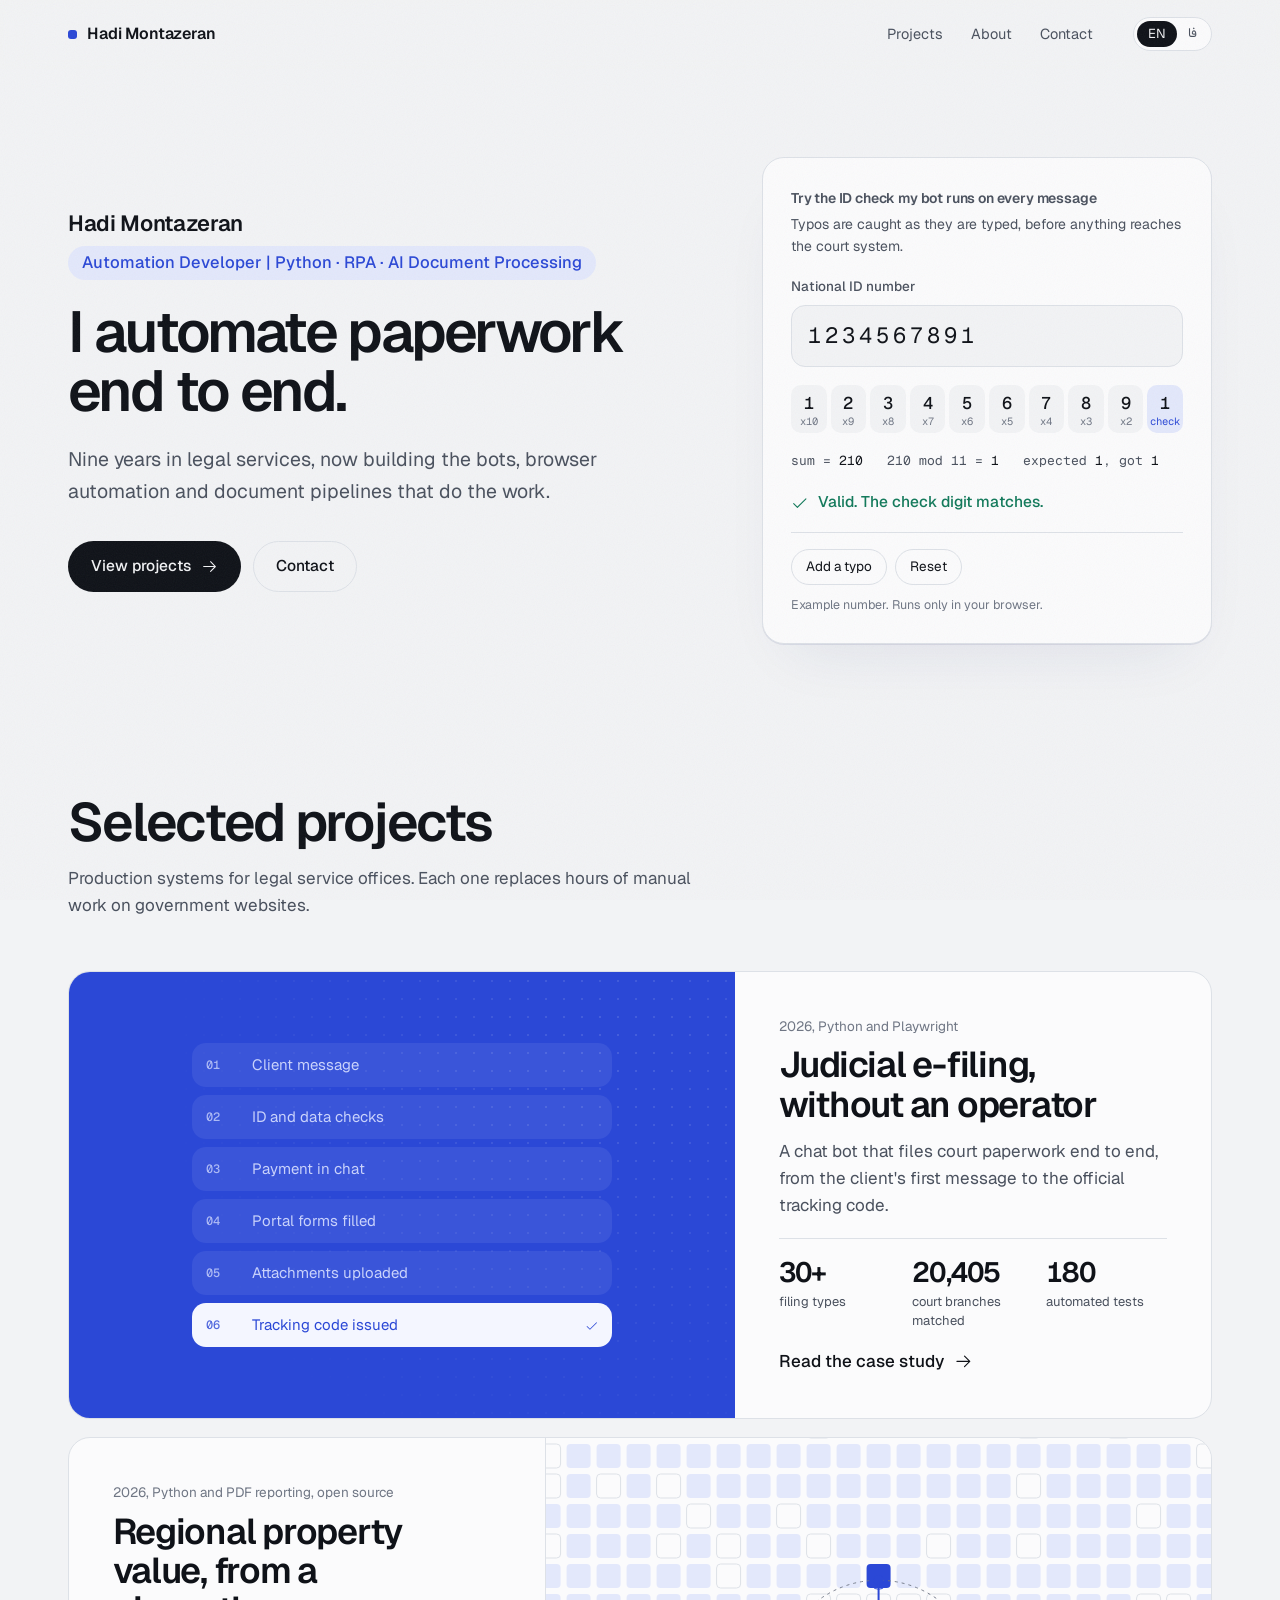
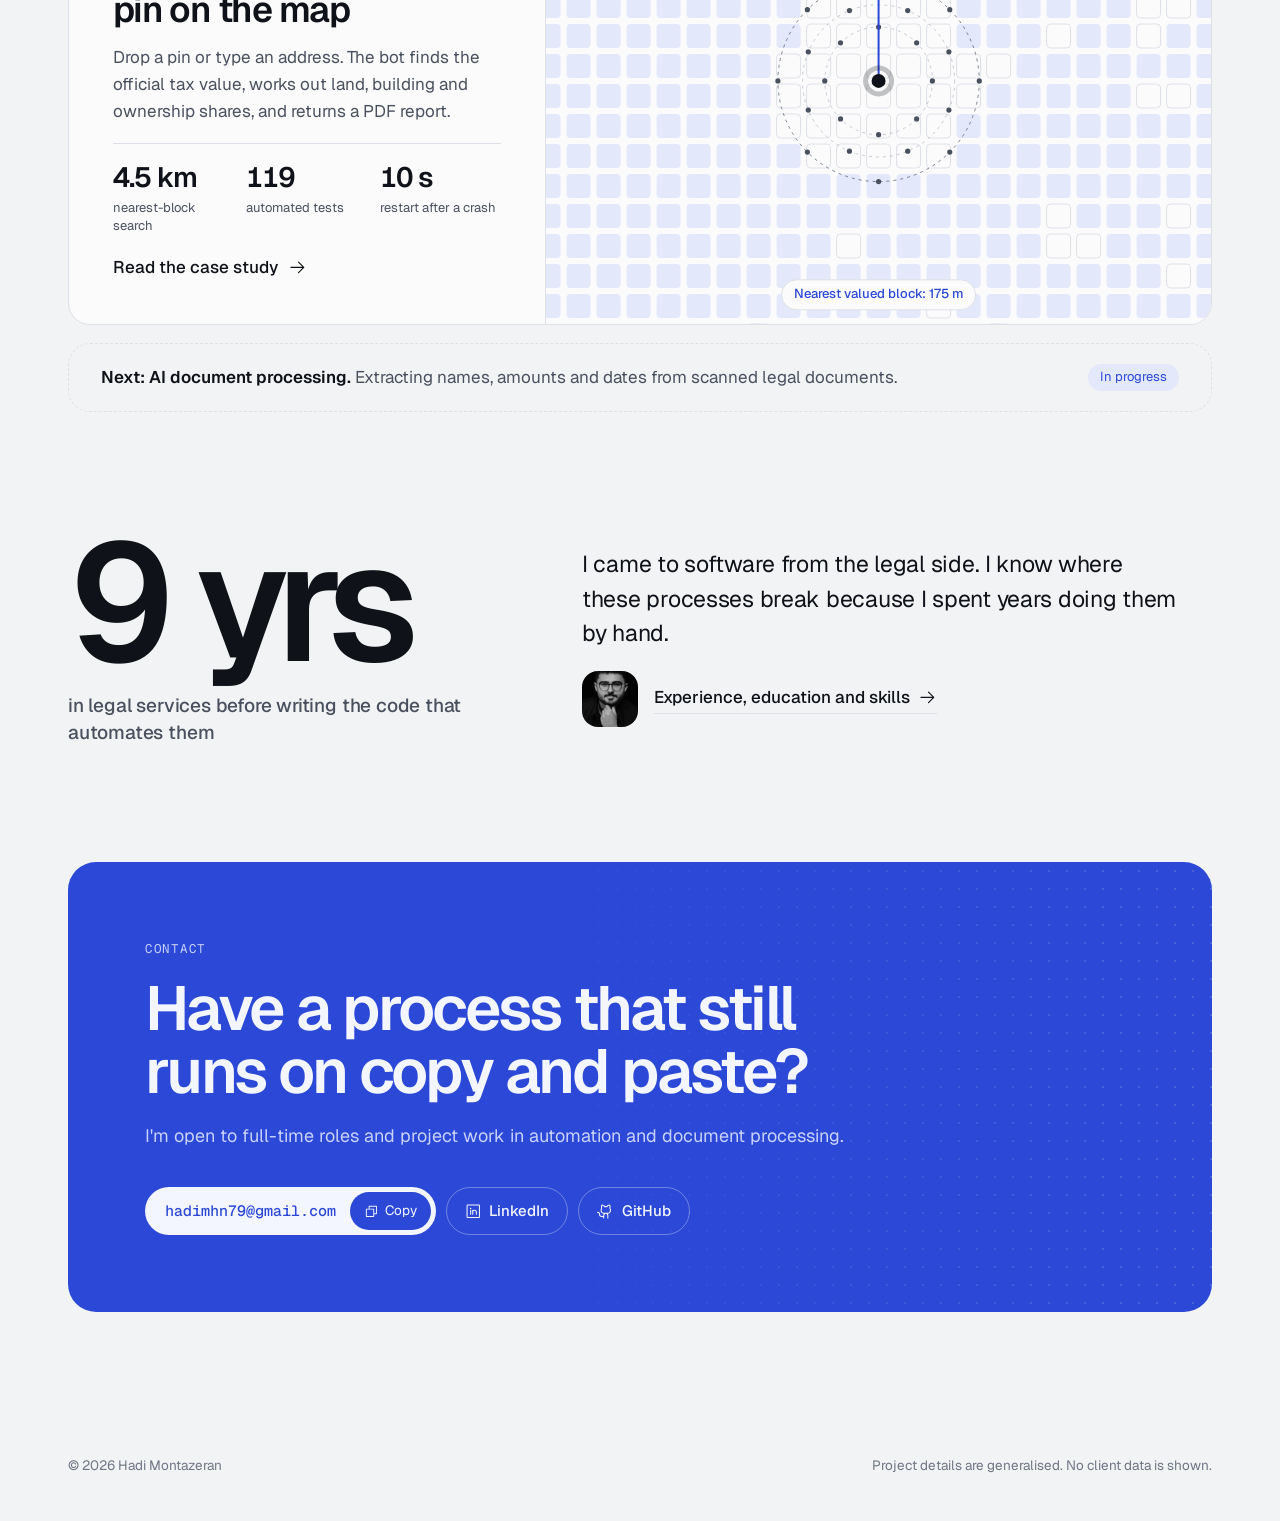
==== commit 835af5df: "Link the regional value source code now that the repo is public Co-Authored-By: Claude Opus 5.5 <nor" ====
--- a/index.html
+++ b/index.html
@@ -109,7 +109,7 @@
         <div class="cover map"><canvas data-rings aria-label="Animation: searching rings around a map pin for the nearest block with a published value" role="img"></canvas></div>
         <div class="pbody">
           <div>
-            <p class="meta"><span data-lang="en">2026, Python and PDF reporting</span><span data-lang="fa">۲۰۲۶، Python و گزارش PDF</span></p>
+            <p class="meta"><span data-lang="en">2026, Python and PDF reporting, open source</span><span data-lang="fa">۲۰۲۶، Python و گزارش PDF، متن‌باز</span></p>
             <h3><span data-lang="en">Regional property value, from a pin on the map</span><span data-lang="fa">ارزش منطقه‌ای ملک، با یک نقطه روی نقشه</span></h3>
             <p class="sum"><span data-lang="en">Drop a pin or type an address. The bot finds the official tax value, works out land, building and ownership shares, and returns a PDF report.</span><span data-lang="fa">یک نقطه روی نقشه بگذارید یا آدرس بنویسید. ربات ارزش رسمی مالیاتی را پیدا می‌کند، عرصه، اعیانی و سهم مالکانه را حساب می‌کند و گزارش PDF تحویل می‌دهد.</span></p>
           </div>
--- a/assets/site.css
+++ b/assets/site.css
@@ -163,7 +163,7 @@
 html[lang="fa"] .phero h1{font-size:clamp(32px,4.2vw,52px);line-height:1.45}
 .phero .lead{font-size:clamp(17px,1.6vw,19.5px);margin-top:22px}
 .facts{display:grid;gap:14px;margin:0;padding:22px 0 0;border-top:1px solid var(--line)}
-.facts div{display:grid;grid-template-columns:104px minmax(0,1fr);gap:12px;align-items:baseline}
+.facts > div{display:grid;grid-template-columns:104px minmax(0,1fr);gap:12px;align-items:baseline}
 .facts dt{font-size:13.5px;color:var(--ink-3)}
 .facts dd{margin:0;font-size:15px}
 
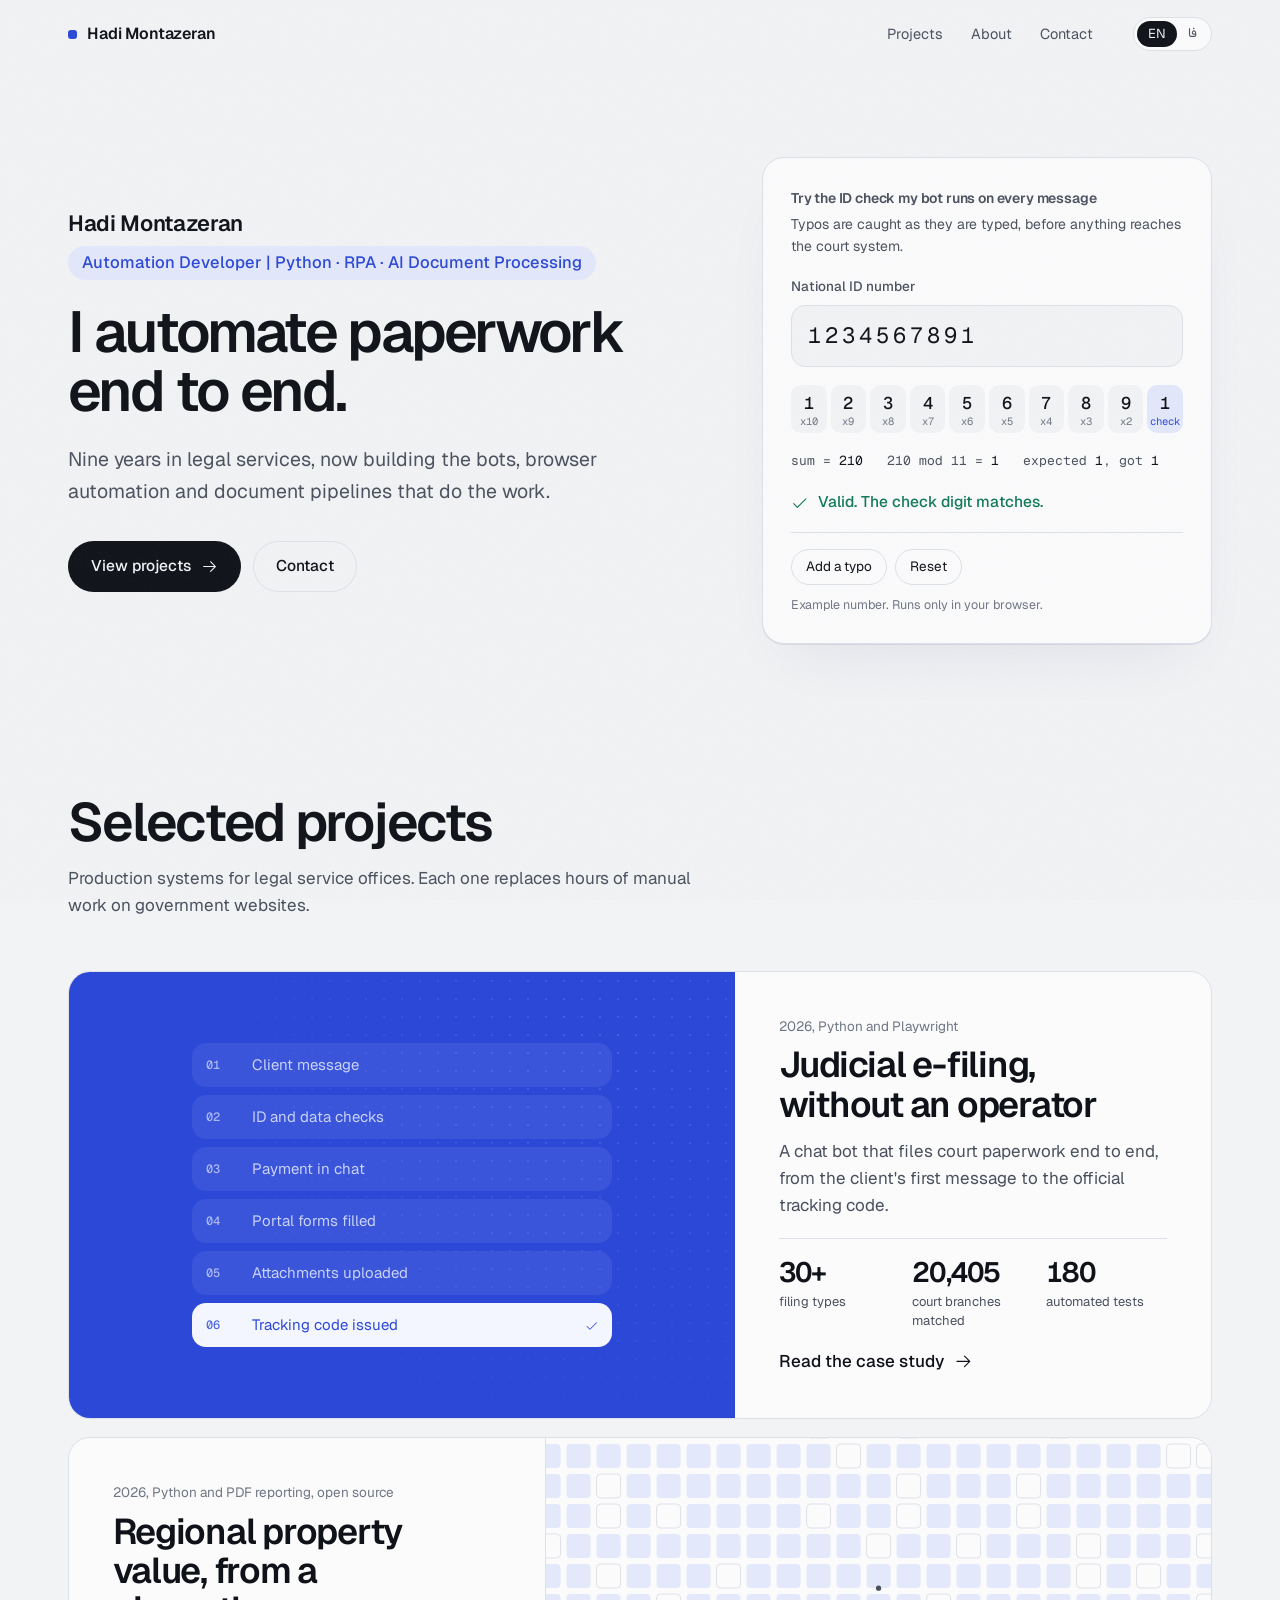
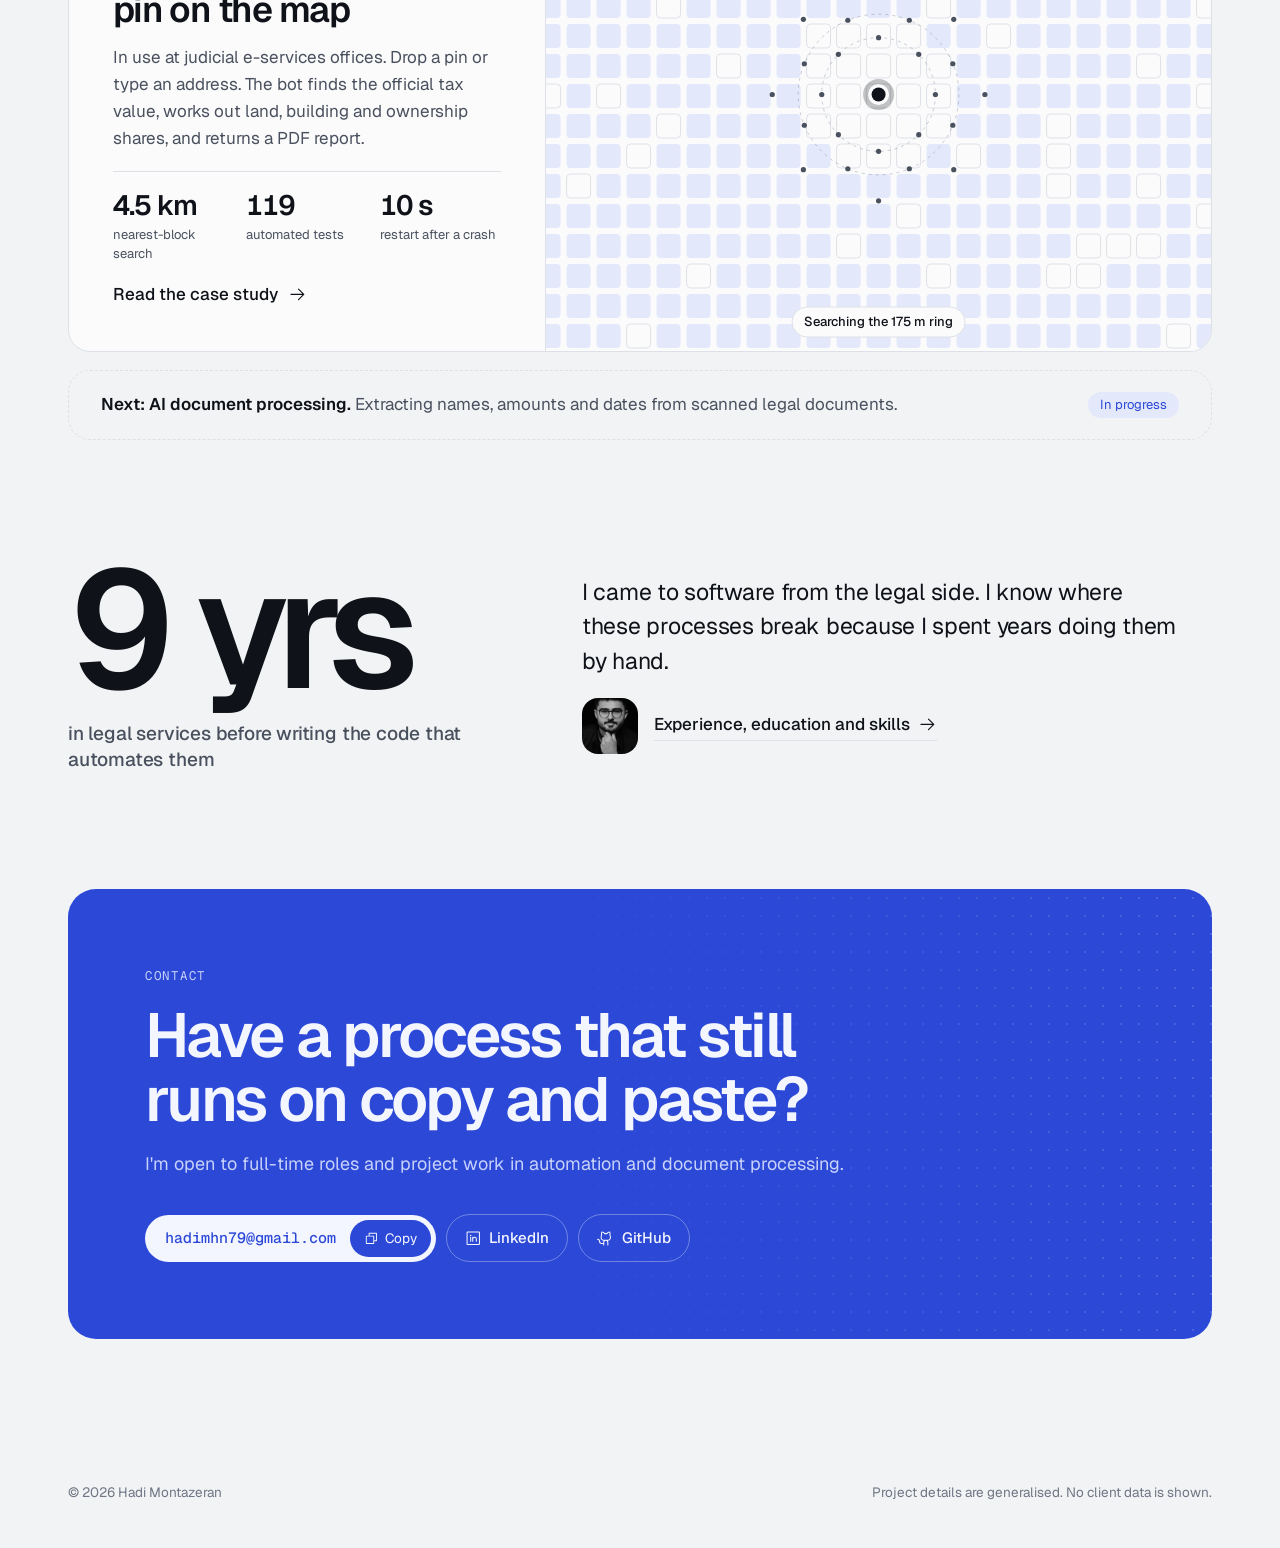
==== commit f077ade5: "Regional value: add problems fixed from commit history and in-use status Co-Authored-By: Claude Opus" ====
--- a/index.html
+++ b/index.html
@@ -111,7 +111,7 @@
           <div>
             <p class="meta"><span data-lang="en">2026, Python and PDF reporting, open source</span><span data-lang="fa">۲۰۲۶، Python و گزارش PDF، متن‌باز</span></p>
             <h3><span data-lang="en">Regional property value, from a pin on the map</span><span data-lang="fa">ارزش منطقه‌ای ملک، با یک نقطه روی نقشه</span></h3>
-            <p class="sum"><span data-lang="en">Drop a pin or type an address. The bot finds the official tax value, works out land, building and ownership shares, and returns a PDF report.</span><span data-lang="fa">یک نقطه روی نقشه بگذارید یا آدرس بنویسید. ربات ارزش رسمی مالیاتی را پیدا می‌کند، عرصه، اعیانی و سهم مالکانه را حساب می‌کند و گزارش PDF تحویل می‌دهد.</span></p>
+            <p class="sum"><span data-lang="en">In use at judicial e-services offices. Drop a pin or type an address. The bot finds the official tax value, works out land, building and ownership shares, and returns a PDF report.</span><span data-lang="fa">در حال استفاده در دفاتر خدمات الکترونیک قضایی. یک نقطه روی نقشه بگذارید یا آدرس بنویسید. ربات ارزش رسمی مالیاتی را پیدا می‌کند، عرصه، اعیانی و سهم مالکانه را حساب می‌کند و گزارش PDF تحویل می‌دهد.</span></p>
           </div>
           <div class="kpis">
             <div><strong><span data-lang="en">4.5 km</span><span data-lang="fa">۴٫۵ کیلومتر</span></strong><span><span data-lang="en">nearest-block search</span><span data-lang="fa">جستجوی نزدیک‌ترین بلوک</span></span></div>
--- a/assets/site.css
+++ b/assets/site.css
@@ -403,3 +403,17 @@
 .group{display:grid;gap:10px;align-content:start}
 .group h3{font-size:18px;letter-spacing:-.01em}
 .group p{font-size:15px;color:var(--ink-2)}
+
+/* ---------- problems and fixes ---------- */
+.fixes{list-style:none;margin:clamp(32px,5vw,52px) 0 0;padding:0;display:grid;grid-template-columns:repeat(2,minmax(0,1fr));gap:14px}
+@media (max-width:820px){.fixes{grid-template-columns:1fr}}
+.fix{background:var(--surface);border:1px solid var(--line);border-radius:var(--r-lg);padding:22px 24px;display:grid;gap:12px;align-content:start;min-width:0}
+.fix .area{justify-self:start;font-size:12.5px;color:var(--accent);background:var(--accent-soft);padding:2px 10px;border-radius:999px}
+.fix dl{margin:0;display:grid;grid-template-columns:auto minmax(0,1fr);gap:8px 16px}
+.fix dt{font-size:13px;color:var(--ink-3);padding-top:2px;white-space:nowrap}
+.fix dd{margin:0;font-size:15.5px;line-height:1.55}
+.fix dd.p{font-weight:500}
+.fix dd.f{color:var(--ink-2)}
+@media (max-width:480px){.fix dl{grid-template-columns:1fr}.fix dt{padding-top:6px}}
+.inuse{display:inline-flex;align-items:center;gap:8px;font-size:14px;font-weight:500;color:var(--ok);background:color-mix(in srgb,var(--ok) 12%,transparent);padding:4px 12px;border-radius:999px;margin-bottom:18px}
+.inuse::before{content:"";width:7px;height:7px;border-radius:50%;background:currentColor}
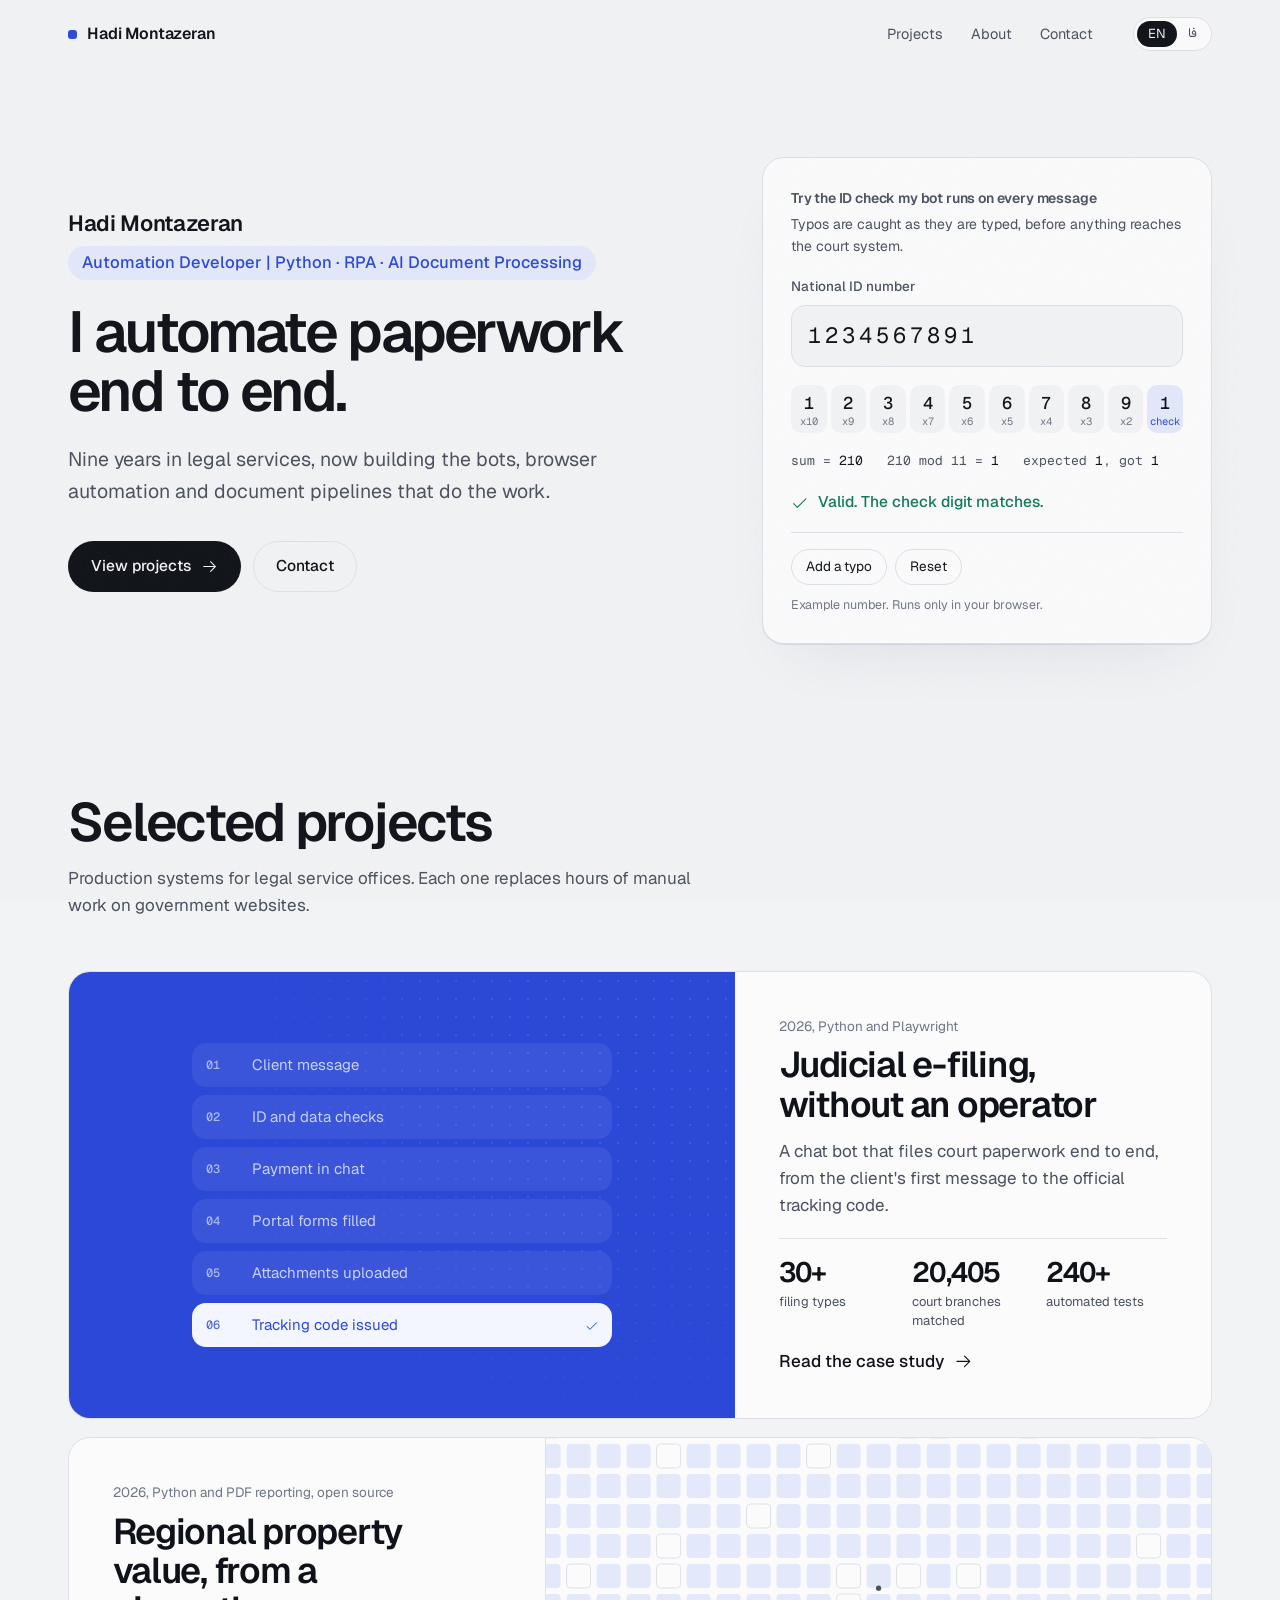
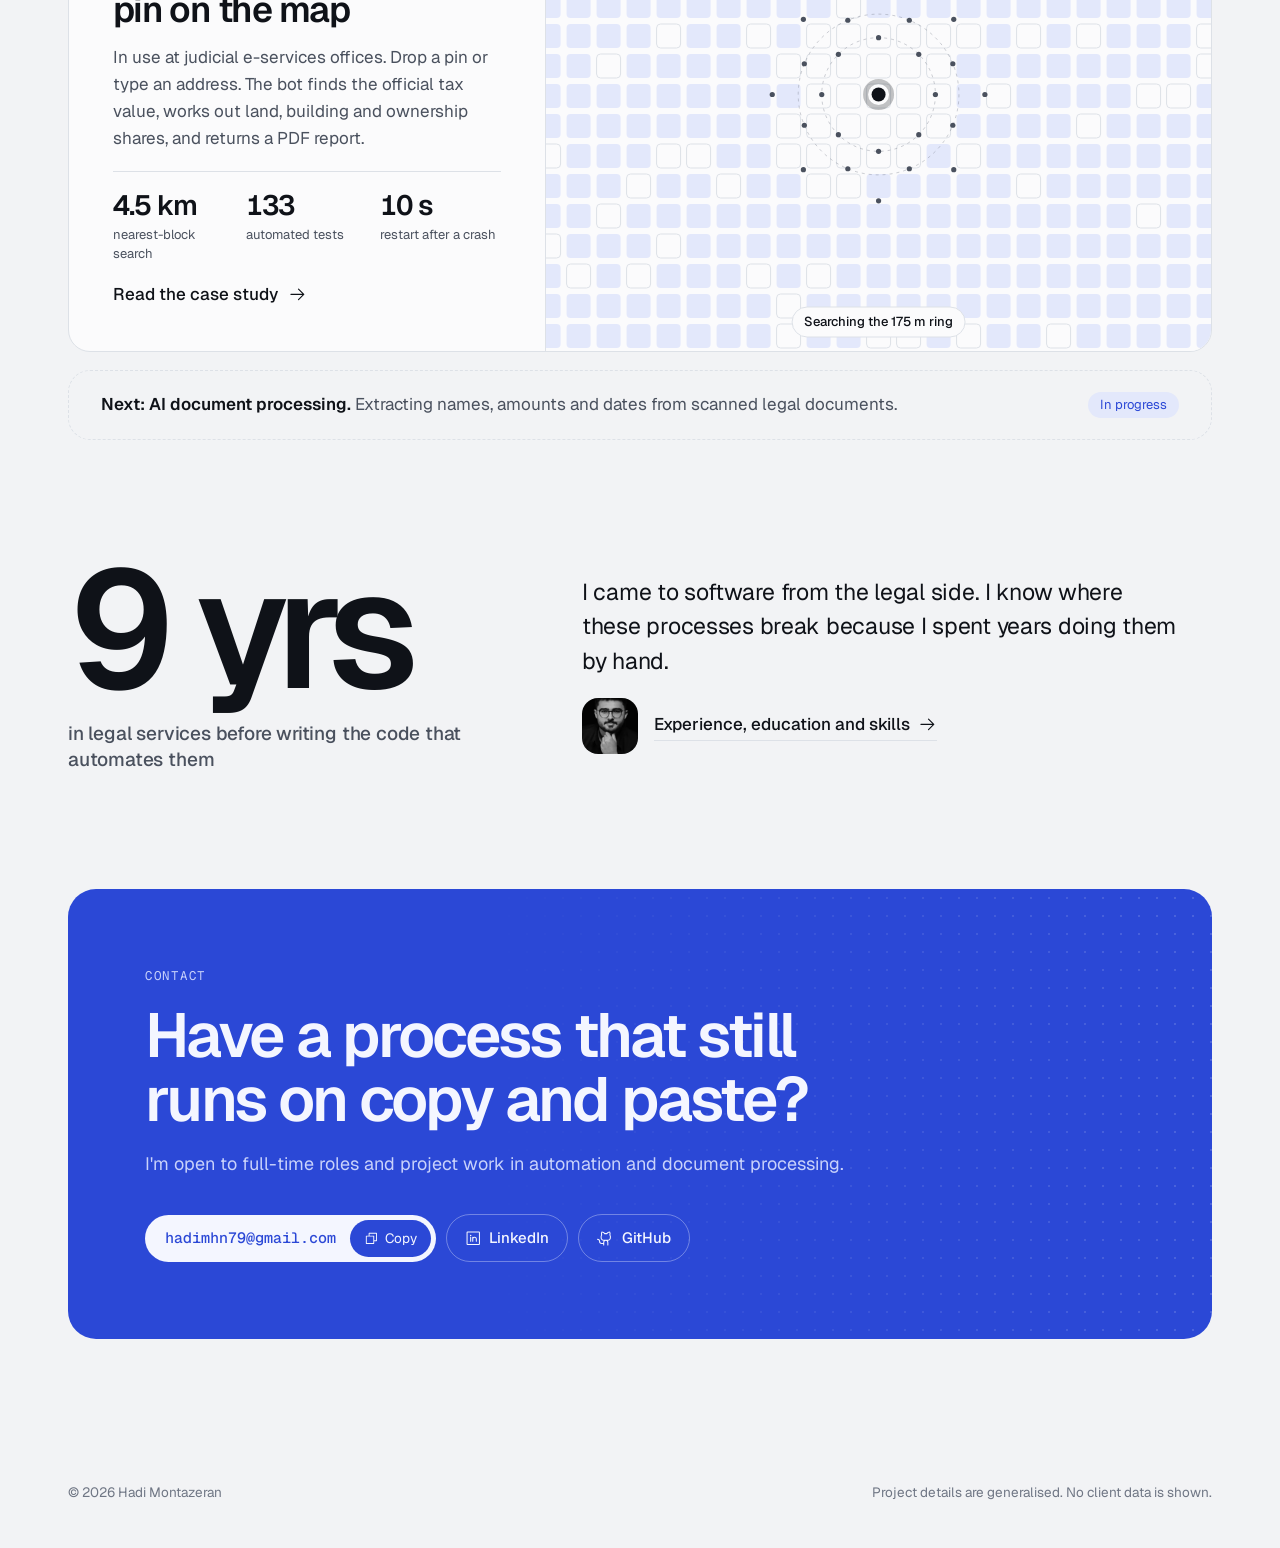
==== commit ac12b73b: "Add latest fixes from both projects (judicial PRs #33-#43, regional value security hardening) Co-Aut" ====
--- a/index.html
+++ b/index.html
@@ -99,7 +99,7 @@
           <div class="kpis">
             <div><strong><span data-lang="en">30+</span><span data-lang="fa">+۳۰</span></strong><span><span data-lang="en">filing types</span><span data-lang="fa">نوع ثبت</span></span></div>
             <div><strong><span data-lang="en">20,405</span><span data-lang="fa">۲۰٬۴۰۵</span></strong><span><span data-lang="en">court branches matched</span><span data-lang="fa">شعبه‌ی شناسایی‌شده</span></span></div>
-            <div><strong><span data-lang="en">180</span><span data-lang="fa">۱۸۰</span></strong><span><span data-lang="en">automated tests</span><span data-lang="fa">تست خودکار</span></span></div>
+            <div><strong><span data-lang="en">240+</span><span data-lang="fa">+۲۴۰</span></strong><span><span data-lang="en">automated tests</span><span data-lang="fa">تست خودکار</span></span></div>
           </div>
           <span class="go"><span data-lang="en">Read the case study</span><span data-lang="fa">مشاهده‌ی جزئیات پروژه</span><svg class="ico flip" viewBox="0 0 256 256" fill="currentColor" aria-hidden="true"><path d="M221.66,133.66l-72,72a8,8,0,0,1-11.32-11.32L196.69,136H40a8,8,0,0,1,0-16H196.69L138.34,61.66a8,8,0,0,1,11.32-11.32l72,72A8,8,0,0,1,221.66,133.66Z"/></svg></span>
         </div>
@@ -115,7 +115,7 @@
           </div>
           <div class="kpis">
             <div><strong><span data-lang="en">4.5 km</span><span data-lang="fa">۴٫۵ کیلومتر</span></strong><span><span data-lang="en">nearest-block search</span><span data-lang="fa">جستجوی نزدیک‌ترین بلوک</span></span></div>
-            <div><strong><span data-lang="en">119</span><span data-lang="fa">۱۱۹</span></strong><span><span data-lang="en">automated tests</span><span data-lang="fa">تست خودکار</span></span></div>
+            <div><strong><span data-lang="en">133</span><span data-lang="fa">۱۳۳</span></strong><span><span data-lang="en">automated tests</span><span data-lang="fa">تست خودکار</span></span></div>
             <div><strong><span data-lang="en">10 s</span><span data-lang="fa">۱۰ ثانیه</span></strong><span><span data-lang="en">restart after a crash</span><span data-lang="fa">راه‌اندازی دوباره پس از قطعی</span></span></div>
           </div>
           <span class="go"><span data-lang="en">Read the case study</span><span data-lang="fa">مشاهده‌ی جزئیات پروژه</span><svg class="ico flip" viewBox="0 0 256 256" fill="currentColor" aria-hidden="true"><path d="M221.66,133.66l-72,72a8,8,0,0,1-11.32-11.32L196.69,136H40a8,8,0,0,1,0-16H196.69L138.34,61.66a8,8,0,0,1,11.32-11.32l72,72A8,8,0,0,1,221.66,133.66Z"/></svg></span>
--- a/assets/site.css
+++ b/assets/site.css
@@ -62,7 +62,7 @@
 .btn-primary:hover{background:var(--accent);color:var(--block-ink)}
 .btn-quiet{border-color:var(--line);color:var(--ink);background:transparent}
 .btn-quiet:hover{border-color:var(--ink-3)}
-.link-arrow{display:inline-flex;align-items:center;gap:8px;font-weight:500;text-decoration:none;color:var(--ink);border-bottom:1px solid var(--line);padding-bottom:2px;transition:border-color .2s,gap .25s var(--ease)}
+.link-arrow{display:inline-flex;flex-wrap:wrap;min-width:0;max-width:100%;align-items:center;gap:8px;font-weight:500;text-decoration:none;color:var(--ink);border-bottom:1px solid var(--line);padding-bottom:2px;transition:border-color .2s,gap .25s var(--ease)}
 .link-arrow:hover{border-color:var(--ink);gap:12px}
 
 /* nav */
